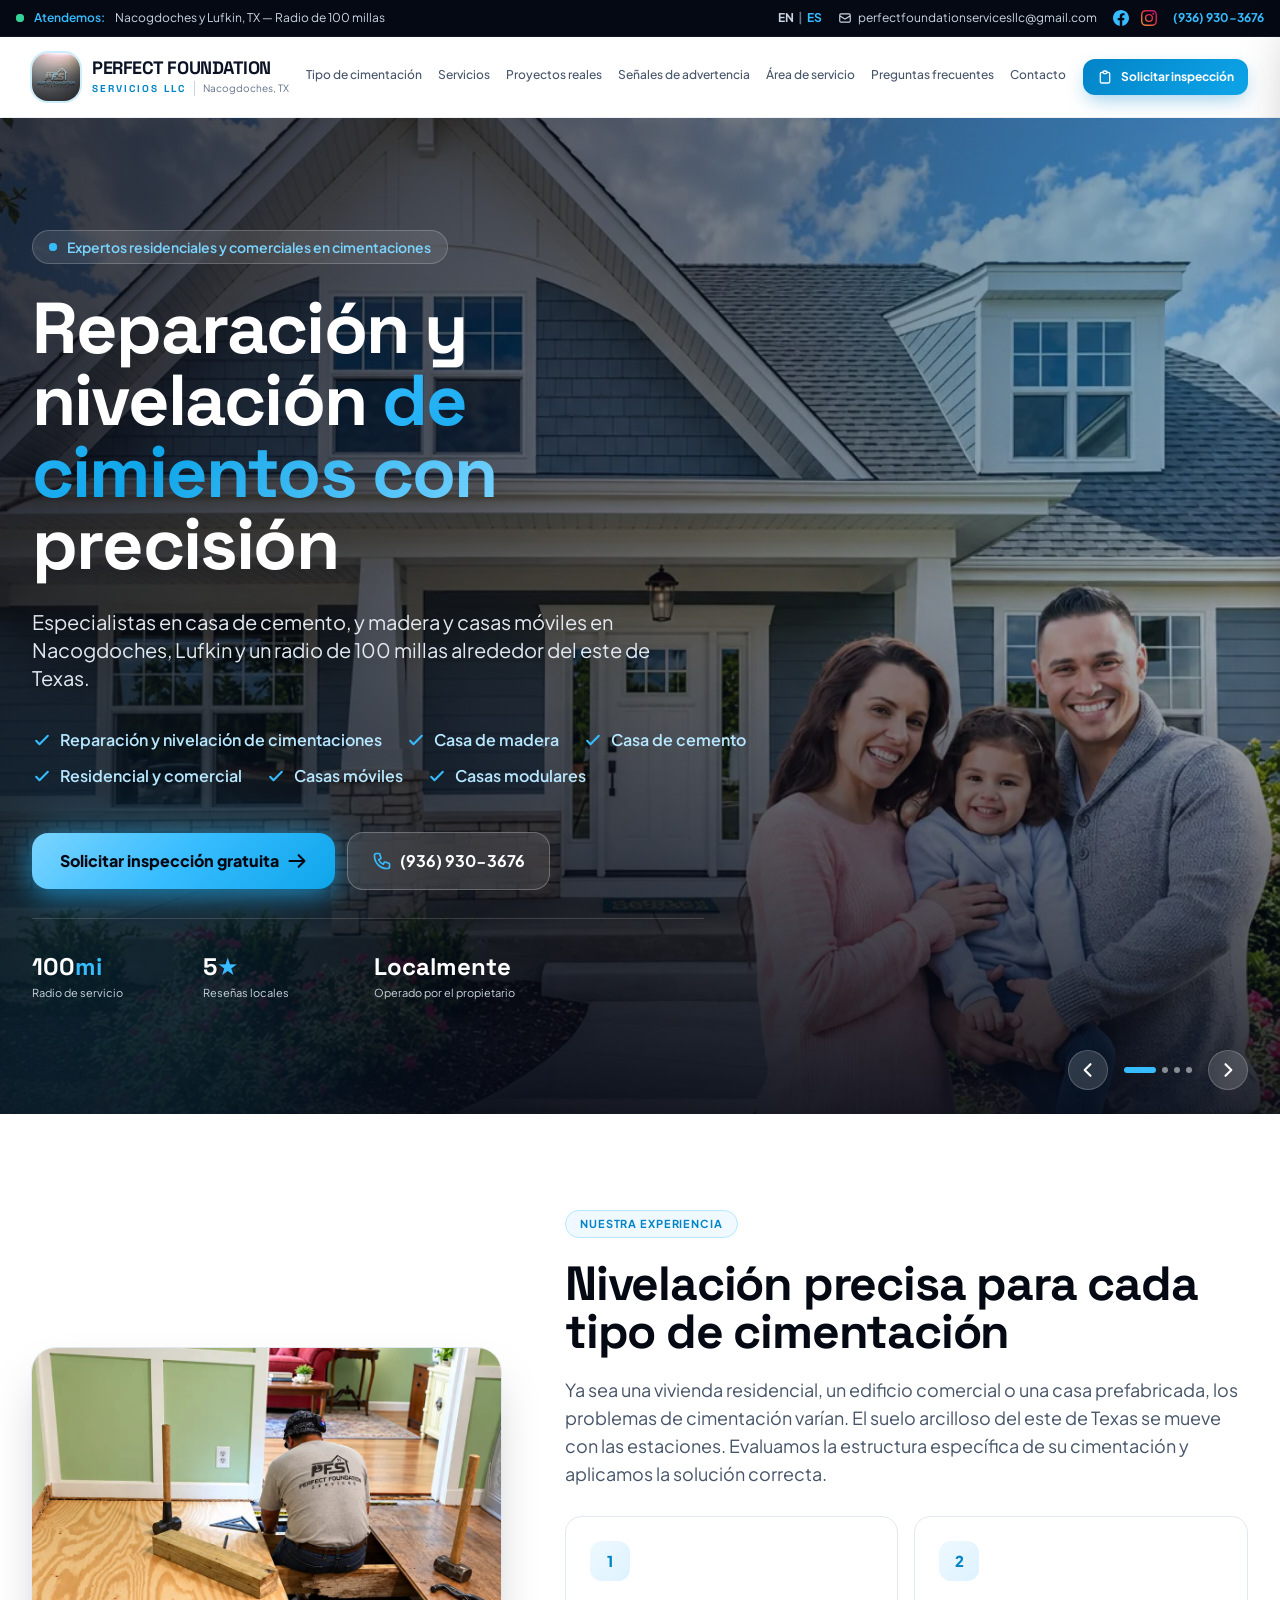
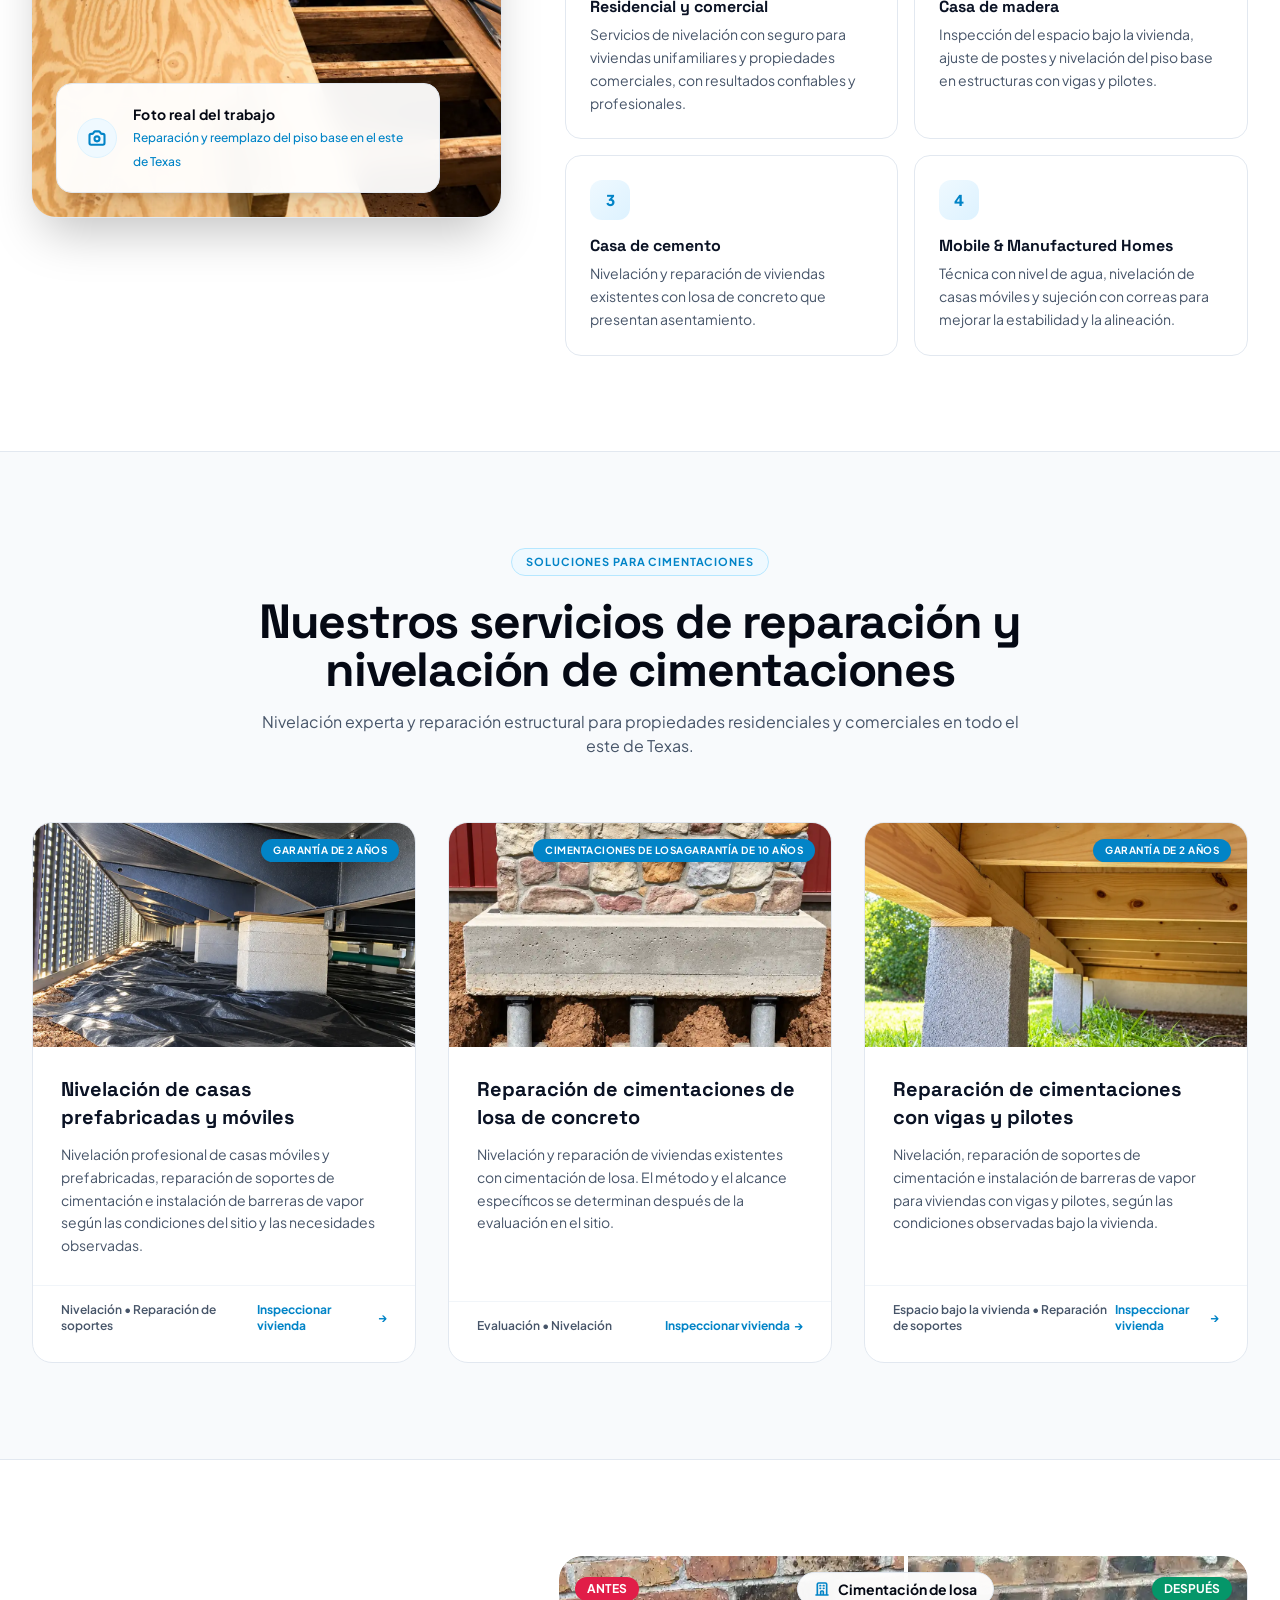
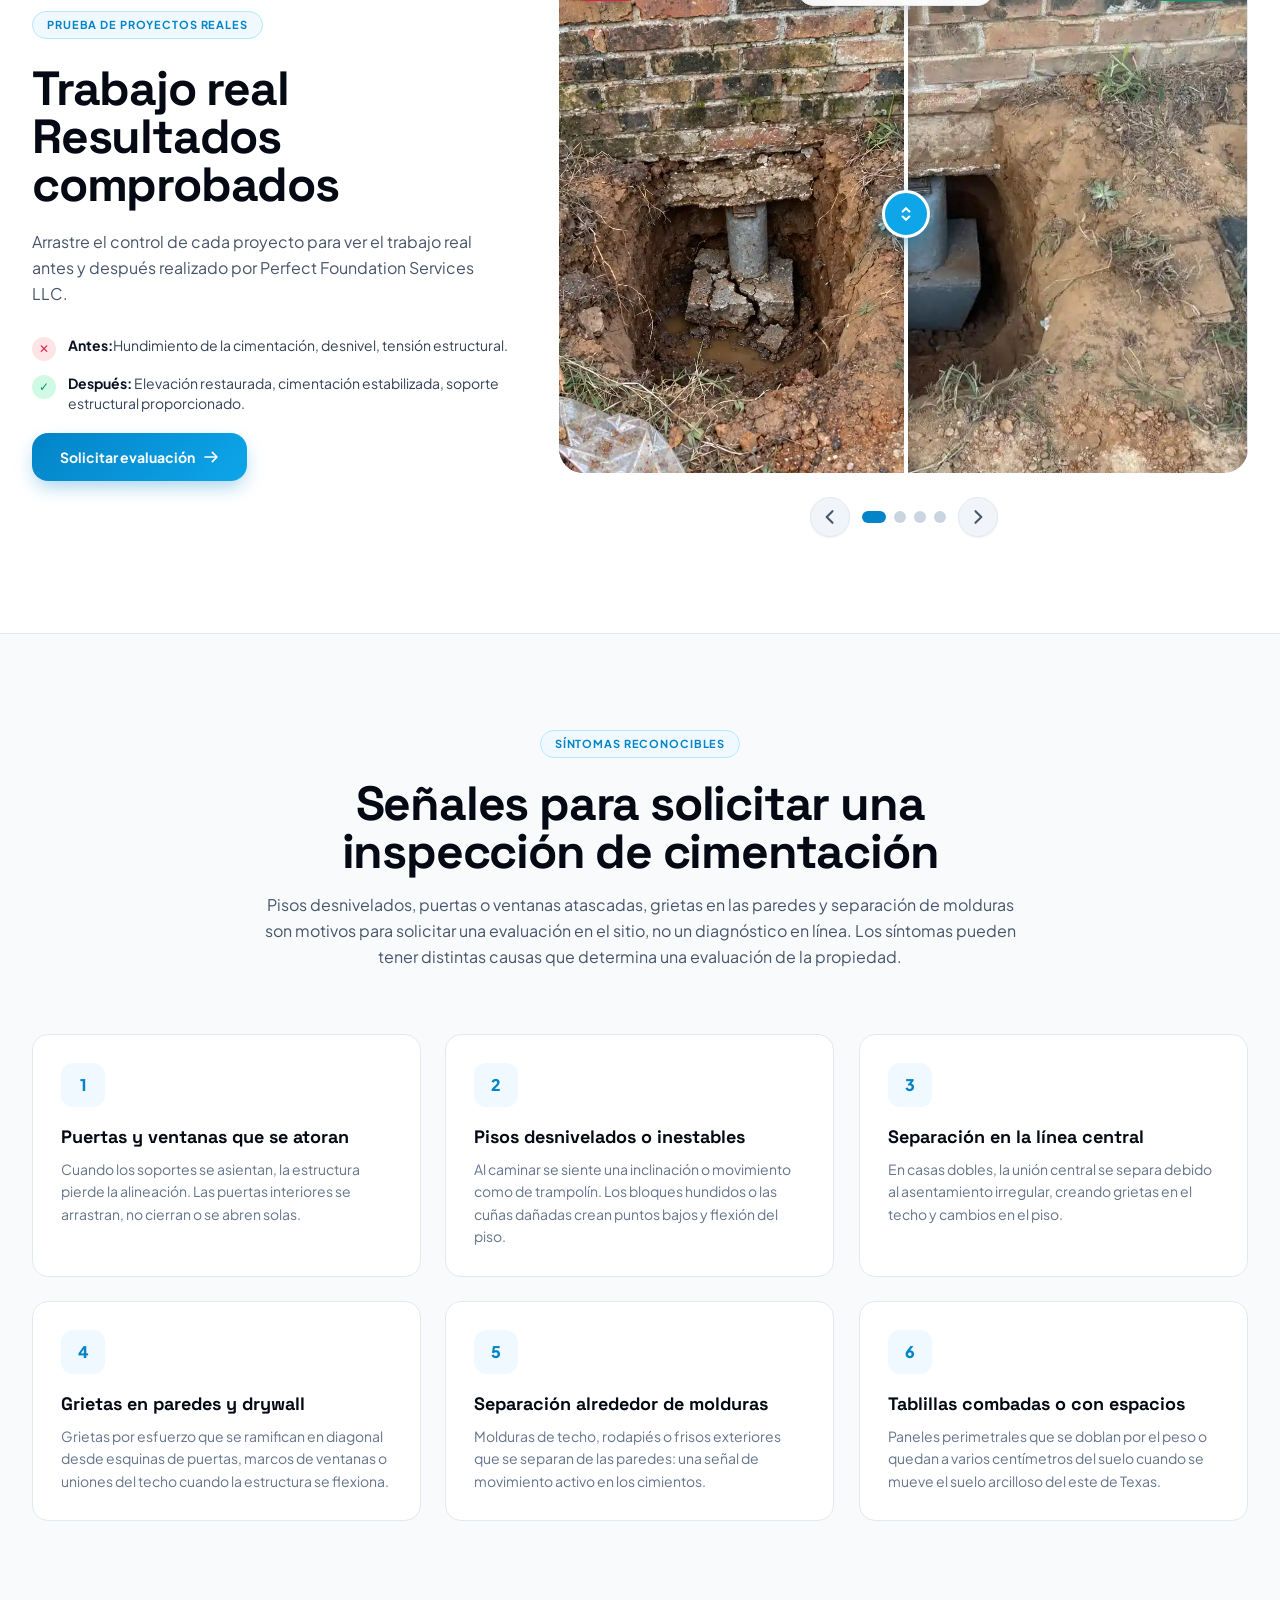
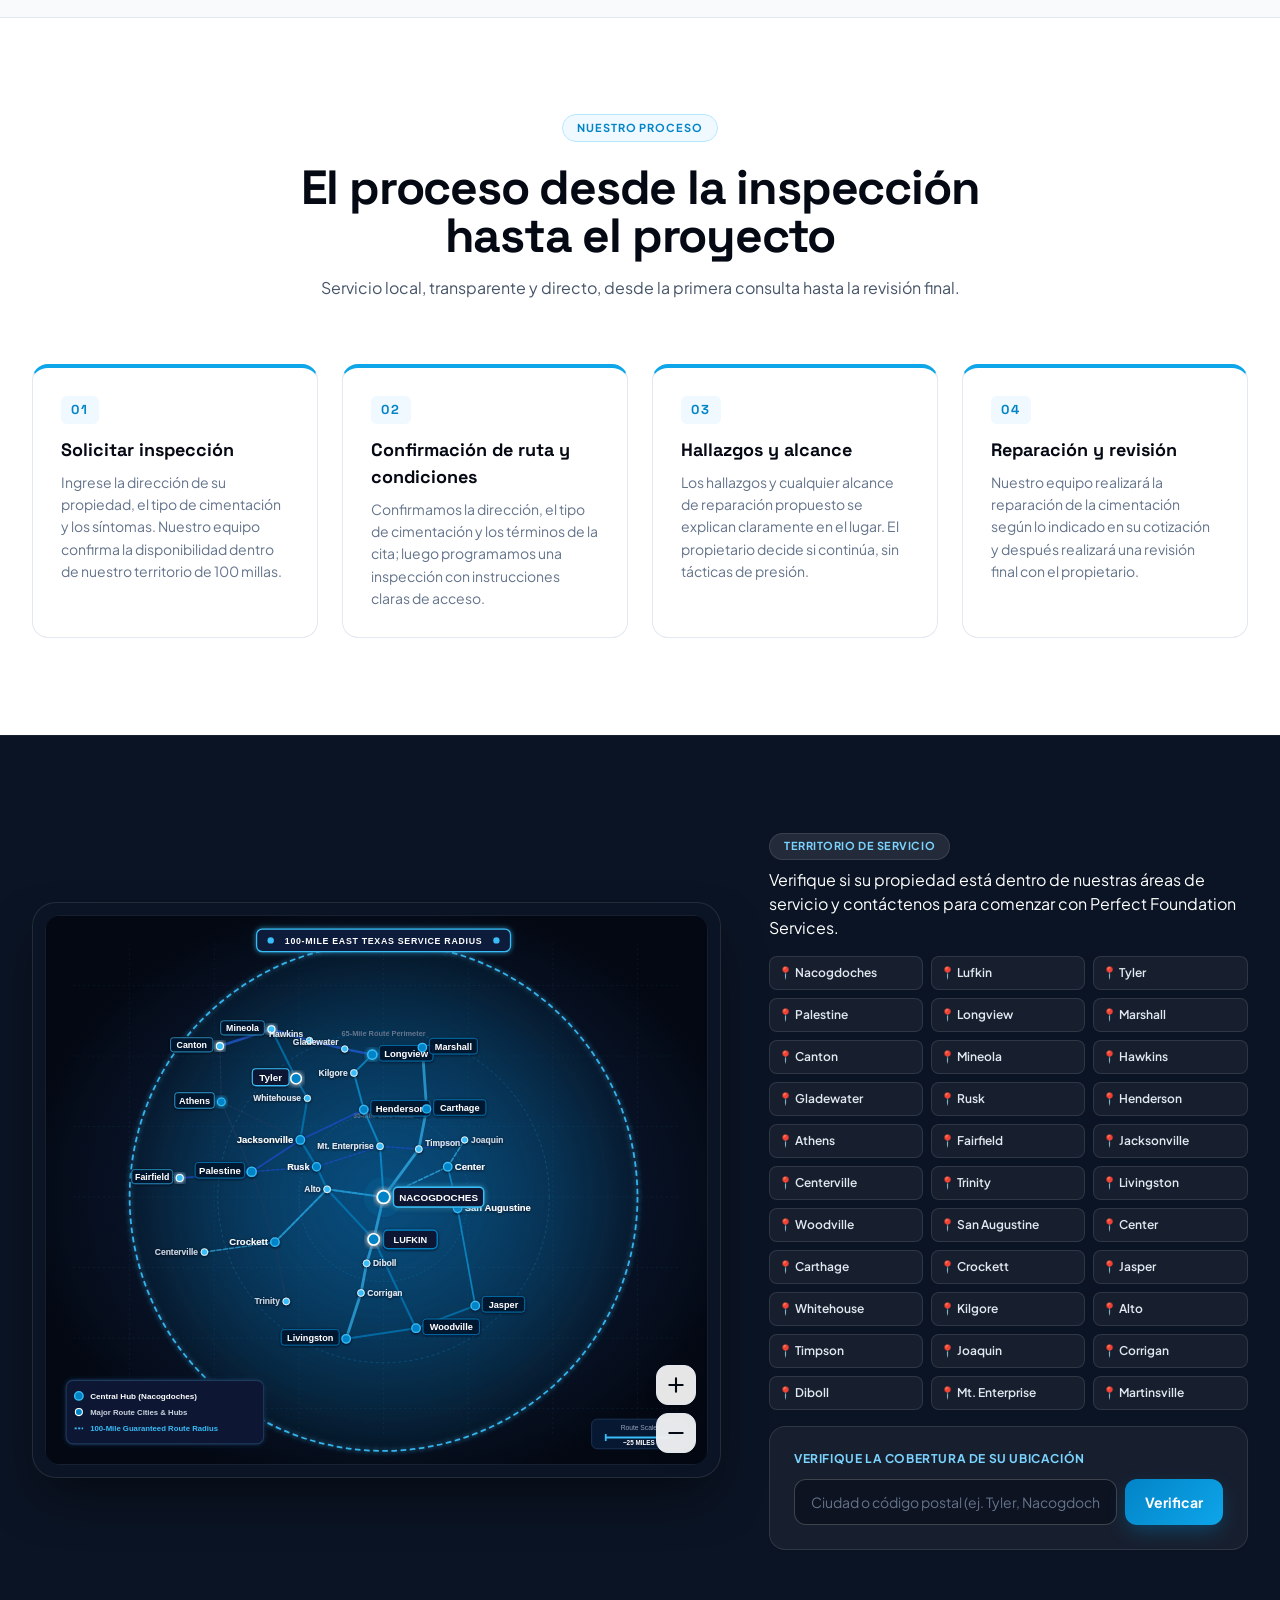
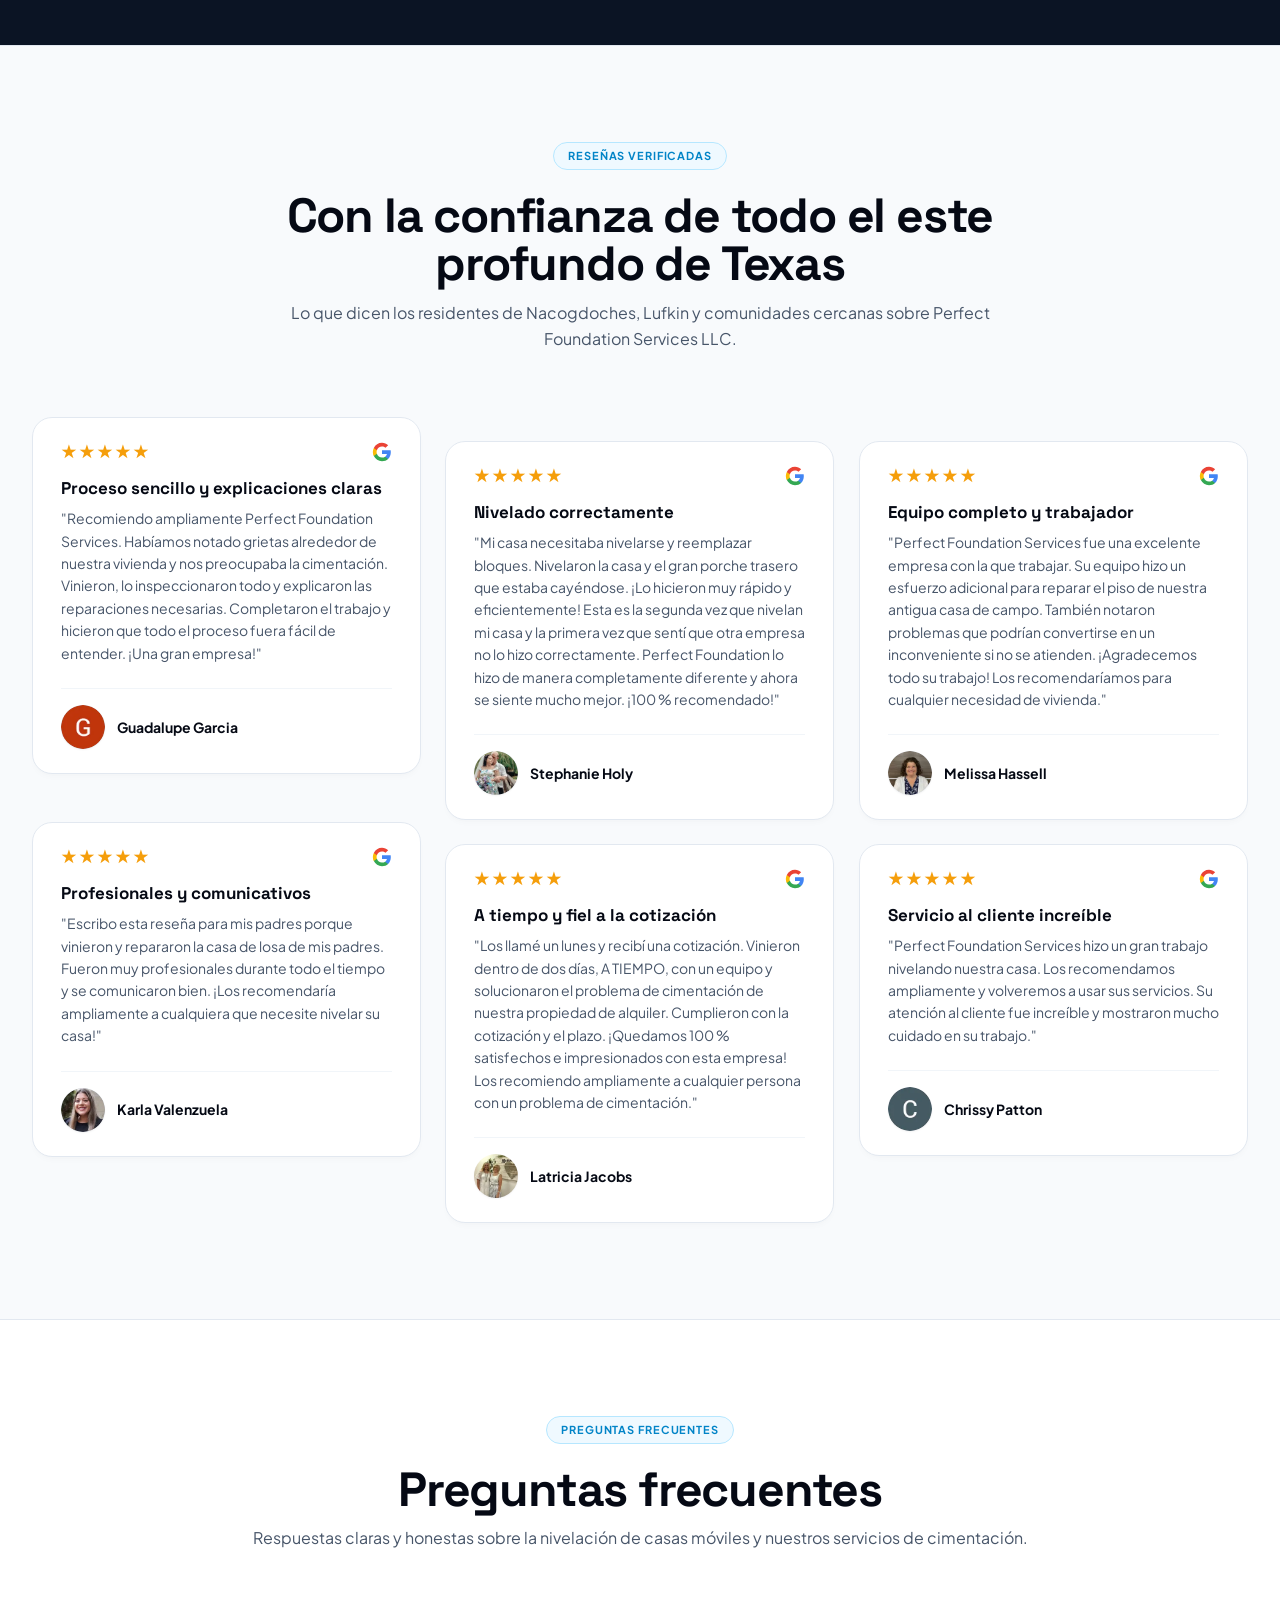
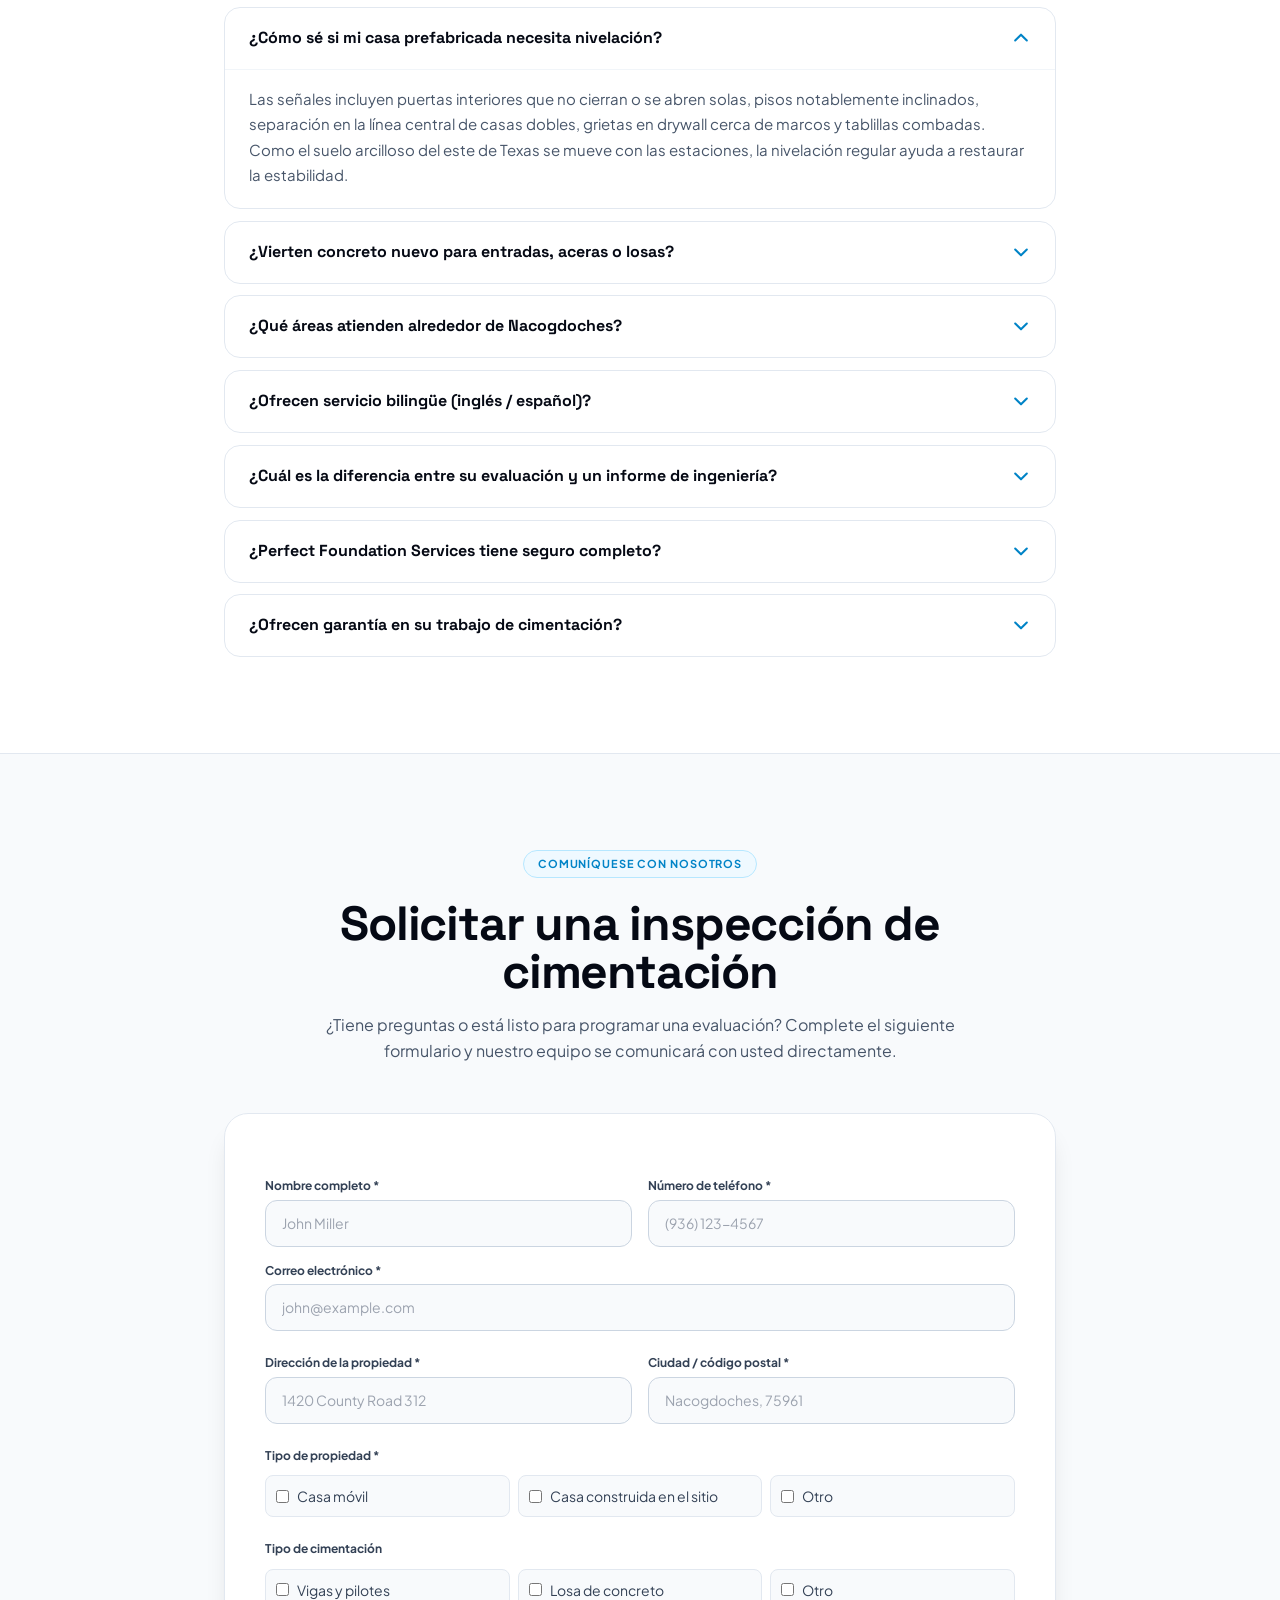
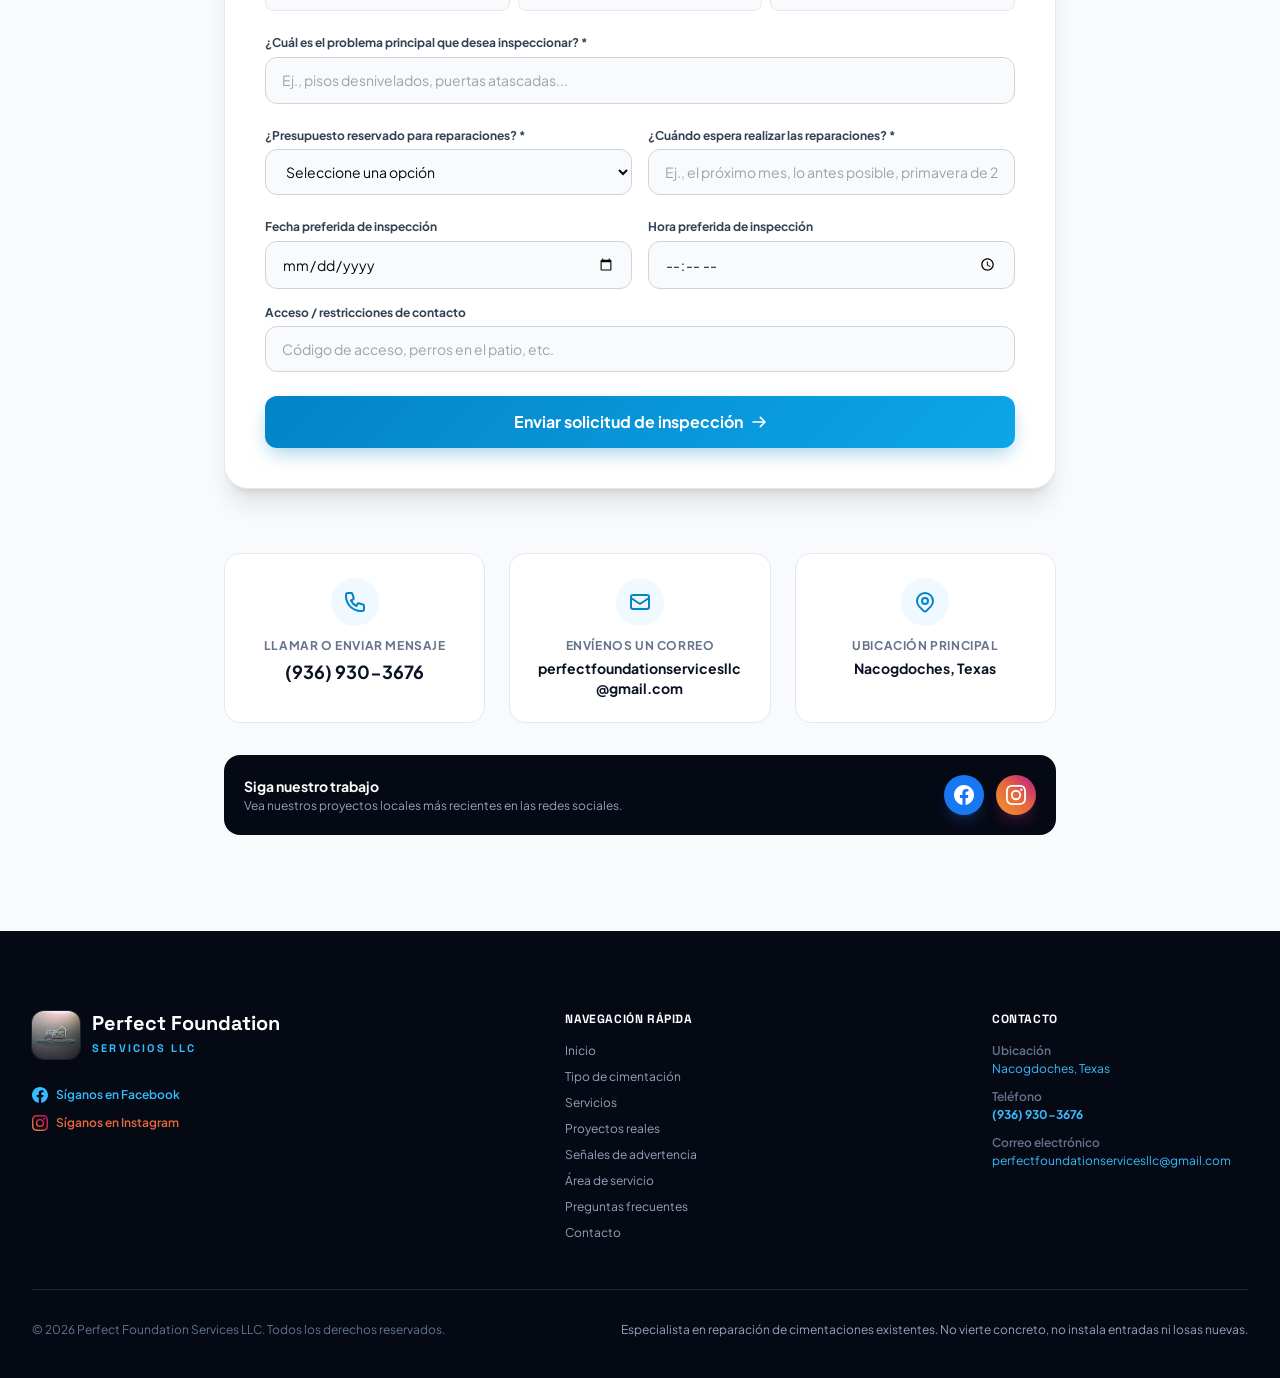
==== index-es.html @ 0b590a90 "project connected with github" ====
<!doctype html>

<html class="scroll-smooth" lang="es">
  <head>
    <meta charset="utf-8" />
    <meta content="width=device-width, initial-scale=1.0" name="viewport" />
    <title>
      Reparación y nivelación de cimentaciones | Vigas y pilotes, losas y casas
      móviles | Este de Texas
    </title>
    <meta
      content="Contratista de confianza para reparación de cimentaciones en Texas. Especialistas en propiedades residenciales y comerciales, vigas y pilotes, cimentaciones de losa y nivelación de casas móviles. Fundada por Brayan Ruiz en Nacogdoches, TX."
      name="description"
    />
    <meta
      content="reparación de cimentaciones Nacogdoches, nivelación de casas móviles Nacogdoches, nivelación de casas prefabricadas Lufkin, reparación de vigas y pilotes este de Texas"
      name="keywords"
    />
    <meta
      content="Brayan Ruiz - Perfect Foundation Services LLC"
      name="author"
    />
    <meta
      content="index, follow, max-image-preview:large, max-snippet:-1, max-video-preview:-1"
      name="robots"
    />
    <meta content="index, follow, max-image-preview:large" name="googlebot" />
    <meta content="index, follow, max-image-preview:large" name="bingbot" />
    <meta content="#0A1224" name="theme-color" />
    <meta content="telephone=yes" name="format-detection" />
    <meta content="es-US" http-equiv="content-language" />
    <link
      href="https://www.perfectfoundationservices.com/index-es.html"
      rel="canonical"
    />
    <link
      href="https://www.perfectfoundationservices.com/"
      hreflang="en"
      rel="alternate"
    />
    <link
      href="https://www.perfectfoundationservices.com/index-es.html"
      hreflang="es"
      rel="alternate"
    />
    <link
      href="https://www.perfectfoundationservices.com/"
      hreflang="x-default"
      rel="alternate"
    />
    <link
      href="https://www.perfectfoundationservices.com/sitemap.xml"
      rel="sitemap"
      type="application/xml"
    />
    <link
      href="https://www.perfectfoundationservices.com/llms-es.txt"
      rel="alternate"
      title="Información legible para LLM"
      type="text/plain"
    />
    <meta content="US-TX" name="geo.region" />
    <meta content="Nacogdoches, Texas" name="geo.placename" />
    <meta content="31.6035;-94.6555" name="geo.position" />
    <meta content="31.6035, -94.6555" name="ICBM" />
    <meta content="website" property="og:type" />
    <meta content="es_US" property="og:locale" />
    <meta content="Perfect Foundation Services LLC" property="og:site_name" />
    <meta
      content="https://www.perfectfoundationservices.com/index-es.html"
      property="og:url"
    />
    <meta
      content="Nivelación de casas móviles y prefabricadas | Perfect Foundation Services"
      property="og:title"
    />
    <meta
      content="Nivelación especializada de casas móviles, estabilización de soportes y alineación de estructuras en Nacogdoches, Lufkin y un radio de 100 millas alrededor del este de Texas."
      property="og:description"
    />
    <meta
      content="https://www.perfectfoundationservices.com/assets/images/pfs-logo.webp"
      property="og:image"
    />
    <meta
      content="Perfect Foundation Services LLC logo"
      property="og:image:alt"
    />
    <meta content="1024" property="og:image:width" />
    <meta content="1024" property="og:image:height" />
    <meta content="summary_large_image" name="twitter:card" />
    <meta
      content="Nivelación de casas móviles y prefabricadas | Perfect Foundation Services"
      name="twitter:title"
    />
    <meta
      content="Nivelación especializada de casas móviles, estabilización de soportes y alineación de estructuras en el este de Texas."
      name="twitter:description"
    />
    <meta
      content="https://www.perfectfoundationservices.com/assets/images/pfs-logo.webp"
      name="twitter:image"
    />
    <link href="assets/images/favicon.svg" rel="icon" type="image/svg+xml" />
    <link href="assets/images/pfs-logo.webp" rel="apple-touch-icon" />
    <script type="application/ld+json">
      {
        "@context": "https://schema.org",
        "@graph": [
          {
            "@type": ["LocalBusiness", "ProfessionalService"],
            "@id": "https://www.perfectfoundationservices.com/#business",
            "name": "Perfect Foundation Services LLC",
            "url": "https://www.perfectfoundationservices.com/",
            "logo": "https://www.perfectfoundationservices.com/assets/images/pfs-logo.webp",
            "image": "https://www.perfectfoundationservices.com/assets/images/pfs-logo.webp",
            "telephone": "+1-936-930-3676",
            "email": "perfectfoundationservicesllc@gmail.com",
            "description": "Contratista de reparación y nivelación de cimentaciones que atiende a Nacogdoches y comunidades cercanas del este de Texas.",
            "founder": {
              "@type": "Person",
              "name": "Brayan Ruiz"
            },
            "address": {
              "@type": "PostalAddress",
              "addressLocality": "Nacogdoches",
              "addressRegion": "TX",
              "addressCountry": "US"
            },
            "areaServed": [
              "Nacogdoches, TX",
              "Lufkin, TX",
              "Henderson, TX",
              "Center, TX",
              "San Augustine, TX",
              "Diboll, TX",
              "Alto, TX",
              "Rusk, TX",
              "Jacksonville, TX",
              "Crockett, TX"
            ],
            "serviceType": [
              "Manufactured home releveling",
              "Mobile home releveling",
              "Pier and beam repair",
              "Concrete slab foundation repair",
              "Subfloor repair",
              "Foundation stabilization"
            ],
            "sameAs": [
              "https://www.facebook.com/perfectfoundationservicesllc/",
              "https://www.instagram.com/perfect_foundation_svcs"
            ]
          },
          {
            "@type": "WebSite",
            "@id": "https://www.perfectfoundationservices.com/#website",
            "url": "https://www.perfectfoundationservices.com/",
            "name": "Perfect Foundation Services LLC",
            "inLanguage": "es-US",
            "publisher": {
              "@id": "https://www.perfectfoundationservices.com/#business"
            }
          },
          {
            "@type": "FAQPage",
            "@id": "https://www.perfectfoundationservices.com/#faq",
            "mainEntity": [
              {
                "@type": "Question",
                "name": "¿Cómo sé si mi casa prefabricada necesita nivelación?",
                "acceptedAnswer": {
                  "@type": "Answer",
                  "text": "Las señales incluyen puertas que no cierran o se abren solas, pisos notablemente inclinados, separación en la línea central de casas dobles, grietas en drywall cerca de marcos y tablillas combadas."
                }
              },
              {
                "@type": "Question",
                "name": "¿Vierten concreto nuevo para entradas, aceras o losas?",
                "acceptedAnswer": {
                  "@type": "Answer",
                  "text": "No. Perfect Foundation Services se especializa exclusivamente en la reparación y nivelación de cimentaciones existentes. No vierte concreto, no instala entradas ni losas nuevas."
                }
              },
              {
                "@type": "Question",
                "name": "¿Qué áreas atienden alrededor de Nacogdoches?",
                "acceptedAnswer": {
                  "@type": "Answer",
                  "text": "Nuestro territorio establecido cubre aproximadamente 100 millas alrededor de Nacogdoches, Texas, incluyendo Nacogdoches, Lufkin, Henderson, Center, San Augustine, Diboll, Alto, Rusk, Jacksonville, Crockett y propiedades rurales."
                }
              },
              {
                "@type": "Question",
                "name": "¿Ofrecen servicio bilingüe en inglés y español?",
                "acceptedAnswer": {
                  "@type": "Answer",
                  "text": "Sí. Perfect Foundation Services ofrece comunicación directa en inglés y español por teléfono y en el sitio."
                }
              },
              {
                "@type": "Question",
                "name": "¿Perfect Foundation Services tiene seguro completo?",
                "acceptedAnswer": {
                  "@type": "Answer",
                  "text": "Sí. Perfect Foundation Services LLC tiene seguro completo."
                }
              },
              {
                "@type": "Question",
                "name": "¿Ofrecen garantía en el trabajo de cimentación?",
                "acceptedAnswer": {
                  "@type": "Answer",
                  "text": "Sí. El trabajo con vigas y pilotes y la nivelación de casas móviles incluyen una garantía de 2 años. El trabajo en losas de concreto incluye una garantía de 10 años."
                }
              }
            ]
          }
        ]
      }
    </script>
    <link href="tailwind.min.css" rel="stylesheet" />
    <link href="https://fonts.googleapis.com" rel="preconnect" />
    <link crossorigin="" href="https://fonts.gstatic.com" rel="preconnect" />
    <link
      href="https://fonts.googleapis.com/css2?family=Plus+Jakarta+Sans:wght@300;400;500;600;700;800&amp;family=Space+Grotesk:wght@500;600;700;800&amp;display=swap"
      rel="stylesheet"
    />
    <link href="styles.css" rel="stylesheet" />
  </head>
  <body
    class="bg-white text-slate-800 antialiased selection:bg-brand-500 selection:text-white"
  >
    <!-- Top Bar -->
    <div
      class="bg-ink-950 text-slate-300 text-xs py-2.5 px-4 border-b border-white/5"
    >
      <div
        id="top-bar-inner"
        class="max-w-7xl mx-auto flex flex-wrap items-center justify-between gap-3"
      >
        <div class="flex items-center gap-2.5">
          <span class="relative flex w-2 h-2">
            <span
              class="absolute inline-flex w-full h-full rounded-full bg-emerald-400 opacity-75 animate-ping"
            ></span>
            <span
              class="relative inline-flex w-2 h-2 rounded-full bg-emerald-400"
            ></span>
          </span>
          <span class="font-semibold text-brand-400">Atendemos:</span>
          <span class="hidden sm:inline"
            >Nacogdoches y Lufkin, TX — Radio de 100 millas</span
          >
          <span class="sm:hidden">Nacogdoches y Lufkin</span>
        </div>
        <div class="flex items-center gap-4">
          <div
            aria-label="Selección de idioma"
            class="flex items-center gap-1 text-xs font-bold"
          >
            <a
              class="text-slate-300 hover:text-white transition-colors"
              href="index.html"
              lang="en"
              >EN</a
            >
            <span class="text-slate-500">|</span>
            <a
              aria-current="page"
              class="text-brand-400 hover:text-white transition-colors"
              href="index-es.html"
              lang="es"
              >ES</a
            >
          </div>
          <a
            class="hidden md:inline-flex items-center gap-1.5 text-slate-300 hover:text-white transition-colors"
            href="mailto:perfectfoundationservicesllc@gmail.com"
          >
            <svg
              class="w-3.5 h-3.5"
              fill="none"
              stroke="currentColor"
              viewbox="0 0 24 24"
            >
              <path
                d="M3 8l7.89 5.26a2 2 0 002.22 0L21 8M5 19h14a2 2 0 002-2V7a2 2 0 00-2-2H5a2 2 0 00-2 2v10a2 2 0 002 2z"
                stroke-linecap="round"
                stroke-linejoin="round"
                stroke-width="2"
              ></path>
            </svg>
            perfectfoundationservicesllc@gmail.com
          </a>
          <!-- Social Icons -->
          <div class="flex items-center gap-3">
            <!-- Facebook -->
            <a
              aria-label="Facebook"
              class="text-brand-400 hover:text-white transition-colors"
              href="https://www.facebook.com/perfectfoundationservicesllc/"
              rel="noopener noreferrer"
              target="_blank"
            >
              <svg
                class="w-4 h-4 fill-current duration-300"
                viewbox="0 0 24 24"
              >
                <path
                  d="M24 12.073c0-6.627-5.373-12-12-12s-12 5.373-12 12c0 5.99 4.388 10.954 10.125 11.854v-8.385H7.078v-3.47h3.047V9.43c0-3.007 1.792-4.669 4.533-4.669 1.312 0 2.686.235 2.686.235v2.953H15.83c-1.491 0-1.956.925-1.956 1.874v2.25h3.328l-.532 3.47h-2.796v8.385C19.612 23.027 24 18.062 24 12.073z"
                ></path>
              </svg>
            </a>
            <!-- Instagram (Gradient default, white on hover) -->
            <a
              aria-label="Instagram"
              class="transition-transform hover:scale-110"
              href="https://www.instagram.com/perfect_foundation_svcs"
              rel="noopener noreferrer"
              target="_blank"
            >
              <svg
                class="w-4 h-4 fill-[url(#instaGradient)] hover:fill-white transition-colors duration-300"
                viewbox="0 0 24 24"
              >
                <defs>
                  <lineargradient
                    id="instaGradient"
                    x1="0%"
                    x2="100%"
                    y1="100%"
                    y2="0%"
                  >
                    <stop offset="0%" stop-color="#f09433"></stop>
                    <stop offset="30%" stop-color="#e6683c"></stop>
                    <stop offset="60%" stop-color="#dc2743"></stop>
                    <stop offset="100%" stop-color="#bc1888"></stop>
                  </lineargradient>
                </defs>
                <path
                  d="M12 2.163c3.204 0 3.584.012 4.85.07 3.252.148 4.771 1.691 4.919 4.919.058 1.265.069 1.645.069 4.849 0 3.205-.012 3.584-.069 4.849-.149 3.225-1.664 4.771-4.919 4.919-1.266.058-1.644.07-4.85.07-3.204 0-3.584-.012-4.849-.07-3.26-.149-4.771-1.699-4.919-4.92-.058-1.265-.07-1.644-.07-4.849 0-3.204.013-3.583.07-4.849.149-3.227 1.664-4.771 4.919-4.919 1.266-.057 1.645-.069 4.849-.069zM12 0C8.741 0 8.333.014 7.053.072 2.695.272.273 2.69.073 7.052.014 8.333 0 8.741 0 12c0 3.259.014 3.668.072 4.948.2 4.358 2.618 6.78 6.98 6.98C8.333 23.986 8.741 24 12 24c3.259 0 3.668-.014 4.948-.072 4.354-.2 6.782-2.618 6.979-6.98.059-1.28.073-1.689.073-4.948 0-3.259-.014-3.667-.072-4.947-.196-4.354-2.617-6.78-6.979-6.98C15.668.014 15.259 0 12 0zm0 5.838a6.162 6.162 0 100 12.324 6.162 6.162 0 000-12.324zM12 16a4 4 0 110-8 4 4 0 010 8zm6.406-11.845a1.44 1.44 0 100 2.881 1.44 1.44 0 000-2.881z"
                ></path>
              </svg>
            </a>
          </div>
          <a
            class="font-bold text-brand-400 hover:text-white transition-colors"
            href="tel:9369303676"
            >(936) 930-3676</a
          >
        </div>
      </div>
    </div>
    <!-- Header -->
    <header
      class="sticky top-0 z-40 bg-white/90 backdrop-blur-xl border-b border-slate-200/60 transition-all duration-300"
      id="main-header"
    >
      <div class="max-w-7xl mx-auto px-4 sm:px-6 lg:px-8">
        <div class="flex items-center justify-between h-20">
          <a class="flex items-center gap-3 group" href="#hero">
            <div
              class="relative w-12 h-12 rounded-2xl overflow-hidden ring-2 ring-brand-500/20 group-hover:ring-brand-500/50 transition-all"
            >
              <img
                alt="Logotipo de Perfect Foundation Services"
                class="w-full h-full object-cover"
                height="48"
                src="assets/images/pfs-logo.webp"
                width="48"
              />
            </div>
            <div>
              <span
                class="font-display font-extrabold text-lg tracking-tight text-ink-900 block leading-none"
                >PERFECT FOUNDATION</span
              >
              <div class="flex items-center gap-2 mt-1">
                <span
                  class="text-[10px] font-display font-bold tracking-[0.2em] uppercase text-brand-600"
                  >Servicios LLC</span
                >
                <span
                  class="text-[10px] text-slate-500 border-l border-slate-300 pl-2"
                  >Nacogdoches, TX</span
                >
              </div>
            </div>
          </a>
          <nav
            class="hidden lg:flex items-center gap-7 font-medium text-sm text-slate-600"
          >
            <a
              class="nav-link hover:text-brand-600 transition-colors"
              href="#manufactured-homes"
              >Tipo de cimentación</a
            >
            <a
              class="nav-link hover:text-brand-600 transition-colors"
              href="#services"
              >Servicios</a
            >
            <a
              class="nav-link hover:text-brand-600 transition-colors"
              href="#projects"
              >Proyectos reales</a
            >
            <a
              class="nav-link hover:text-brand-600 transition-colors"
              href="#symptoms"
              >Señales de advertencia</a
            >
            <a
              class="nav-link hover:text-brand-600 transition-colors"
              href="#service-area"
              >Área de servicio</a
            >
            <a
              class="nav-link hover:text-brand-600 transition-colors"
              href="#faq"
              >Preguntas frecuentes</a
            >
            <!-- Contact added to nav -->
            <a
              class="nav-link hover:text-brand-600 transition-colors"
              href="#contact"
              >Contacto</a
            >
          </nav>
          <div class="hidden sm:flex items-center gap-2.5">
            <a
              class="btn-primary px-5 py-2.5 rounded-xl font-bold text-xs inline-flex items-center gap-2"
              href="#contact"
            >
              <svg
                class="w-4 h-4"
                fill="none"
                stroke="currentColor"
                viewbox="0 0 24 24"
              >
                <path
                  d="M9 5H7a2 2 0 00-2 2v12a2 2 0 002 2h10a2 2 0 002-2V7a2 2 0 00-2-2h-2M9 5a2 2 0 002 2h2a2 2 0 002-2M9 5a2 2 0 012-2h2a2 2 0 012 2"
                  stroke-linecap="round"
                  stroke-linejoin="round"
                  stroke-width="2"
                ></path></svg
              >Solicitar inspección</a
            >
          </div>
          <button
            aria-label="Abrir menú"
            class="lg:hidden p-2.5 rounded-xl bg-slate-100 text-slate-700 hover:bg-slate-200"
            id="mobile-menu-btn"
            type="button"
          >
            <svg
              class="w-6 h-6"
              fill="none"
              stroke="currentColor"
              viewbox="0 0 24 24"
            >
              <path
                d="M4 6h16M4 12h16M4 18h16"
                stroke-linecap="round"
                stroke-linejoin="round"
                stroke-width="2"
              ></path>
            </svg>
          </button>
        </div>
      </div>
    </header>
    <!-- Mobile Menu -->
    <div
      class="fixed inset-0 bg-ink-950/70 backdrop-blur-sm z-50 hidden"
      id="mobile-menu-overlay"
    ></div>
    <div
      class="fixed top-0 right-0 w-80 max-w-[85vw] h-full bg-white z-50 translate-x-full transition-transform duration-300 ease-in-out p-6 flex flex-col shadow-2xl"
      id="mobile-menu-drawer"
    >
      <div
        class="flex items-center justify-between pb-5 border-b border-slate-200"
      >
        <div class="flex items-center gap-2.5">
          <img
            alt="Logo"
            class="w-9 h-9 rounded-lg object-cover"
            src="assets/images/pfs-logo.webp"
          />
          <span class="font-display font-bold text-ink-900 text-base"
            >Perfect Foundation</span
          >
        </div>
        <button
          aria-label="Cerrar"
          class="p-2 text-slate-400 hover:text-slate-700"
          id="mobile-menu-close"
        >
          <svg
            class="w-6 h-6"
            fill="none"
            stroke="currentColor"
            viewbox="0 0 24 24"
          >
            <path
              d="M6 18L18 6M6 6l12 12"
              stroke-linecap="round"
              stroke-linejoin="round"
              stroke-width="2"
            ></path>
          </svg>
        </button>
      </div>
      <nav class="mt-6 flex flex-col gap-1 font-medium text-slate-700">
        <a
          class="mobile-nav-link px-3 py-3 rounded-lg hover:bg-brand-50 hover:text-brand-700 transition-colors"
          href="#manufactured-homes"
          >Tipo de cimentación</a
        >
        <a
          class="mobile-nav-link px-3 py-3 rounded-lg hover:bg-brand-50 hover:text-brand-700 transition-colors"
          href="#services"
          >Servicios</a
        >
        <a
          class="mobile-nav-link px-3 py-3 rounded-lg hover:bg-brand-50 hover:text-brand-700 transition-colors"
          href="#projects"
          >Proyectos reales</a
        >
        <a
          class="mobile-nav-link px-3 py-3 rounded-lg hover:bg-brand-50 hover:text-brand-700 transition-colors"
          href="#symptoms"
          >Señales de advertencia</a
        >
        <a
          class="mobile-nav-link px-3 py-3 rounded-lg hover:bg-brand-50 hover:text-brand-700 transition-colors"
          href="#service-area"
          >Área de servicio</a
        >
        <a
          class="mobile-nav-link px-3 py-3 rounded-lg hover:bg-brand-50 hover:text-brand-700 transition-colors"
          href="#faq"
          >Preguntas frecuentes</a
        >
        <a
          class="mobile-nav-link px-3 py-3 rounded-lg hover:bg-brand-50 hover:text-brand-700 transition-colors"
          href="#contact"
          >Contacto</a
        >
      </nav>
      <div class="mt-auto pt-6 border-t border-slate-200 space-y-3">
        <a
          class="mobile-nav-link btn-primary w-full py-3 rounded-xl text-center font-bold text-white block"
          href="#contact"
          >Solicitar inspección</a
        >
        <a
          class="block text-center text-sm font-bold text-ink-900"
          href="tel:9369303676"
          >(936) 930-3676</a
        >
        <a
          class="block text-center text-xs text-slate-500 hover:text-brand-600 break-all"
          href="mailto:perfectfoundationservicesllc@gmail.com"
          >perfectfoundationservicesllc@gmail.com</a
        >
      </div>
    </div>
    <main>
      <!-- HERO — Full-width background image with overlaid content -->
      <section
        class="relative min-h-[85vh] lg:min-h-[90vh] flex items-center overflow-hidden bg-ink-950"
        id="hero"
      >
        <!-- Background carousel (full width) -->
        <div class="absolute inset-0">
          <!-- Slide 1 (New) -->
          <div class="hero-slide active absolute inset-0">
            <img
              alt="Nivelación de cimentaciones"
              class="w-full h-full object-cover"
              src="assets/images/hero.webp"
            />
          </div>
          <!-- Slide 2 -->
          <div class="hero-slide absolute inset-0">
            <img
              alt="Nivelación de cimentaciones"
              class="w-full h-full object-cover"
              src="assets/images/Hero-1.webp"
            />
          </div>
          <!-- Slide 3 -->
          <div class="hero-slide absolute inset-0">
            <img
              alt="Restauración estructural debajo de la vivienda"
              class="w-full h-full object-cover"
              src="assets/images/Hero-2.webp"
            />
          </div>
          <!-- Slide 4 -->
          <div class="hero-slide absolute inset-0">
            <img
              alt="Línea central y realineación de soportes"
              class="w-full h-full object-cover"
              src="assets/images/Hero-3.webp"
            />
          </div>
          <!-- Dark overlay for legibility (Softened to let image show) -->
          <div
            class="absolute inset-0 bg-gradient-to-r from-ink-950/80 via-ink-950/55 to-ink-950/20"
          ></div>
          <div
            class="absolute inset-0 bg-gradient-to-t from-ink-950/85 via-transparent to-ink-950/10"
          ></div>
        </div>
        <!-- Ambient glow -->
        <div
          class="absolute -top-40 -right-40 w-[600px] h-[600px] bg-brand-500/20 rounded-full blur-[120px] pointer-events-none"
        ></div>
        <div
          class="absolute -bottom-40 -left-40 w-[500px] h-[500px] bg-cyan-400/10 rounded-full blur-[120px] pointer-events-none"
        ></div>
        <!-- Content -->
        <div
          class="relative max-w-7xl mx-auto px-4 sm:px-6 lg:px-8 w-full py-20 lg:py-28 text-white"
        >
          <div class="max-w-3xl space-y-7">
            <div
              class="inline-flex items-center gap-2.5 px-4 py-1.5 rounded-full bg-white/10 border border-white/20 backdrop-blur-md text-xs sm:text-sm font-semibold text-brand-300"
            >
              <span class="relative flex w-2 h-2">
                <span
                  class="absolute inline-flex w-full h-full rounded-full bg-brand-400 opacity-75 animate-ping"
                ></span>
                <span
                  class="relative inline-flex w-2 h-2 rounded-full bg-brand-400"
                ></span> </span
              >Expertos residenciales y comerciales en cimentaciones
            </div>
            <h1
              class="font-display text-4xl sm:text-5xl lg:text-6xl xl:text-7xl font-extrabold tracking-tight leading-[1.05] drop-shadow-2xl"
            >
              Reparación y nivelación<span class="gradient-text">
                de cimientos con</span
              >
              precisión

              <!-- Reparación y nivelación de cimientos con precisión -->
            </h1>
            <p
              class="text-slate-200 text-base sm:text-lg lg:text-xl leading-relaxed max-w-2xl drop-shadow-lg"
            >
              Especialistas en casa de cemento, y madera y casas móviles en
              Nacogdoches, Lufkin y un radio de 100 millas alrededor del este de
              Texas.
            </p>
            <!-- Services List -->
            <div
              class="flex flex-wrap items-center gap-x-6 gap-y-3 pt-2 text-sm sm:text-base font-semibold text-brand-200"
            >
              <span class="flex items-center gap-2"
                ><svg
                  class="w-5 h-5 text-brand-400"
                  fill="none"
                  stroke="currentColor"
                  viewbox="0 0 24 24"
                >
                  <path
                    d="M5 13l4 4L19 7"
                    stroke-linecap="round"
                    stroke-linejoin="round"
                    stroke-width="2.5"
                  ></path></svg
                >Reparación y nivelación de cimentaciones</span
              >
              <span class="flex items-center gap-2"
                ><svg
                  class="w-5 h-5 text-brand-400"
                  fill="none"
                  stroke="currentColor"
                  viewbox="0 0 24 24"
                >
                  <path
                    d="M5 13l4 4L19 7"
                    stroke-linecap="round"
                    stroke-linejoin="round"
                    stroke-width="2.5"
                  ></path></svg
                >Casa de madera</span
              >
              <span class="flex items-center gap-2"
                ><svg
                  class="w-5 h-5 text-brand-400"
                  fill="none"
                  stroke="currentColor"
                  viewbox="0 0 24 24"
                >
                  <path
                    d="M5 13l4 4L19 7"
                    stroke-linecap="round"
                    stroke-linejoin="round"
                    stroke-width="2.5"
                  ></path></svg
                >Casa de cemento</span
              >
              <span class="flex items-center gap-2"
                ><svg
                  class="w-5 h-5 text-brand-400"
                  fill="none"
                  stroke="currentColor"
                  viewbox="0 0 24 24"
                >
                  <path
                    d="M5 13l4 4L19 7"
                    stroke-linecap="round"
                    stroke-linejoin="round"
                    stroke-width="2.5"
                  ></path></svg
                >Residencial y comercial</span
              >
              <span class="flex items-center gap-2"
                ><svg
                  class="w-5 h-5 text-brand-400"
                  fill="none"
                  stroke="currentColor"
                  viewbox="0 0 24 24"
                >
                  <path
                    d="M5 13l4 4L19 7"
                    stroke-linecap="round"
                    stroke-linejoin="round"
                    stroke-width="2.5"
                  ></path></svg
                >Casas móviles</span
              >
              <span class="flex items-center gap-2"
                ><svg
                  class="w-5 h-5 text-brand-400"
                  fill="none"
                  stroke="currentColor"
                  viewbox="0 0 24 24"
                >
                  <path
                    d="M5 13l4 4L19 7"
                    stroke-linecap="round"
                    stroke-linejoin="round"
                    stroke-width="2.5"
                  ></path></svg
                >Casas modulares</span
              >
            </div>
            <div
              class="flex flex-col sm:flex-row items-stretch sm:items-center gap-3 pt-4"
            >
              <a
                class="btn-glow text-ink-950 font-extrabold text-base px-7 py-4 rounded-2xl inline-flex items-center justify-center gap-2"
                href="#contact"
                >Solicitar inspección gratuita<svg
                  class="w-5 h-5"
                  fill="none"
                  stroke="currentColor"
                  viewbox="0 0 24 24"
                >
                  <path
                    d="M14 5l7 7m0 0l-7 7m7-7H3"
                    stroke-linecap="round"
                    stroke-linejoin="round"
                    stroke-width="2.5"
                  ></path>
                </svg>
              </a>
              <a
                class="border border-white/25 bg-white/10 hover:bg-white/20 text-white font-bold text-base px-6 py-4 rounded-2xl inline-flex items-center justify-center gap-2 transition-colors backdrop-blur-md"
                href="tel:9369303676"
              >
                <svg
                  class="w-5 h-5 text-brand-400"
                  fill="none"
                  stroke="currentColor"
                  viewbox="0 0 24 24"
                >
                  <path
                    d="M3 5a2 2 0 012-2h3.28a1 1 0 01.948.684l1.498 4.493a1 1 0 01-.502 1.21l-2.257 1.13a11.042 11.042 0 005.516 5.516l1.13-2.257a1 1 0 011.21-.502l4.493 1.498a1 1 0 01.684.949V19a2 2 0 01-2 2h-1C9.716 21 3 14.284 3 6V5z"
                    stroke-linecap="round"
                    stroke-linejoin="round"
                    stroke-width="2"
                  ></path>
                </svg>
                (936) 930-3676
              </a>
            </div>
            <div
              class="grid grid-cols-2 sm:grid-cols-4 gap-3 pt-8 border-t border-white/15 max-w-2xl mx-auto sm:mx-0"
            >
              <div class="text-center sm:text-left">
                <div class="font-display font-extrabold text-2xl text-white">
                  100<span class="text-brand-400">mi</span>
                </div>
                <div class="text-[11px] text-slate-300 mt-0.5">
                  Radio de servicio
                </div>
              </div>
              <div class="text-center sm:text-left">
                <div class="font-display font-extrabold text-2xl text-white">
                  5<span class="text-brand-400">★</span>
                </div>
                <div class="text-[11px] text-slate-300 mt-0.5">
                  Reseñas locales
                </div>
              </div>
              <div class="text-center sm:text-left">
                <div class="font-display font-extrabold text-2xl text-white">
                  Localmente
                </div>
                <div class="text-[11px] text-slate-300 mt-0.5">
                  Operado por el propietario
                </div>
              </div>
            </div>
          </div>
          <!-- Carousel controls (bottom-right) -->
          <div
            class="absolute bottom-6 right-4 sm:right-6 lg:right-8 flex items-center gap-2 z-10"
          >
            <button
              aria-label="Diapositiva anterior"
              class="w-10 h-10 rounded-full bg-white/15 hover:bg-white/25 border border-white/20 backdrop-blur-md text-white flex items-center justify-center transition-all"
              id="hero-carousel-prev"
              type="button"
            >
              <svg
                class="w-5 h-5"
                fill="none"
                stroke="currentColor"
                viewbox="0 0 24 24"
              >
                <path
                  d="M15 19l-7-7 7-7"
                  stroke-linecap="round"
                  stroke-linejoin="round"
                  stroke-width="2.5"
                ></path>
              </svg>
            </button>
            <!-- Updated Dots (Now 4 dots for 4 images) -->
            <div class="flex items-center gap-1.5 px-2">
              <button
                aria-label="Slide 1"
                class="hero-carousel-dot w-8 h-1.5 rounded-full bg-brand-400 transition-all"
                data-slide="0"
                type="button"
              ></button>
              <button
                aria-label="Slide 2"
                class="hero-carousel-dot w-1.5 h-1.5 rounded-full bg-white/50 transition-all"
                data-slide="1"
                type="button"
              ></button>
              <button
                aria-label="Slide 3"
                class="hero-carousel-dot w-1.5 h-1.5 rounded-full bg-white/50 transition-all"
                data-slide="2"
                type="button"
              ></button>
              <button
                aria-label="Slide 4"
                class="hero-carousel-dot w-1.5 h-1.5 rounded-full bg-white/50 transition-all"
                data-slide="3"
                type="button"
              ></button>
            </div>
            <button
              aria-label="Diapositiva siguiente"
              class="w-10 h-10 rounded-full bg-white/15 hover:bg-white/25 border border-white/20 backdrop-blur-md text-white flex items-center justify-center transition-all"
              id="hero-carousel-next"
              type="button"
            >
              <svg
                class="w-5 h-5"
                fill="none"
                stroke="currentColor"
                viewbox="0 0 24 24"
              >
                <path
                  d="M9 5l7 7-7 7"
                  stroke-linecap="round"
                  stroke-linejoin="round"
                  stroke-width="2.5"
                ></path>
              </svg>
            </button>
          </div>
        </div>
      </section>
      <!-- MANUFACTURED HOMES -->
      <!-- CORE SPECIALTY -->
      <section class="py-24 bg-white" id="manufactured-homes">
        <div class="max-w-7xl mx-auto px-4 sm:px-6 lg:px-8">
          <div class="grid lg:grid-cols-12 gap-16 items-center">
            <!-- Slides in from Left -->
            <div class="lg:col-span-5 reveal reveal-left">
              <div
                class="relative rounded-3xl overflow-hidden shadow-2xl ring-1 ring-slate-200 group"
              >
                <img
                  alt="Reparación de cimentaciones por Perfect Foundation Services"
                  class="w-full h-auto object-cover transition-transform duration-700 group-hover:scale-105"
                  src="assets/images/Core-Specialty.webp"
                />
                <!-- Updated Overlay Box (Higher and further left) -->
                <div
                  class="absolute bottom-6 left-2 sm:left-6 right-4 sm:right-auto bg-white/95 backdrop-blur-md p-5 rounded-2xl border border-slate-200 shadow-xl flex items-center gap-4 max-w-sm"
                >
                  <!-- Icon Indicator -->
                  <div
                    class="w-10 h-10 rounded-full bg-brand-50 text-brand-600 flex items-center justify-center shrink-0 border border-brand-100"
                  >
                    <svg
                      class="w-5 h-5"
                      fill="none"
                      stroke="currentColor"
                      viewbox="0 0 24 24"
                    >
                      <path
                        d="M3 9a2 2 0 012-2h.93a2 2 0 001.664-.89l.812-1.22A2 2 0 0110.07 4h3.86a2 2 0 011.664.89l.812 1.22A2 2 0 0018.07 7H19a2 2 0 012 2v9a2 2 0 01-2 2H5a2 2 0 01-2-2V9z"
                        stroke-linecap="round"
                        stroke-linejoin="round"
                        stroke-width="2.5"
                      ></path>
                      <path
                        d="M15 13a3 3 0 11-6 0 3 3 0 016 0z"
                        stroke-linecap="round"
                        stroke-linejoin="round"
                        stroke-width="2.5"
                      ></path>
                    </svg>
                  </div>
                  <div>
                    <span
                      class="font-bold text-ink-950 block text-sm tracking-wide"
                      >Foto real del trabajo</span
                    >
                    <span
                      class="text-brand-600 text-xs font-medium leading-relaxed"
                      >Reparación y reemplazo del piso base en el este de
                      Texas</span
                    >
                  </div>
                </div>
              </div>
            </div>
            <!-- Slides in from Right -->
            <div class="lg:col-span-7 space-y-7 reveal reveal-right">
              <div class="text-center lg:text-left">
                <span class="badge">Nuestra experiencia</span>
                <h2
                  class="font-display text-3xl sm:text-4xl lg:text-5xl font-extrabold text-ink-950 tracking-tight mt-4"
                >
                  Nivelación precisa para cada tipo de cimentación
                </h2>
                <p
                  class="mt-5 text-slate-600 text-base sm:text-lg leading-relaxed"
                >
                  Ya sea una vivienda residencial, un edificio comercial o una
                  casa prefabricada, los problemas de cimentación varían. El
                  suelo arcilloso del este de Texas se mueve con las estaciones.
                  Evaluamos la estructura específica de su cimentación y
                  aplicamos la solución correcta.
                </p>
              </div>
              <div class="grid sm:grid-cols-2 gap-4">
                <div class="feature-card">
                  <div class="feature-icon">1</div>
                  <h3 class="font-display font-bold text-ink-900 text-base">
                    Residencial y comercial
                  </h3>
                  <p class="text-sm text-slate-600 leading-relaxed mt-1">
                    Servicios de nivelación con seguro para viviendas
                    unifamiliares y propiedades comerciales, con resultados
                    confiables y profesionales.
                  </p>
                </div>
                <div class="feature-card">
                  <div class="feature-icon">2</div>
                  <h3 class="font-display font-bold text-ink-900 text-base">
                    Casa de madera
                  </h3>
                  <p class="text-sm text-slate-600 leading-relaxed mt-1">
                    Inspección del espacio bajo la vivienda, ajuste de postes y
                    nivelación del piso base en estructuras con vigas y pilotes.
                  </p>
                </div>
                <div class="feature-card">
                  <div class="feature-icon">3</div>
                  <h3 class="font-display font-bold text-ink-900 text-base">
                    Casa de cemento
                  </h3>
                  <p class="text-sm text-slate-600 leading-relaxed mt-1">
                    Nivelación y reparación de viviendas existentes con losa de
                    concreto que presentan asentamiento.
                  </p>
                </div>
                <div class="feature-card">
                  <div class="feature-icon">4</div>
                  <h3 class="font-display font-bold text-ink-900 text-base">
                    Mobile &amp; Manufactured Homes
                  </h3>
                  <p class="text-sm text-slate-600 leading-relaxed mt-1">
                    Técnica con nivel de agua, nivelación de casas móviles y
                    sujeción con correas para mejorar la estabilidad y la
                    alineación.
                  </p>
                </div>
              </div>
            </div>
          </div>
        </div>
      </section>
      <!-- SERVICES -->
      <section
        class="py-24 bg-slate-50 border-t border-slate-200"
        id="services"
      >
        <div class="max-w-7xl mx-auto px-4 sm:px-6 lg:px-8">
          <div class="text-center max-w-3xl mx-auto mb-16 reveal">
            <span class="badge">Soluciones para cimentaciones</span>
            <h2
              class="font-display text-3xl sm:text-4xl lg:text-5xl font-extrabold text-ink-950 tracking-tight mt-4"
            >
              Nuestros servicios de reparación y nivelación de cimentaciones
            </h2>
            <p class="mt-4 text-slate-600 text-base">
              Nivelación experta y reparación estructural para propiedades
              residenciales y comerciales en todo el este de Texas.
            </p>
          </div>
          <div class="grid md:grid-cols-3 gap-8">
            <!-- Service 1: Releveling -->
            <div class="service-card reveal reveal-delay-1">
              <div class="relative h-56 overflow-hidden bg-slate-200">
                <img
                  alt="Nivelación de casas prefabricadas y móviles"
                  class="w-full h-full object-cover"
                  src="assets/images/mobile home lableling.webp"
                />
                <div
                  class="absolute top-4 right-4 bg-brand-600 text-white text-[10px] font-bold uppercase tracking-wider px-3 py-1 rounded-full shadow-lg"
                >
                  <!-- Mobile &amp; Manufactured -->Garantía de 2 años
                </div>
              </div>
              <div class="p-7 space-y-3 flex-1">
                <h3 class="font-display font-bold text-ink-900 text-xl">
                  Nivelación de casas prefabricadas y móviles
                </h3>
                <p class="text-sm text-slate-600 leading-relaxed">
                  Nivelación profesional de casas móviles y prefabricadas,
                  reparación de soportes de cimentación e instalación de
                  barreras de vapor según las condiciones del sitio y las
                  necesidades observadas.
                </p>
              </div>
              <div
                class="px-7 pb-7 pt-4 border-t border-slate-100 flex items-center justify-between mt-auto"
              >
                <span class="text-xs font-semibold text-slate-600"
                  >Nivelación • Reparación de soportes</span
                >
                <a
                  class="group/link text-xs font-bold text-brand-600 hover:text-brand-800 inline-flex items-center gap-1 transition-colors"
                  href="#contact"
                  >Inspeccionar vivienda<span
                    class="transition-transform duration-300 group-hover/link:translate-x-1"
                    >→</span
                  >
                </a>
              </div>
            </div>
            <!-- Service 2: Concrete Slab -->
            <div class="service-card reveal reveal-delay-2">
              <div class="relative h-56 overflow-hidden bg-slate-200">
                <img
                  alt="Reparación de cimentaciones de losa de concreto"
                  class="w-full h-full object-cover"
                  src="assets/images/Concrete Slab Foundation .webp"
                />
                <div
                  class="absolute top-4 right-4 bg-brand-600 text-white text-[10px] font-bold uppercase tracking-wider px-3 py-1 rounded-full shadow-lg"
                >
                  Cimentaciones de losaGarantía de 10 años
                </div>
              </div>
              <div class="p-7 space-y-3 flex-1">
                <h3 class="font-display font-bold text-ink-900 text-xl">
                  Reparación de cimentaciones de losa de concreto
                </h3>
                <p class="text-sm text-slate-600 leading-relaxed">
                  Nivelación y reparación de viviendas existentes con
                  cimentación de losa. El método y el alcance específicos se
                  determinan después de la evaluación en el sitio.
                </p>
              </div>
              <div
                class="px-7 pb-7 pt-4 border-t border-slate-100 flex items-center justify-between mt-auto"
              >
                <span class="text-xs font-semibold text-slate-600"
                  >Evaluación • Nivelación</span
                >
                <a
                  class="group/link text-xs font-bold text-brand-600 hover:text-brand-800 inline-flex items-center gap-1 transition-colors"
                  href="#contact"
                  >Inspeccionar vivienda<span
                    class="transition-transform duration-300 group-hover/link:translate-x-1"
                    >→</span
                  >
                </a>
              </div>
            </div>
            <!-- Service 3: Pier and Beam -->
            <div class="service-card reveal reveal-delay-3">
              <div class="relative h-56 overflow-hidden bg-slate-200">
                <img
                  alt="Reparación de cimentaciones con vigas y pilotes"
                  class="w-full h-full object-cover"
                  src="assets/images/Pear and Beam tranformation.webp"
                />
                <div
                  class="absolute top-4 right-4 bg-brand-600 text-white text-[10px] font-bold uppercase tracking-wider px-3 py-1 rounded-full shadow-lg"
                >
                  <!-- Pier &amp; Beam -->Garantía de 2 años
                </div>
              </div>
              <div class="p-7 space-y-3 flex-1">
                <h3 class="font-display font-bold text-ink-900 text-xl">
                  Reparación de cimentaciones con vigas y pilotes
                </h3>
                <p class="text-sm text-slate-600 leading-relaxed">
                  Nivelación, reparación de soportes de cimentación e
                  instalación de barreras de vapor para viviendas con vigas y
                  pilotes, según las condiciones observadas bajo la vivienda.
                </p>
              </div>
              <div
                class="px-7 pb-7 pt-4 border-t border-slate-100 flex items-center justify-between gap-2 mt-auto"
              >
                <span class="text-xs font-semibold text-slate-600"
                  >Espacio bajo la vivienda • Reparación de soportes</span
                >
                <a
                  class="group/link text-xs font-bold text-brand-600 hover:text-brand-800 inline-flex items-center gap-1 transition-colors"
                  href="#contact"
                  >Inspeccionar vivienda<span
                    class="transition-transform duration-300 group-hover/link:translate-x-1"
                    >→</span
                  >
                </a>
              </div>
            </div>
          </div>
        </div>
      </section>
      <!-- PROJECTS / BEFORE AFTER -->
      <section
        class="py-24 bg-white border-t border-slate-200 overflow-hidden"
        id="projects"
      >
        <div class="max-w-7xl mx-auto px-4 sm:px-6 lg:px-8">
          <div class="grid lg:grid-cols-12 gap-12 items-center">
            <!-- Left Text Content -->
            <div
              class="lg:col-span-5 space-y-5 reveal text-center lg:text-left z-10"
            >
              <span class="badge">Prueba de proyectos reales</span>
              <h2
                class="font-display text-3xl sm:text-4xl lg:text-5xl font-extrabold text-ink-950 tracking-tight"
              >
                Trabajo real<br />Resultados comprobados
              </h2>
              <p class="text-slate-600 text-base leading-relaxed">
                Arrastre el control de cada proyecto para ver el trabajo real
                antes y después realizado por Perfect Foundation Services LLC.
              </p>
              <ul class="space-y-3 pt-2 text-sm inline-block text-left">
                <li class="flex items-start gap-3">
                  <div
                    class="w-6 h-6 rounded-full bg-rose-100 text-rose-600 flex items-center justify-center text-xs font-bold shrink-0 mt-0.5"
                  >
                    ✕
                  </div>
                  <div class="text-slate-700">
                    <strong class="text-ink-900">Antes:</strong>Hundimiento de
                    la cimentación, desnivel, tensión estructural.
                  </div>
                </li>
                <li class="flex items-start gap-3">
                  <div
                    class="w-6 h-6 rounded-full bg-emerald-100 text-emerald-600 flex items-center justify-center text-xs font-bold shrink-0 mt-0.5"
                  >
                    ✓
                  </div>
                  <div class="text-slate-700">
                    <strong class="text-ink-900">Después:</strong> Elevación
                    restaurada, cimentación estabilizada, soporte estructural
                    proporcionado.
                  </div>
                </li>
              </ul>
              <a
                class="btn-primary px-7 py-3.5 rounded-2xl font-bold text-sm inline-flex items-center gap-2 mt-2 mx-auto lg:mx-0"
                href="#contact"
                >Solicitar evaluación<svg
                  class="w-4 h-4"
                  fill="none"
                  stroke="currentColor"
                  viewbox="0 0 24 24"
                >
                  <path
                    d="M14 5l7 7m0 0l-7 7m7-7H3"
                    stroke-linecap="round"
                    stroke-linejoin="round"
                    stroke-width="2.5"
                  ></path>
                </svg>
              </a>
            </div>
            <!-- Right Carousel -->
            <div class="lg:col-span-7 reveal w-full">
              <!-- Carousel Track -->
              <div class="overflow-hidden rounded-3xl">
                <div
                  class="flex transition-transform duration-500 ease-in-out"
                  id="projects-track"
                  style="transform: translateX(0%)"
                >
                  <!-- Project 1 -->
                  <div class="w-full shrink-0">
                    <div
                      class="comparison-container aspect-[4/3] rounded-3xl overflow-hidden shadow-2xl ring-1 ring-slate-200 relative group"
                    >
                      <img
                        alt="Reparación de losa después"
                        class="absolute inset-0 w-full h-full object-cover"
                        src="assets/images/after_slub_repair.webp"
                      />
                      <div
                        class="project-after-wrapper comparison-image-after w-1/2 absolute inset-y-0 left-0 overflow-hidden"
                      >
                        <img
                          alt="Reparación de losa antes"
                          class="absolute inset-0 w-full h-full object-cover"
                          src="assets/images/before_slub_repair.webp"
                        />
                      </div>
                      <div
                        class="project-slider-handle comparison-slider-handle left-1/2 absolute inset-y-0 w-1 bg-white cursor-ew-resize shadow-[0_0_15px_rgba(0,0,0,0.5)] z-20"
                      >
                        <div
                          class="comparison-slider-circle absolute top-1/2 left-1/2 -translate-x-1/2 -translate-y-1/2 w-12 h-12 bg-brand-500 border-3 border-white rounded-full flex items-center justify-center shadow-lg group-hover:scale-110 transition-transform"
                        >
                          <svg
                            class="w-5 h-5 text-white"
                            fill="none"
                            stroke="currentColor"
                            viewbox="0 0 24 24"
                          >
                            <path
                              d="M8 9l4-4 4 4m0 6l-4 4-4-4"
                              stroke-linecap="round"
                              stroke-linejoin="round"
                              stroke-width="2.5"
                            ></path>
                          </svg>
                        </div>
                      </div>
                      <!-- Top Tags: Before | Title | After -->
                      <div
                        class="absolute top-4 left-4 right-4 flex items-center justify-between pointer-events-none z-10"
                      >
                        <div
                          class="bg-rose-600 text-white text-xs font-bold px-3 py-1 rounded-full shadow-lg"
                        >
                          ANTES
                        </div>
                        <!-- Project Title Tag -->
                        <div
                          class="bg-white/95 backdrop-blur-md px-4 py-1.5 rounded-full border border-slate-200 shadow-xl flex items-center gap-2"
                        >
                          <svg
                            class="w-4 h-4 text-brand-600"
                            fill="none"
                            stroke="currentColor"
                            viewbox="0 0 24 24"
                          >
                            <path
                              d="M19 21V5a2 2 0 00-2-2H7a2 2 0 00-2 2v16m14 0h2m-2 0h-5m-9 0H3m2 0h5M9 7h1m-1 4h1m4-4h1m-1 4h1m-5 10v-5a1 1 0 011-1h2a1 1 0 011 1v5m-4 0h4"
                              stroke-linecap="round"
                              stroke-linejoin="round"
                              stroke-width="2.5"
                            ></path>
                          </svg>
                          <span
                            class="font-bold text-ink-950 text-xs sm:text-sm whitespace-nowrap"
                            >Cimentación de losa</span
                          >
                        </div>
                        <div
                          class="bg-emerald-600 text-white text-xs font-bold px-3 py-1 rounded-full shadow-lg"
                        >
                          DESPUÉS
                        </div>
                      </div>
                    </div>
                  </div>
                  <!-- Project 2 -->
                  <div class="w-full shrink-0">
                    <div
                      class="comparison-container aspect-[4/3] rounded-3xl overflow-hidden shadow-2xl ring-1 ring-slate-200 relative group"
                    >
                      <img
                        alt="Servicio de vigas y pilotes después"
                        class="absolute inset-0 w-full h-full object-cover"
                        src="assets/images/after-pear-beam.webp"
                      />
                      <div
                        class="project-after-wrapper comparison-image-after w-1/2 absolute inset-y-0 left-0 overflow-hidden"
                      >
                        <img
                          alt="Servicio de vigas y pilotes antes"
                          class="absolute inset-0 w-full h-full object-cover"
                          src="assets/images/before-pear-beam.webp"
                        />
                      </div>
                      <div
                        class="project-slider-handle comparison-slider-handle left-1/2 absolute inset-y-0 w-1 bg-white cursor-ew-resize shadow-[0_0_15px_rgba(0,0,0,0.5)] z-20"
                      >
                        <div
                          class="comparison-slider-circle absolute top-1/2 left-1/2 -translate-x-1/2 -translate-y-1/2 w-12 h-12 bg-brand-500 border-3 border-white rounded-full flex items-center justify-center shadow-lg group-hover:scale-110 transition-transform"
                        >
                          <svg
                            class="w-5 h-5 text-white"
                            fill="none"
                            stroke="currentColor"
                            viewbox="0 0 24 24"
                          >
                            <path
                              d="M8 9l4-4 4 4m0 6l-4 4-4-4"
                              stroke-linecap="round"
                              stroke-linejoin="round"
                              stroke-width="2.5"
                            ></path>
                          </svg>
                        </div>
                      </div>
                      <div
                        class="absolute top-4 left-4 right-4 flex items-center justify-between pointer-events-none z-10"
                      >
                        <div
                          class="bg-rose-600 text-white text-xs font-bold px-3 py-1 rounded-full shadow-lg"
                        >
                          ANTES
                        </div>
                        <div
                          class="bg-white/95 backdrop-blur-md px-4 py-1.5 rounded-full border border-slate-200 shadow-xl flex items-center gap-2"
                        >
                          <svg
                            class="w-4 h-4 text-brand-600"
                            fill="none"
                            stroke="currentColor"
                            viewbox="0 0 24 24"
                          >
                            <path
                              d="M19 21V5a2 2 0 00-2-2H7a2 2 0 00-2 2v16m14 0h2m-2 0h-5m-9 0H3m2 0h5M9 7h1m-1 4h1m4-4h1m-1 4h1m-5 10v-5a1 1 0 011-1h2a1 1 0 011 1v5m-4 0h4"
                              stroke-linecap="round"
                              stroke-linejoin="round"
                              stroke-width="2.5"
                            ></path>
                          </svg>
                          <span
                            class="font-bold text-ink-950 text-xs sm:text-sm whitespace-nowrap"
                            >Vigas y pilotes</span
                          >
                        </div>
                        <div
                          class="bg-emerald-600 text-white text-xs font-bold px-3 py-1 rounded-full shadow-lg"
                        >
                          DESPUÉS
                        </div>
                      </div>
                    </div>
                  </div>
                  <!-- Project 3 -->
                  <div class="w-full shrink-0">
                    <div
                      class="comparison-container aspect-[4/3] rounded-3xl overflow-hidden shadow-2xl ring-1 ring-slate-200 relative group"
                    >
                      <img
                        alt="Before Brick Wall Repair"
                        class="absolute inset-0 w-full h-full object-cover"
                        src="assets/images/After_repair_slab.webp"
                      />
                      <div
                        class="project-after-wrapper comparison-image-after w-1/2 absolute inset-y-0 left-0 overflow-hidden"
                      >
                        <img
                          alt="After Brick Wall Repair"
                          class="absolute inset-0 w-full h-full object-cover"
                          src="assets/images/before_repair_slab.webp"
                        />
                      </div>
                      <div
                        class="project-slider-handle comparison-slider-handle left-1/2 absolute inset-y-0 w-1 bg-white cursor-ew-resize shadow-[0_0_15px_rgba(0,0,0,0.5)] z-20"
                      >
                        <div
                          class="comparison-slider-circle absolute top-1/2 left-1/2 -translate-x-1/2 -translate-y-1/2 w-12 h-12 bg-brand-500 border-3 border-white rounded-full flex items-center justify-center shadow-lg group-hover:scale-110 transition-transform"
                        >
                          <svg
                            class="w-5 h-5 text-white"
                            fill="none"
                            stroke="currentColor"
                            viewbox="0 0 24 24"
                          >
                            <path
                              d="M8 9l4-4 4 4m0 6l-4 4-4-4"
                              stroke-linecap="round"
                              stroke-linejoin="round"
                              stroke-width="2.5"
                            ></path>
                          </svg>
                        </div>
                      </div>
                      <div
                        class="absolute top-4 left-4 right-4 flex items-center justify-between pointer-events-none z-10"
                      >
                        <div
                          class="bg-rose-600 text-white text-xs font-bold px-3 py-1 rounded-full shadow-lg"
                        >
                          ANTES
                        </div>
                        <div
                          class="bg-white/95 backdrop-blur-md px-4 py-1.5 rounded-full border border-slate-200 shadow-xl flex items-center gap-2"
                        >
                          <svg
                            class="w-4 h-4 text-brand-600"
                            fill="none"
                            stroke="currentColor"
                            viewbox="0 0 24 24"
                          >
                            <path
                              d="M19 21V5a2 2 0 00-2-2H7a2 2 0 00-2 2v16m14 0h2m-2 0h-5m-9 0H3m2 0h5M9 7h1m-1 4h1m4-4h1m-1 4h1m-5 10v-5a1 1 0 011-1h2a1 1 0 011 1v5m-4 0h4"
                              stroke-linecap="round"
                              stroke-linejoin="round"
                              stroke-width="2.5"
                            ></path>
                          </svg>
                          <span
                            class="font-bold text-ink-950 text-xs sm:text-sm whitespace-nowrap"
                            >Reparación de muro de ladrillo</span
                          >
                        </div>
                        <div
                          class="bg-emerald-600 text-white text-xs font-bold px-3 py-1 rounded-full shadow-lg"
                        >
                          DESPUÉS
                        </div>
                      </div>
                    </div>
                  </div>
                  <!-- Project 4 -->
                  <div class="w-full shrink-0">
                    <div
                      class="comparison-container aspect-[4/3] rounded-3xl overflow-hidden shadow-2xl ring-1 ring-slate-200 relative group"
                    >
                      <img
                        alt="Before Sub Floor Repair"
                        class="absolute inset-0 w-full h-full object-cover"
                        src="assets/images/Sub-Floor-After.webp"
                      />
                      <div
                        class="project-after-wrapper comparison-image-after w-1/2 absolute inset-y-0 left-0 overflow-hidden"
                      >
                        <img
                          alt="After Sub Floor Repair"
                          class="absolute inset-0 w-full h-full object-cover"
                          src="assets/images/Sub-Floor-Before.webp"
                        />
                      </div>
                      <div
                        class="project-slider-handle comparison-slider-handle left-1/2 absolute inset-y-0 w-1 bg-white cursor-ew-resize shadow-[0_0_15px_rgba(0,0,0,0.5)] z-20"
                      >
                        <div
                          class="comparison-slider-circle absolute top-1/2 left-1/2 -translate-x-1/2 -translate-y-1/2 w-12 h-12 bg-brand-500 border-3 border-white rounded-full flex items-center justify-center shadow-lg group-hover:scale-110 transition-transform"
                        >
                          <svg
                            class="w-5 h-5 text-white"
                            fill="none"
                            stroke="currentColor"
                            viewbox="0 0 24 24"
                          >
                            <path
                              d="M8 9l4-4 4 4m0 6l-4 4-4-4"
                              stroke-linecap="round"
                              stroke-linejoin="round"
                              stroke-width="2.5"
                            ></path>
                          </svg>
                        </div>
                      </div>
                      <div
                        class="absolute top-4 left-4 right-4 flex items-center justify-between pointer-events-none z-10"
                      >
                        <div
                          class="bg-rose-600 text-white text-xs font-bold px-3 py-1 rounded-full shadow-lg"
                        >
                          ANTES
                        </div>
                        <div
                          class="bg-white/95 backdrop-blur-md px-4 py-1.5 rounded-full border border-slate-200 shadow-xl flex items-center gap-2"
                        >
                          <svg
                            class="w-4 h-4 text-brand-600"
                            fill="none"
                            stroke="currentColor"
                            viewbox="0 0 24 24"
                          >
                            <path
                              d="M19 21V5a2 2 0 00-2-2H7a2 2 0 00-2 2v16m14 0h2m-2 0h-5m-9 0H3m2 0h5M9 7h1m-1 4h1m4-4h1m-1 4h1m-5 10v-5a1 1 0 011-1h2a1 1 0 011 1v5m-4 0h4"
                              stroke-linecap="round"
                              stroke-linejoin="round"
                              stroke-width="2.5"
                            ></path>
                          </svg>
                          <span
                            class="font-bold text-ink-950 text-xs sm:text-sm whitespace-nowrap"
                            >Reparación del piso base</span
                          >
                        </div>
                        <div
                          class="bg-emerald-600 text-white text-xs font-bold px-3 py-1 rounded-full shadow-lg"
                        >
                          DESPUÉS
                        </div>
                      </div>
                    </div>
                  </div>
                </div>
              </div>
              <!-- Carousel Controls (Below Image) -->
              <div class="flex items-center justify-center gap-3 mt-6">
                <button
                  aria-label="Proyecto anterior"
                  class="w-10 h-10 rounded-full bg-slate-100 hover:bg-brand-50 text-slate-600 hover:text-brand-600 border border-slate-200 flex items-center justify-center transition-all shadow-sm"
                  id="proj-prev"
                >
                  <svg
                    class="w-5 h-5"
                    fill="none"
                    stroke="currentColor"
                    viewbox="0 0 24 24"
                  >
                    <path
                      d="M15 19l-7-7 7-7"
                      stroke-linecap="round"
                      stroke-linejoin="round"
                      stroke-width="2.5"
                    ></path>
                  </svg>
                </button>
                <div class="flex gap-2" id="proj-dots"></div>
                <button
                  aria-label="Siguiente proyecto"
                  class="w-10 h-10 rounded-full bg-slate-100 hover:bg-brand-50 text-slate-600 hover:text-brand-600 border border-slate-200 flex items-center justify-center transition-all shadow-sm"
                  id="proj-next"
                >
                  <svg
                    class="w-5 h-5"
                    fill="none"
                    stroke="currentColor"
                    viewbox="0 0 24 24"
                  >
                    <path
                      d="M9 5l7 7-7 7"
                      stroke-linecap="round"
                      stroke-linejoin="round"
                      stroke-width="2.5"
                    ></path>
                  </svg>
                </button>
              </div>
            </div>
          </div>
        </div>
      </section>
      <!-- SYMPTOMS -->
      <section
        class="py-24 bg-slate-50 border-t border-slate-200"
        id="symptoms"
      >
        <div class="max-w-7xl mx-auto px-4 sm:px-6 lg:px-8">
          <div class="text-center max-w-3xl mx-auto mb-16 reveal">
            <span class="badge">Síntomas reconocibles</span>
            <h2
              class="font-display text-3xl sm:text-4xl lg:text-5xl font-extrabold text-ink-950 tracking-tight mt-4"
            >
              Señales para solicitar una inspección de cimentación
            </h2>
            <p class="mt-4 text-slate-600 text-base leading-relaxed">
              Pisos desnivelados, puertas o ventanas atascadas, grietas en las
              paredes y separación de molduras son motivos para solicitar una
              evaluación en el sitio, no un diagnóstico en línea. Los síntomas
              pueden tener distintas causas que determina una evaluación de la
              propiedad.
            </p>
          </div>
          <div class="grid md:grid-cols-2 lg:grid-cols-3 gap-6">
            <!-- Staggered Reveal Delays -->
            <div class="symptom-card reveal reveal-delay-1">
              <div class="symptom-num">1</div>
              <h3>Puertas y ventanas que se atoran</h3>
              <p>
                Cuando los soportes se asientan, la estructura pierde la
                alineación. Las puertas interiores se arrastran, no cierran o se
                abren solas.
              </p>
            </div>
            <div class="symptom-card reveal reveal-delay-2">
              <div class="symptom-num">2</div>
              <h3>Pisos desnivelados o inestables</h3>
              <p>
                Al caminar se siente una inclinación o movimiento como de
                trampolín. Los bloques hundidos o las cuñas dañadas crean puntos
                bajos y flexión del piso.
              </p>
            </div>
            <div class="symptom-card reveal reveal-delay-3">
              <div class="symptom-num">3</div>
              <h3>Separación en la línea central</h3>
              <p>
                En casas dobles, la unión central se separa debido al
                asentamiento irregular, creando grietas en el techo y cambios en
                el piso.
              </p>
            </div>
            <div class="symptom-card reveal reveal-delay-1">
              <div class="symptom-num">4</div>
              <h3>Grietas en paredes y drywall</h3>
              <p>
                Grietas por esfuerzo que se ramifican en diagonal desde esquinas
                de puertas, marcos de ventanas o uniones del techo cuando la
                estructura se flexiona.
              </p>
            </div>
            <div class="symptom-card reveal reveal-delay-2">
              <div class="symptom-num">5</div>
              <h3>Separación alrededor de molduras</h3>
              <p>
                Molduras de techo, rodapiés o frisos exteriores que se separan
                de las paredes: una señal de movimiento activo en los cimientos.
              </p>
            </div>
            <div class="symptom-card reveal reveal-delay-3">
              <div class="symptom-num">6</div>
              <h3>Tablillas combadas o con espacios</h3>
              <p>
                Paneles perimetrales que se doblan por el peso o quedan a varios
                centímetros del suelo cuando se mueve el suelo arcilloso del
                este de Texas.
              </p>
            </div>
          </div>
        </div>
      </section>
      <!-- PROCESS -->
      <section
        class="py-24 bg-white border-t border-slate-200"
        id="how-it-works"
      >
        <div class="max-w-7xl mx-auto px-4 sm:px-6 lg:px-8">
          <div class="text-center max-w-3xl mx-auto mb-16 reveal">
            <span class="badge">Nuestro proceso</span>
            <h2
              class="font-display text-3xl sm:text-4xl lg:text-5xl font-extrabold text-ink-950 tracking-tight mt-4"
            >
              El proceso desde la inspección hasta el proyecto
            </h2>
            <p class="mt-4 text-slate-600 text-base">
              Servicio local, transparente y directo, desde la primera consulta
              hasta la revisión final.
            </p>
          </div>
          <div class="grid md:grid-cols-2 lg:grid-cols-4 gap-6">
            <!-- Staggered Reveal Delays -->
            <div class="process-card reveal reveal-delay-1">
              <span class="process-step">01</span>
              <h3>Solicitar inspección</h3>
              <p>
                Ingrese la dirección de su propiedad, el tipo de cimentación y
                los síntomas. Nuestro equipo confirma la disponibilidad dentro
                de nuestro territorio de 100 millas.
              </p>
            </div>
            <div class="process-card reveal reveal-delay-2">
              <span class="process-step">02</span>
              <h3>Confirmación de ruta y condiciones</h3>
              <p>
                Confirmamos la dirección, el tipo de cimentación y los términos
                de la cita; luego programamos una inspección con instrucciones
                claras de acceso.
              </p>
            </div>
            <div class="process-card reveal reveal-delay-3">
              <span class="process-step">03</span>
              <h3>Hallazgos y alcance</h3>
              <p>
                Los hallazgos y cualquier alcance de reparación propuesto se
                explican claramente en el lugar. El propietario decide si
                continúa, sin tácticas de presión.
              </p>
            </div>
            <div class="process-card reveal reveal-delay-3">
              <!-- Delay 3 for last item -->
              <span class="process-step">04</span>
              <h3>Reparación y revisión</h3>
              <p>
                Nuestro equipo realizará la reparación de la cimentación según
                lo indicado en su cotización y después realizará una revisión
                final con el propietario.
              </p>
            </div>
          </div>
        </div>
      </section>
      <!-- SERVICE AREA -->
      <section
        class="py-24 bg-mapDark border-t border-white/5"
        id="service-area"
      >
        <div class="max-w-7xl mx-auto px-4 sm:px-6 lg:px-8">
          <div class="grid lg:grid-cols-12 gap-12 items-center">
            <!-- Map Image with Zoom Controls -->
            <!-- Map Image with Zoom & Pan Controls -->
            <div class="lg:col-span-7 reveal">
              <!-- Changed overflow-hidden to just relative, added cursor grab -->
              <div
                class="relative rounded-3xl shadow-2xl shadow-black/50 border border-white/10 bg-mapDark p-2 sm:p-3 z-10 overflow-hidden cursor-grab active:cursor-grabbing"
                id="map-container"
              >
                <!-- Zoomable & Draggable Image -->
                <img
                  alt="100-Mile Territorio de servicio Map"
                  class="w-full h-auto rounded-2xl transition-transform duration-300 ease-in-out origin-center pointer-events-none"
                  id="map-image"
                  src="assets/images/service-area-map.svg"
                />
                <!-- Zoom Controls -->
                <div class="absolute bottom-6 right-6 flex flex-col gap-2 z-20">
                  <button
                    aria-label="Zoom In"
                    class="w-10 h-10 rounded-xl bg-white/90 hover:bg-white text-ink-950 shadow-lg flex items-center justify-center transition-colors backdrop-blur-md border border-slate-200"
                    id="zoom-in-btn"
                    type="button"
                  >
                    <svg
                      class="w-5 h-5"
                      fill="none"
                      stroke="currentColor"
                      viewbox="0 0 24 24"
                    >
                      <path
                        d="M12 4v16m8-8H4"
                        stroke-linecap="round"
                        stroke-linejoin="round"
                        stroke-width="2.5"
                      ></path>
                    </svg>
                  </button>
                  <button
                    aria-label="Zoom Out"
                    class="w-10 h-10 rounded-xl bg-white/90 hover:bg-white text-ink-950 shadow-lg flex items-center justify-center transition-colors backdrop-blur-md border border-slate-200"
                    id="zoom-out-btn"
                    type="button"
                  >
                    <svg
                      class="w-5 h-5"
                      fill="none"
                      stroke="currentColor"
                      viewbox="0 0 24 24"
                    >
                      <path
                        d="M20 12H4"
                        stroke-linecap="round"
                        stroke-linejoin="round"
                        stroke-width="2.5"
                      ></path>
                    </svg>
                  </button>
                </div>
              </div>
            </div>
            <!-- Content & Cities (Made Smaller: 5 cols instead of 6) -->
            <div class="lg:col-span-5 space-y-4 reveal">
              <!-- Text Header -->
              <div class="text-center space-y-2 lg:text-left">
                <span
                  class="inline-block px-3.5 py-1 text-[11px] font-bold tracking-wider uppercase bg-white/10 text-brand-300 border border-white/10 rounded-full"
                >
                  Territorio de servicio
                </span>
                <p class="text-white">
                  Verifique si su propiedad está dentro de nuestras áreas de
                  servicio y contáctenos para comenzar con Perfect Foundation
                  Services.
                </p>
              </div>
              <!-- Exact Cities Grid -->
              <div
                class="grid grid-cols-2 sm:grid-cols-3 gap-2 text-[11px] sm:text-xs"
              >
                <div
                  class="bg-white/5 border border-white/10 rounded-lg p-2 font-semibold text-slate-200 text-center lg:text-left"
                >
                  📍 Nacogdoches
                </div>
                <div
                  class="bg-white/5 border border-white/10 rounded-lg p-2 font-semibold text-slate-200 text-center lg:text-left"
                >
                  📍 Lufkin
                </div>
                <div
                  class="bg-white/5 border border-white/10 rounded-lg p-2 font-semibold text-slate-200 text-center lg:text-left"
                >
                  📍 Tyler
                </div>
                <div
                  class="bg-white/5 border border-white/10 rounded-lg p-2 font-semibold text-slate-200 text-center lg:text-left"
                >
                  📍 Palestine
                </div>
                <div
                  class="bg-white/5 border border-white/10 rounded-lg p-2 font-semibold text-slate-200 text-center lg:text-left"
                >
                  📍 Longview
                </div>
                <div
                  class="bg-white/5 border border-white/10 rounded-lg p-2 font-semibold text-slate-200 text-center lg:text-left"
                >
                  📍 Marshall
                </div>
                <div
                  class="bg-white/5 border border-white/10 rounded-lg p-2 font-semibold text-slate-200 text-center lg:text-left"
                >
                  📍 Canton
                </div>
                <div
                  class="bg-white/5 border border-white/10 rounded-lg p-2 font-semibold text-slate-200 text-center lg:text-left"
                >
                  📍 Mineola
                </div>
                <div
                  class="bg-white/5 border border-white/10 rounded-lg p-2 font-semibold text-slate-200 text-center lg:text-left"
                >
                  📍 Hawkins
                </div>
                <div
                  class="bg-white/5 border border-white/10 rounded-lg p-2 font-semibold text-slate-200 text-center lg:text-left"
                >
                  📍 Gladewater
                </div>
                <div
                  class="bg-white/5 border border-white/10 rounded-lg p-2 font-semibold text-slate-200 text-center lg:text-left"
                >
                  📍 Rusk
                </div>
                <div
                  class="bg-white/5 border border-white/10 rounded-lg p-2 font-semibold text-slate-200 text-center lg:text-left"
                >
                  📍 Henderson
                </div>
                <div
                  class="bg-white/5 border border-white/10 rounded-lg p-2 font-semibold text-slate-200 text-center lg:text-left"
                >
                  📍 Athens
                </div>
                <div
                  class="bg-white/5 border border-white/10 rounded-lg p-2 font-semibold text-slate-200 text-center lg:text-left"
                >
                  📍 Fairfield
                </div>
                <div
                  class="bg-white/5 border border-white/10 rounded-lg p-2 font-semibold text-slate-200 text-center lg:text-left"
                >
                  📍 Jacksonville
                </div>
                <div
                  class="bg-white/5 border border-white/10 rounded-lg p-2 font-semibold text-slate-200 text-center lg:text-left"
                >
                  📍 Centerville
                </div>
                <div
                  class="bg-white/5 border border-white/10 rounded-lg p-2 font-semibold text-slate-200 text-center lg:text-left"
                >
                  📍 Trinity
                </div>
                <div
                  class="bg-white/5 border border-white/10 rounded-lg p-2 font-semibold text-slate-200 text-center lg:text-left"
                >
                  📍 Livingston
                </div>
                <div
                  class="bg-white/5 border border-white/10 rounded-lg p-2 font-semibold text-slate-200 text-center lg:text-left"
                >
                  📍 Woodville
                </div>
                <div
                  class="bg-white/5 border border-white/10 rounded-lg p-2 font-semibold text-slate-200 text-center lg:text-left"
                >
                  📍 San Augustine
                </div>
                <div
                  class="bg-white/5 border border-white/10 rounded-lg p-2 font-semibold text-slate-200 text-center lg:text-left"
                >
                  📍 Center
                </div>
                <div
                  class="bg-white/5 border border-white/10 rounded-lg p-2 font-semibold text-slate-200 text-center lg:text-left"
                >
                  📍 Carthage
                </div>
                <div
                  class="bg-white/5 border border-white/10 rounded-lg p-2 font-semibold text-slate-200 text-center lg:text-left"
                >
                  📍 Crockett
                </div>
                <div
                  class="bg-white/5 border border-white/10 rounded-lg p-2 font-semibold text-slate-200 text-center lg:text-left"
                >
                  📍 Jasper
                </div>
                <div
                  class="bg-white/5 border border-white/10 rounded-lg p-2 font-semibold text-slate-200 text-center lg:text-left"
                >
                  📍 Whitehouse
                </div>
                <div
                  class="bg-white/5 border border-white/10 rounded-lg p-2 font-semibold text-slate-200 text-center lg:text-left"
                >
                  📍 Kilgore
                </div>
                <div
                  class="bg-white/5 border border-white/10 rounded-lg p-2 font-semibold text-slate-200 text-center lg:text-left"
                >
                  📍 Alto
                </div>
                <div
                  class="bg-white/5 border border-white/10 rounded-lg p-2 font-semibold text-slate-200 text-center lg:text-left"
                >
                  📍 Timpson
                </div>
                <div
                  class="bg-white/5 border border-white/10 rounded-lg p-2 font-semibold text-slate-200 text-center lg:text-left"
                >
                  📍 Joaquin
                </div>
                <div
                  class="bg-white/5 border border-white/10 rounded-lg p-2 font-semibold text-slate-200 text-center lg:text-left"
                >
                  📍 Corrigan
                </div>
                <div
                  class="bg-white/5 border border-white/10 rounded-lg p-2 font-semibold text-slate-200 text-center lg:text-left"
                >
                  📍 Diboll
                </div>
                <div
                  class="bg-white/5 border border-white/10 rounded-lg p-2 font-semibold text-slate-200 text-center lg:text-left"
                >
                  📍 Mt. Enterprise
                </div>
                <div
                  class="bg-white/5 border border-white/10 rounded-lg p-2 font-semibold text-slate-200 text-center lg:text-left"
                >
                  📍 Martinsville
                </div>
              </div>
              <!-- Search Box -->
              <div
                class="p-6 rounded-2xl bg-white/5 border border-white/10 shadow-sm space-y-3 backdrop-blur-sm mt-6"
              >
                <label
                  class="block text-xs font-bold uppercase tracking-wider text-brand-300 text-center lg:text-left"
                  for="service-search-input"
                  >Verifique la cobertura de su ubicación</label
                >
                <div class="flex flex-col sm:flex-row gap-2">
                  <input
                    class="flex-1 bg-ink-950/50 border border-white/20 rounded-xl px-4 py-3 text-sm text-white placeholder-slate-500 focus:outline-none focus:ring-2 focus:ring-brand-500 focus:border-transparent transition-all text-center sm:text-left"
                    id="service-search-input"
                    placeholder="Ciudad o código postal (ej. Tyler, Nacogdoches)"
                    type="text"
                  />
                  <button
                    class="btn-primary px-5 py-3 rounded-xl font-bold text-xs sm:text-sm shrink-0"
                    id="service-check-btn"
                    type="button"
                  >
                    Verificar
                  </button>
                </div>
                <div class="hidden" id="service-search-result"></div>
              </div>
            </div>
          </div>
        </div>
      </section>
      <!-- REVIEWS -->
      <section class="py-24 bg-slate-50 border-t border-slate-200" id="reviews">
        <div class="max-w-7xl mx-auto px-4 sm:px-6 lg:px-8">
          <!-- Header -->
          <div class="text-center max-w-3xl mx-auto mb-16 reveal">
            <span class="badge">Reseñas verificadas</span>
            <h2
              class="font-display text-3xl sm:text-4xl lg:text-5xl font-extrabold text-ink-950 tracking-tight mt-4"
            >
              Con la confianza de todo el este profundo de Texas
            </h2>
            <p class="mt-3 text-slate-600 text-base leading-relaxed">
              Lo que dicen los residentes de Nacogdoches, Lufkin y comunidades
              cercanas sobre Perfect Foundation Services LLC.
            </p>
          </div>
          <!-- Masonry Grid Layout -->
          <div class="columns-1 md:columns-2 lg:columns-3 gap-6 space-y-6">
            <!-- Review 1 -->
            <div class="review-card break-inside-avoid reveal reveal-delay-1">
              <div class="flex justify-between items-start mb-4">
                <div class="stars">★★★★★</div>
                <svg class="w-5 h-5" viewbox="0 0 24 24">
                  <path
                    d="M22.56 12.25c0-.78-.07-1.53-.2-2.25H12v4.26h5.92c-.26 1.37-1.04 2.53-2.21 3.31v2.77h3.57c2.08-1.92 3.28-4.74 3.28-8.09z"
                    fill="#4285F4"
                  ></path>
                  <path
                    d="M12 23c2.97 0 5.46-.98 7.28-2.66l-3.57-2.77c-.98.66-2.23 1.06-3.71 1.06-2.86 0-5.29-1.93-6.16-4.53H2.18v2.84C3.99 20.53 7.7 23 12 23z"
                    fill="#34A853"
                  ></path>
                  <path
                    d="M5.84 14.09c-.22-.66-.35-1.36-.35-2.09s.13-1.43.35-2.09V7.07H2.18C1.43 8.55 1 10.22 1 12s.43 3.45 1.18 4.93l2.85-2.22.81-.62z"
                    fill="#FBBC05"
                  ></path>
                  <path
                    d="M12 5.38c1.62 0 3.06.56 4.21 1.64l3.15-3.15C17.45 2.09 14.97 1 12 1 7.7 1 3.99 3.47 2.18 7.07l3.66 2.84c.87-2.6 3.3-4.53 6.16-4.53z"
                    fill="#EA4335"
                  ></path>
                </svg>
              </div>
              <h4
                class="font-display font-bold text-ink-950 text-[17px] mb-2 leading-tight"
              >
                Proceso sencillo y explicaciones claras
              </h4>
              <p class="review-text">
                "Recomiendo ampliamente Perfect Foundation Services. Habíamos
                notado grietas alrededor de nuestra vivienda y nos preocupaba la
                cimentación. Vinieron, lo inspeccionaron todo y explicaron las
                reparaciones necesarias. Completaron el trabajo y hicieron que
                todo el proceso fuera fácil de entender. ¡Una gran empresa!"
              </p>
              <div class="review-footer">
                <img
                  alt="Guadalupe Garcia"
                  class="w-11 h-11 rounded-full object-cover shadow-sm bg-slate-200"
                  loading="lazy"
                  src="assets/images/reviews/Guadalupe Garcia.webp"
                />
                <div>
                  <div class="review-name">Guadalupe Garcia</div>
                  <!-- <div class="review-meta">2026-11-09</div> -->
                </div>
              </div>
            </div>
            <!-- Review 2 -->
            <div class="review-card break-inside-avoid reveal reveal-delay-3">
              <div class="flex justify-between items-start mb-4">
                <div class="stars">★★★★★</div>
                <svg class="w-5 h-5" viewbox="0 0 24 24">
                  <path
                    d="M22.56 12.25c0-.78-.07-1.53-.2-2.25H12v4.26h5.92c-.26 1.37-1.04 2.53-2.21 3.31v2.77h3.57c2.08-1.92 3.28-4.74 3.28-8.09z"
                    fill="#4285F4"
                  ></path>
                  <path
                    d="M12 23c2.97 0 5.46-.98 7.28-2.66l-3.57-2.77c-.98.66-2.23 1.06-3.71 1.06-2.86 0-5.29-1.93-6.16-4.53H2.18v2.84C3.99 20.53 7.7 23 12 23z"
                    fill="#34A853"
                  ></path>
                  <path
                    d="M5.84 14.09c-.22-.66-.35-1.36-.35-2.09s.13-1.43.35-2.09V7.07H2.18C1.43 8.55 1 10.22 1 12s.43 3.45 1.18 4.93l2.85-2.22.81-.62z"
                    fill="#FBBC05"
                  ></path>
                  <path
                    d="M12 5.38c1.62 0 3.06.56 4.21 1.64l3.15-3.15C17.45 2.09 14.97 1 12 1 7.7 1 3.99 3.47 2.18 7.07l3.66 2.84c.87-2.6 3.3-4.53 6.16-4.53z"
                    fill="#EA4335"
                  ></path>
                </svg>
              </div>
              <h4
                class="font-display font-bold text-ink-950 text-[17px] mb-2 leading-tight"
              >
                Profesionales y comunicativos
              </h4>
              <p class="review-text">
                "Escribo esta reseña para mis padres porque vinieron y repararon
                la casa de losa de mis padres. Fueron muy profesionales durante
                todo el tiempo y se comunicaron bien. ¡Los recomendaría
                ampliamente a cualquiera que necesite nivelar su casa!"
              </p>
              <div class="review-footer">
                <img
                  alt="Karla Valenzuela"
                  class="w-11 h-11 rounded-full object-cover shadow-sm bg-slate-200"
                  loading="lazy"
                  src="assets/images/reviews/Karla Valenzuela.webp"
                />
                <div>
                  <div class="review-name">Karla Valenzuela</div>
                  <!-- <div class="review-meta">2025-07-10</div> -->
                </div>
              </div>
            </div>
            <!-- Review 3 -->
            <div class="review-card break-inside-avoid reveal reveal-delay-2">
              <div class="flex justify-between items-start mb-4">
                <div class="stars">★★★★★</div>
                <svg class="w-5 h-5" viewbox="0 0 24 24">
                  <path
                    d="M22.56 12.25c0-.78-.07-1.53-.2-2.25H12v4.26h5.92c-.26 1.37-1.04 2.53-2.21 3.31v2.77h3.57c2.08-1.92 3.28-4.74 3.28-8.09z"
                    fill="#4285F4"
                  ></path>
                  <path
                    d="M12 23c2.97 0 5.46-.98 7.28-2.66l-3.57-2.77c-.98.66-2.23 1.06-3.71 1.06-2.86 0-5.29-1.93-6.16-4.53H2.18v2.84C3.99 20.53 7.7 23 12 23z"
                    fill="#34A853"
                  ></path>
                  <path
                    d="M5.84 14.09c-.22-.66-.35-1.36-.35-2.09s.13-1.43.35-2.09V7.07H2.18C1.43 8.55 1 10.22 1 12s.43 3.45 1.18 4.93l2.85-2.22.81-.62z"
                    fill="#FBBC05"
                  ></path>
                  <path
                    d="M12 5.38c1.62 0 3.06.56 4.21 1.64l3.15-3.15C17.45 2.09 14.97 1 12 1 7.7 1 3.99 3.47 2.18 7.07l3.66 2.84c.87-2.6 3.3-4.53 6.16-4.53z"
                    fill="#EA4335"
                  ></path>
                </svg>
              </div>
              <h4
                class="font-display font-bold text-ink-950 text-[17px] mb-2 leading-tight"
              >
                Nivelado correctamente
              </h4>
              <p class="review-text">
                "Mi casa necesitaba nivelarse y reemplazar bloques. Nivelaron la
                casa y el gran porche trasero que estaba cayéndose. ¡Lo hicieron
                muy rápido y eficientemente! Esta es la segunda vez que nivelan
                mi casa y la primera vez que sentí que otra empresa no lo hizo
                correctamente. Perfect Foundation lo hizo de manera
                completamente diferente y ahora se siente mucho mejor. ¡100 %
                recomendado!"
              </p>
              <div class="review-footer">
                <img
                  alt="Stephanie Holy"
                  class="w-11 h-11 rounded-full object-cover shadow-sm bg-slate-200"
                  loading="lazy"
                  src="assets/images/reviews/Stephanie Holy.webp"
                />
                <div>
                  <div class="review-name">Stephanie Holy</div>
                  <!-- <div class="review-meta">2025-10-18</div> -->
                </div>
              </div>
            </div>
            <!-- Review 4 -->
            <div class="review-card break-inside-avoid reveal reveal-delay-1">
              <div class="flex justify-between items-start mb-4">
                <div class="stars">★★★★★</div>
                <svg class="w-5 h-5" viewbox="0 0 24 24">
                  <path
                    d="M22.56 12.25c0-.78-.07-1.53-.2-2.25H12v4.26h5.92c-.26 1.37-1.04 2.53-2.21 3.31v2.77h3.57c2.08-1.92 3.28-4.74 3.28-8.09z"
                    fill="#4285F4"
                  ></path>
                  <path
                    d="M12 23c2.97 0 5.46-.98 7.28-2.66l-3.57-2.77c-.98.66-2.23 1.06-3.71 1.06-2.86 0-5.29-1.93-6.16-4.53H2.18v2.84C3.99 20.53 7.7 23 12 23z"
                    fill="#34A853"
                  ></path>
                  <path
                    d="M5.84 14.09c-.22-.66-.35-1.36-.35-2.09s.13-1.43.35-2.09V7.07H2.18C1.43 8.55 1 10.22 1 12s.43 3.45 1.18 4.93l2.85-2.22.81-.62z"
                    fill="#FBBC05"
                  ></path>
                  <path
                    d="M12 5.38c1.62 0 3.06.56 4.21 1.64l3.15-3.15C17.45 2.09 14.97 1 12 1 7.7 1 3.99 3.47 2.18 7.07l3.66 2.84c.87-2.6 3.3-4.53 6.16-4.53z"
                    fill="#EA4335"
                  ></path>
                </svg>
              </div>
              <h4
                class="font-display font-bold text-ink-950 text-[17px] mb-2 leading-tight"
              >
                A tiempo y fiel a la cotización
              </h4>
              <p class="review-text">
                "Los llamé un lunes y recibí una cotización. Vinieron dentro de
                dos días, A TIEMPO, con un equipo y solucionaron el problema de
                cimentación de nuestra propiedad de alquiler. Cumplieron con la
                cotización y el plazo. ¡Quedamos 100 % satisfechos e
                impresionados con esta empresa! Los recomiendo ampliamente a
                cualquier persona con un problema de cimentación."
              </p>
              <div class="review-footer">
                <img
                  alt="Latricia Jacobs"
                  class="w-11 h-11 rounded-full object-cover shadow-sm bg-slate-200"
                  loading="lazy"
                  src="assets/images/reviews/latricia jacobs.webp"
                />
                <div>
                  <div class="review-name">Latricia Jacobs</div>
                  <!-- <div class="review-meta">2024-11-02</div> -->
                </div>
              </div>
            </div>
            <!-- Review 5 -->
            <div class="review-card break-inside-avoid reveal reveal-delay-2">
              <div class="flex justify-between items-start mb-4">
                <div class="stars">★★★★★</div>
                <svg class="w-5 h-5" viewbox="0 0 24 24">
                  <path
                    d="M22.56 12.25c0-.78-.07-1.53-.2-2.25H12v4.26h5.92c-.26 1.37-1.04 2.53-2.21 3.31v2.77h3.57c2.08-1.92 3.28-4.74 3.28-8.09z"
                    fill="#4285F4"
                  ></path>
                  <path
                    d="M12 23c2.97 0 5.46-.98 7.28-2.66l-3.57-2.77c-.98.66-2.23 1.06-3.71 1.06-2.86 0-5.29-1.93-6.16-4.53H2.18v2.84C3.99 20.53 7.7 23 12 23z"
                    fill="#34A853"
                  ></path>
                  <path
                    d="M5.84 14.09c-.22-.66-.35-1.36-.35-2.09s.13-1.43.35-2.09V7.07H2.18C1.43 8.55 1 10.22 1 12s.43 3.45 1.18 4.93l2.85-2.22.81-.62z"
                    fill="#FBBC05"
                  ></path>
                  <path
                    d="M12 5.38c1.62 0 3.06.56 4.21 1.64l3.15-3.15C17.45 2.09 14.97 1 12 1 7.7 1 3.99 3.47 2.18 7.07l3.66 2.84c.87-2.6 3.3-4.53 6.16-4.53z"
                    fill="#EA4335"
                  ></path>
                </svg>
              </div>
              <h4
                class="font-display font-bold text-ink-950 text-[17px] mb-2 leading-tight"
              >
                Equipo completo y trabajador
              </h4>
              <p class="review-text">
                "Perfect Foundation Services fue una excelente empresa con la
                que trabajar. Su equipo hizo un esfuerzo adicional para reparar
                el piso de nuestra antigua casa de campo. También notaron
                problemas que podrían convertirse en un inconveniente si no se
                atienden. ¡Agradecemos todo su trabajo! Los recomendaríamos para
                cualquier necesidad de vivienda."
              </p>
              <div class="review-footer">
                <img
                  alt="Melissa Hassell"
                  class="w-11 h-11 rounded-full object-cover shadow-sm bg-slate-200"
                  loading="lazy"
                  src="assets/images/reviews/Melissa Hassell.webp"
                />
                <div>
                  <div class="review-name">Melissa Hassell</div>
                  <!-- <div class="review-meta">2024-08-22</div> -->
                </div>
              </div>
            </div>
            <!-- Review 6 -->
            <div class="review-card break-inside-avoid reveal reveal-delay-2">
              <div class="flex justify-between items-start mb-4">
                <div class="stars">★★★★★</div>
                <svg class="w-5 h-5" viewbox="0 0 24 24">
                  <path
                    d="M22.56 12.25c0-.78-.07-1.53-.2-2.25H12v4.26h5.92c-.26 1.37-1.04 2.53-2.21 3.31v2.77h3.57c2.08-1.92 3.28-4.74 3.28-8.09z"
                    fill="#4285F4"
                  ></path>
                  <path
                    d="M12 23c2.97 0 5.46-.98 7.28-2.66l-3.57-2.77c-.98.66-2.23 1.06-3.71 1.06-2.86 0-5.29-1.93-6.16-4.53H2.18v2.84C3.99 20.53 7.7 23 12 23z"
                    fill="#34A853"
                  ></path>
                  <path
                    d="M5.84 14.09c-.22-.66-.35-1.36-.35-2.09s.13-1.43.35-2.09V7.07H2.18C1.43 8.55 1 10.22 1 12s.43 3.45 1.18 4.93l2.85-2.22.81-.62z"
                    fill="#FBBC05"
                  ></path>
                  <path
                    d="M12 5.38c1.62 0 3.06.56 4.21 1.64l3.15-3.15C17.45 2.09 14.97 1 12 1 7.7 1 3.99 3.47 2.18 7.07l3.66 2.84c.87-2.6 3.3-4.53 6.16-4.53z"
                    fill="#EA4335"
                  ></path>
                </svg>
              </div>
              <h4
                class="font-display font-bold text-ink-950 text-[17px] mb-2 leading-tight"
              >
                Servicio al cliente increíble
              </h4>
              <p class="review-text">
                "Perfect Foundation Services hizo un gran trabajo nivelando
                nuestra casa. Los recomendamos ampliamente y volveremos a usar
                sus servicios. Su atención al cliente fue increíble y mostraron
                mucho cuidado en su trabajo."
              </p>
              <div class="review-footer">
                <img
                  alt="Chrissy Patton"
                  class="w-11 h-11 rounded-full object-cover shadow-sm bg-slate-200"
                  loading="lazy"
                  src="assets/images/reviews/Chrissy Patton.webp"
                />
                <div>
                  <div class="review-name">Chrissy Patton</div>
                  <!-- <div class="review-meta">2025-11-22</div> -->
                </div>
              </div>
            </div>
          </div>
        </div>
      </section>
      <section class="py-24 bg-white border-t border-slate-200" id="faq">
        <div class="max-w-4xl mx-auto px-4 sm:px-6 lg:px-8">
          <div class="text-center mb-14 reveal">
            <span class="badge">Preguntas frecuentes</span>
            <h2
              class="font-display text-3xl sm:text-4xl lg:text-5xl font-extrabold text-ink-950 tracking-tight mt-4"
            >
              Preguntas frecuentes
            </h2>
            <p class="mt-3 text-slate-600 text-base">
              Respuestas claras y honestas sobre la nivelación de casas móviles
              y nuestros servicios de cimentación.
            </p>
          </div>
          <div class="space-y-3">
            <div class="faq-item reveal">
              <button
                aria-expanded="true"
                class="faq-toggle-btn"
                data-target="faq-1"
                type="button"
              >
                <span
                  >¿Cómo sé si mi casa prefabricada necesita nivelación?</span
                >
                <svg
                  class="faq-icon rotate-180"
                  fill="none"
                  stroke="currentColor"
                  viewbox="0 0 24 24"
                >
                  <path
                    d="M19 9l-7 7-7-7"
                    stroke-linecap="round"
                    stroke-linejoin="round"
                    stroke-width="2.5"
                  ></path>
                </svg>
              </button>
              <div class="faq-content" id="faq-1">
                Las señales incluyen puertas interiores que no cierran o se
                abren solas, pisos notablemente inclinados, separación en la
                línea central de casas dobles, grietas en drywall cerca de
                marcos y tablillas combadas. Como el suelo arcilloso del este de
                Texas se mueve con las estaciones, la nivelación regular ayuda a
                restaurar la estabilidad.
              </div>
            </div>
            <div class="faq-item reveal">
              <button
                aria-expanded="false"
                class="faq-toggle-btn"
                data-target="faq-2"
                type="button"
              >
                <span
                  >¿Vierten concreto nuevo para entradas, aceras o losas?</span
                >
                <svg
                  class="faq-icon"
                  fill="none"
                  stroke="currentColor"
                  viewbox="0 0 24 24"
                >
                  <path
                    d="M19 9l-7 7-7-7"
                    stroke-linecap="round"
                    stroke-linejoin="round"
                    stroke-width="2.5"
                  ></path>
                </svg>
              </button>
              <div class="faq-content hidden" id="faq-2">
                No. Perfect Foundation Services se especializa exclusivamente en
                la reparación y nivelación de cimentaciones existentes. La
                empresa no vierte concreto, no instala entradas ni losas nuevas.
                Nos enfocamos únicamente en nivelar y estabilizar cimentaciones
                existentes.
              </div>
            </div>
            <div class="faq-item reveal">
              <button
                aria-expanded="false"
                class="faq-toggle-btn"
                data-target="faq-3"
                type="button"
              >
                <span>¿Qué áreas atienden alrededor de Nacogdoches?</span>
                <svg
                  class="faq-icon"
                  fill="none"
                  stroke="currentColor"
                  viewbox="0 0 24 24"
                >
                  <path
                    d="M19 9l-7 7-7-7"
                    stroke-linecap="round"
                    stroke-linejoin="round"
                    stroke-width="2.5"
                  ></path>
                </svg>
              </button>
              <div class="faq-content hidden" id="faq-3">
                Nuestro territorio establecido cubre aproximadamente 100 millas
                alrededor de Nacogdoches, Texas. Atendemos regularmente
                Nacogdoches, Lufkin, Henderson, Center, San Augustine, Diboll,
                Alto, Rusk, Jacksonville, Crockett y propiedades rurales. La
                dirección y la ruta se confirman antes de reservar.
              </div>
            </div>
            <div class="faq-item reveal">
              <button
                aria-expanded="false"
                class="faq-toggle-btn"
                data-target="faq-4"
                type="button"
              >
                <span>¿Ofrecen servicio bilingüe (inglés / español)?</span>
                <svg
                  class="faq-icon"
                  fill="none"
                  stroke="currentColor"
                  viewbox="0 0 24 24"
                >
                  <path
                    d="M19 9l-7 7-7-7"
                    stroke-linecap="round"
                    stroke-linejoin="round"
                    stroke-width="2.5"
                  ></path>
                </svg>
              </button>
              <div class="faq-content hidden" id="faq-4">
                Sí, ofrecemos comunicación directa en inglés y español por
                teléfono y en su propiedad.
              </div>
            </div>
            <div class="faq-item reveal">
              <button
                aria-expanded="false"
                class="faq-toggle-btn"
                data-target="faq-5"
                type="button"
              >
                <span
                  >¿Cuál es la diferencia entre su evaluación y un informe de
                  ingeniería?</span
                >
                <svg
                  class="faq-icon"
                  fill="none"
                  stroke="currentColor"
                  viewbox="0 0 24 24"
                >
                  <path
                    d="M19 9l-7 7-7-7"
                    stroke-linecap="round"
                    stroke-linejoin="round"
                    stroke-width="2.5"
                  ></path>
                </svg>
              </button>
              <div class="faq-content hidden" id="faq-5">
                Nuestra evaluación es una inspección de contratista en el sitio
                enfocada en condiciones estructurales prácticas: medimos
                diferencias de elevación, integridad de los soportes y
                necesidades de cuñas para proporcionar un plan de reparación
                viable. Se distingue de un informe de ingeniería sellado e
                independiente o una certificación de prestamista.
              </div>
            </div>
            <div class="faq-item reveal">
              <button
                aria-expanded="false"
                class="faq-toggle-btn"
                data-target="faq-6"
                type="button"
              >
                <span>¿Perfect Foundation Services tiene seguro completo?</span>
                <svg
                  class="faq-icon"
                  fill="none"
                  stroke="currentColor"
                  viewbox="0 0 24 24"
                >
                  <path
                    d="M19 9l-7 7-7-7"
                    stroke-linecap="round"
                    stroke-linejoin="round"
                    stroke-width="2.5"
                  ></path>
                </svg>
              </button>
              <div class="faq-content hidden" id="faq-6">
                Sí, Perfect Foundation Services LLC tiene seguro completo,
                ofreciendo tranquilidad y protección para su propiedad durante
                cada proyecto.
              </div>
            </div>
            <div class="faq-item reveal">
              <button
                aria-expanded="false"
                class="faq-toggle-btn"
                data-target="faq-7"
                type="button"
              >
                <span>¿Ofrecen garantía en su trabajo de cimentación?</span>
                <svg
                  class="faq-icon"
                  fill="none"
                  stroke="currentColor"
                  viewbox="0 0 24 24"
                >
                  <path
                    d="M19 9l-7 7-7-7"
                    stroke-linecap="round"
                    stroke-linejoin="round"
                    stroke-width="2.5"
                  ></path>
                </svg>
              </button>
              <div class="faq-content hidden" id="faq-7">
                <p class="mb-3">
                  Sí, respaldamos nuestro trabajo. La garantía depende del tipo
                  específico de cimentación:
                </p>
                <ul class="space-y-2">
                  <li class="flex items-center gap-2">
                    <span class="text-brand-500 font-bold">✓</span>
                    <span
                      ><strong>Vigas y pilotes:</strong> Garantía de 2
                      años</span
                    >
                  </li>
                  <li class="flex items-center gap-2">
                    <span class="text-brand-500 font-bold">✓</span>
                    <span
                      ><strong>Renivelación de casas móviles:</strong> Garantía
                      de 2 años</span
                    >
                  </li>
                  <li class="flex items-center gap-2">
                    <span class="text-brand-500 font-bold">✓</span>
                    <span
                      ><strong>Losa de concreto:</strong> Garantía de 10
                      años</span
                    >
                  </li>
                </ul>
              </div>
            </div>
          </div>
        </div>
      </section>
      <!-- CONTACT (Centered Form, Contact Info Below) -->
      <section class="py-24 bg-slate-50 border-t border-slate-200" id="contact">
        <div class="max-w-4xl mx-auto px-4 sm:px-6 lg:px-8">
          <!-- Header -->
          <div class="text-center mb-12 reveal">
            <span class="badge">Comuníquese con nosotros</span>
            <h2
              class="font-display text-3xl sm:text-4xl lg:text-5xl font-extrabold text-ink-950 tracking-tight mt-4"
            >
              Solicitar una inspección de cimentación
            </h2>
            <p
              class="mt-4 text-slate-600 text-base leading-relaxed max-w-2xl mx-auto"
            >
              ¿Tiene preguntas o está listo para programar una evaluación?
              Complete el siguiente formulario y nuestro equipo se comunicará
              con usted directamente.
            </p>
          </div>
          <!-- THE FORM (Centered & Wide) -->
          <div
            class="bg-white rounded-3xl p-6 sm:p-10 border border-slate-200 shadow-xl reveal"
          >
            <form
              id="minimal-inspection-form"
              class="space-y-6 text-left"
              action="https://formsubmit.co/ajax/perfectfoundationservicesllc@gmail.com"
              method="POST"
              novalidate
            >
              <!-- FormSubmit configuration -->
              <input
                type="hidden"
                name="_subject"
                value="Nueva solicitud de inspección"
              />
              <input type="hidden" name="_template" value="table" />
              <input type="hidden" name="_captcha" value="false" />
              <input
                type="hidden"
                name="_url"
                value="https://www.perfectfoundationservices.com/"
              />
              <input
                type="text"
                name="_honey"
                style="display: none"
                tabindex="-1"
                autocomplete="off"
                aria-hidden="true"
              />
              <!-- 1. Contact Info -->
              <div class="space-y-4">
                <div class="grid sm:grid-cols-2 gap-4">
                  <div>
                    <label class="form-label" for="form-name"
                      >Nombre completo *</label
                    >
                    <input
                      class="form-input"
                      id="form-name"
                      \n
                      name="name"
                      \n
                      autocomplete="name"
                      placeholder="John Miller"
                      required=""
                      type="text"
                    />
                  </div>
                  <div>
                    <label class="form-label" for="form-phone"
                      >Número de teléfono *</label
                    >
                    <input
                      class="form-input"
                      id="form-phone"
                      \n
                      name="phone"
                      \n
                      autocomplete="tel"
                      placeholder="(936) 123-4567"
                      required=""
                      type="tel"
                    />
                  </div>
                </div>
                <div>
                  <label class="form-label" for="form-email"
                    >Correo electrónico *</label
                  >
                  <input
                    class="form-input"
                    id="form-email"
                    \n
                    name="email"
                    \n
                    autocomplete="email"
                    placeholder="john@example.com"
                    required=""
                    type="email"
                  />
                </div>
              </div>
              <!-- 2. Ubicación de la propiedad -->
              <div class="space-y-4">
                <div class="grid sm:grid-cols-2 gap-4">
                  <div>
                    <label class="form-label" for="form-address"
                      >Dirección de la propiedad *</label
                    >
                    <input
                      class="form-input"
                      id="form-address"
                      \n
                      name="propertyAddress"
                      \n
                      autocomplete="street-address"
                      placeholder="1420 County Road 312"
                      required=""
                      type="text"
                    />
                  </div>
                  <div>
                    <label class="form-label" for="form-city-zip"
                      >Ciudad / código postal *</label
                    >
                    <input
                      class="form-input"
                      id="form-city-zip"
                      \n
                      name="cityZip"
                      \n
                      autocomplete="address-level2"
                      placeholder="Nacogdoches, 75961"
                      required=""
                      type="text"
                    />
                  </div>
                </div>
              </div>
              <!-- 3. Property Type -->
              <div class="space-y-3">
                <label class="form-label">Tipo de propiedad *</label>
                <div class="grid grid-cols-2 sm:grid-cols-3 gap-2">
                  <label
                    class="flex items-center gap-2 text-sm text-slate-700 p-2.5 rounded-lg bg-slate-50 border border-slate-200 cursor-pointer hover:border-brand-300"
                  >
                    <input
                      class="rounded text-brand-600 focus:ring-brand-500"
                      id="prop-mobile"
                      \n
                      name="propertyType"
                      \n
                      value="Casa móvil"
                      type="checkbox"
                    />
                    <span>Casa móvil</span>
                  </label>
                  <label
                    class="flex items-center gap-2 text-sm text-slate-700 p-2.5 rounded-lg bg-slate-50 border border-slate-200 cursor-pointer hover:border-brand-300"
                  >
                    <input
                      class="rounded text-brand-600 focus:ring-brand-500"
                      id="prop-site-built"
                      \n
                      name="propertyType"
                      \n
                      value="Casa construida en el sitio"
                      type="checkbox"
                    />
                    <span>Casa construida en el sitio</span>
                  </label>
                  <label
                    class="flex items-center gap-2 text-sm text-slate-700 p-2.5 rounded-lg bg-slate-50 border border-slate-200 cursor-pointer hover:border-brand-300"
                  >
                    <input
                      class="rounded text-brand-600 focus:ring-brand-500"
                      id="prop-other"
                      \n
                      name="propertyType"
                      \n
                      value="Otro"
                      onchange="
                        document
                          .getElementById('prop-other-wrapper')
                          .classList.toggle('hidden', !this.checked)
                      "
                      type="checkbox"
                    />
                    <span>Otro</span>
                  </label>
                </div>
                <div class="hidden mt-2" id="prop-other-wrapper">
                  <input
                    class="form-input text-sm"
                    id="prop-other-text"
                    \n
                    name="propertyTypeOther"
                    placeholder="Especifique el tipo de propiedad..."
                    type="text"
                  />
                </div>
              </div>
              <!-- 4. Tipo de cimentación -->
              <div class="space-y-3">
                <label class="form-label">Tipo de cimentación</label>
                <div class="grid grid-cols-2 sm:grid-cols-3 gap-2">
                  <label
                    class="flex items-center gap-2 text-sm text-slate-700 p-2.5 rounded-lg bg-slate-50 border border-slate-200 cursor-pointer hover:border-brand-300"
                  >
                    <input
                      class="rounded text-brand-600 focus:ring-brand-500"
                      id="found-pier"
                      \n
                      name="foundationType"
                      \n
                      value="Vigas y pilotes"
                      type="checkbox"
                    />
                    <span>Vigas y pilotes</span>
                  </label>
                  <label
                    class="flex items-center gap-2 text-sm text-slate-700 p-2.5 rounded-lg bg-slate-50 border border-slate-200 cursor-pointer hover:border-brand-300"
                  >
                    <input
                      class="rounded text-brand-600 focus:ring-brand-500"
                      id="found-slab"
                      \n
                      name="foundationType"
                      \n
                      value="Losa de concreto"
                      type="checkbox"
                    />
                    <span>Losa de concreto</span>
                  </label>
                  <label
                    class="flex items-center gap-2 text-sm text-slate-700 p-2.5 rounded-lg bg-slate-50 border border-slate-200 cursor-pointer hover:border-brand-300"
                  >
                    <input
                      class="rounded text-brand-600 focus:ring-brand-500"
                      id="found-other"
                      \n
                      name="foundationType"
                      \n
                      value="Otro"
                      onchange="
                        document
                          .getElementById('found-other-wrapper')
                          .classList.toggle('hidden', !this.checked)
                      "
                      type="checkbox"
                    />
                    <span>Otro</span>
                  </label>
                </div>
                <div class="hidden mt-2" id="found-other-wrapper">
                  <input
                    class="form-input text-sm"
                    id="found-other-text"
                    \n
                    name="foundationTypeOther"
                    placeholder="Especifique el tipo de cimentación..."
                    type="text"
                  />
                </div>
              </div>
              <!-- 5. Main Issue -->
              <div class="space-y-4">
                <div>
                  <label class="form-label" for="form-main-issue"
                    >¿Cuál es el problema principal que desea inspeccionar?
                    *</label
                  >
                  <input
                    class="form-input"
                    id="form-main-issue"
                    \n
                    name="mainIssue"
                    placeholder="Ej., pisos desnivelados, puertas atascadas..."
                    required=""
                    type="text"
                  />
                </div>
              </div>
              <!-- 6. Budget & Timeline -->
              <div class="space-y-4">
                <div class="grid sm:grid-cols-2 gap-4">
                  <div>
                    <label class="form-label" for="form-budget"
                      >¿Presupuesto reservado para reparaciones? *</label
                    >
                    <select
                      class="form-input text-sm"
                      id="form-budget"
                      \n
                      name="budget"
                      required=""
                    >
                      <option disabled="" selected="" value="">
                        Seleccione una opción
                      </option>
                      <option value="Not sure yet">Aún no estoy seguro</option>
                      <option value="Yes">Sí</option>
                      <option value="No">No</option>
                    </select>
                  </div>
                  <div>
                    <label class="form-label" for="form-timeline"
                      >¿Cuándo espera realizar las reparaciones? *</label
                    >
                    <input
                      class="form-input text-sm"
                      id="form-timeline"
                      \n
                      name="timeline"
                      placeholder="Ej., el próximo mes, lo antes posible, primavera de 2025..."
                      required=""
                      type="text"
                    />
                  </div>
                </div>
              </div>
              <!-- 7. Access & Timing -->
              <div class="space-y-4">
                <div class="grid sm:grid-cols-2 gap-4">
                  <div>
                    <label class="form-label" for="form-date"
                      >Fecha preferida de inspección</label
                    >
                    <input
                      class="form-input text-sm text-slate-700"
                      id="form-date"
                      \n
                      name="preferredDate"
                      type="date"
                    />
                  </div>
                  <div>
                    <label class="form-label" for="form-time"
                      >Hora preferida de inspección</label
                    >
                    <input
                      class="form-input text-sm text-slate-700"
                      id="form-time"
                      \n
                      name="preferredTime"
                      type="time"
                    />
                  </div>
                </div>
                <div>
                  <label class="form-label" for="form-access"
                    >Acceso / restricciones de contacto</label
                  >
                  <input
                    class="form-input text-sm"
                    id="form-access"
                    \n
                    name="accessNotes"
                    placeholder="Código de acceso, perros en el patio, etc."
                    type="text"
                  />
                </div>
              </div>
              <button
                class="btn-primary w-full py-3.5 rounded-xl text-center font-bold text-white text-base shadow-lg flex items-center justify-center gap-2 mt-4"
                type="submit"
              >
                <span>Enviar solicitud de inspección</span>
                <svg
                  class="w-4 h-4"
                  fill="none"
                  stroke="currentColor"
                  viewbox="0 0 24 24"
                >
                  <path
                    d="M14 5l7 7m0 0l-7 7m7-7H3"
                    stroke-linecap="round"
                    stroke-linejoin="round"
                    stroke-width="2.5"
                  ></path>
                </svg>
              </button>

              <!-- Mensaje de estado -->
              <p
                id="form-status"
                class="hidden mt-4 text-sm font-semibold text-center"
                role="status"
                aria-live="polite"
              ></p>
            </form>
          </div>
          <!-- Contact Info Cards (Below Form) -->
          <div class="mt-16 grid md:grid-cols-3 gap-6 reveal">
            <a
              class="flex flex-col items-center text-center gap-3 p-6 rounded-2xl bg-white border border-slate-200 hover:border-brand-300 hover:shadow-lg transition-all group"
              href="tel:9369303676"
            >
              <div
                class="w-12 h-12 rounded-full bg-brand-50 text-brand-600 flex items-center justify-center group-hover:bg-brand-500 group-hover:text-white transition-colors"
              >
                <svg
                  class="w-6 h-6"
                  fill="none"
                  stroke="currentColor"
                  viewbox="0 0 24 24"
                >
                  <path
                    d="M3 5a2 2 0 012-2h3.28a1 1 0 01.948.684l1.498 4.493a1 1 0 01-.502 1.21l-2.257 1.13a11.042 11.042 0 005.516 5.516l1.13-2.257a1 1 0 011.21-.502l4.493 1.498a1 1 0 01.684.949V19a2 2 0 01-2 2h-1C9.716 21 3 14.284 3 6V5z"
                    stroke-linecap="round"
                    stroke-linejoin="round"
                    stroke-width="2"
                  ></path>
                </svg>
              </div>
              <div>
                <div
                  class="text-xs font-bold text-slate-500 uppercase tracking-wider mb-1"
                >
                  Llamar o enviar mensaje
                </div>
                <div
                  class="text-lg font-bold text-ink-900 group-hover:text-brand-600 transition-colors"
                >
                  (936) 930-3676
                </div>
              </div>
            </a>
            <!-- Correo electrónico -->
            <a
              class="flex flex-col items-center text-center gap-3 p-6 rounded-2xl bg-white border border-slate-200 hover:border-brand-300 hover:shadow-lg transition-all group"
              href="mailto:perfectfoundationservicesllc@gmail.com"
            >
              <div
                class="w-12 h-12 rounded-full bg-brand-50 text-brand-600 flex items-center justify-center group-hover:bg-brand-500 group-hover:text-white transition-colors"
              >
                <svg
                  class="w-6 h-6"
                  fill="none"
                  stroke="currentColor"
                  viewbox="0 0 24 24"
                >
                  <path
                    d="M3 8l7.89 5.26a2 2 0 002.22 0L21 8M5 19h14a2 2 0 002-2V7a2 2 0 00-2-2H5a2 2 0 00-2 2v10a2 2 0 002 2z"
                    stroke-linecap="round"
                    stroke-linejoin="round"
                    stroke-width="2"
                  ></path>
                </svg>
              </div>
              <div>
                <div
                  class="text-xs font-bold text-slate-500 uppercase tracking-wider mb-1"
                >
                  Envíenos un correo
                </div>
                <div
                  class="text-sm font-bold text-ink-900 group-hover:text-brand-600 transition-colors break-all"
                >
                  perfectfoundationservicesllc@gmail.com
                </div>
              </div>
            </a>
            <a
              class="flex flex-col items-center text-center gap-3 p-6 rounded-2xl bg-white border border-slate-200 hover:border-brand-300 hover:shadow-lg transition-all group"
              href="https://www.google.com/maps?sca_esv=1a73dd2439b22e8b&amp;output=search&amp;q=perfect+foundation+service+google+maps&amp;source=lnms&amp;fbs=[base64]&amp;entry=mc&amp;ved=1t:200715&amp;ictx=111"
              rel="noopener noreferrer"
              target="_blank"
            >
              <div
                class="w-12 h-12 rounded-full bg-brand-50 text-brand-600 flex items-center justify-center group-hover:bg-brand-500 group-hover:text-white transition-colors"
              >
                <svg
                  class="w-6 h-6"
                  fill="none"
                  stroke="currentColor"
                  viewbox="0 0 24 24"
                >
                  <path
                    d="M17.657 16.657L13.414 20.9a1.998 1.998 0 01-2.827 0l-4.244-4.243a8 8 0 1111.314 0z"
                    stroke-linecap="round"
                    stroke-linejoin="round"
                    stroke-width="2"
                  ></path>
                  <path
                    d="M15 11a3 3 0 11-6 0 3 3 0 016 0z"
                    stroke-linecap="round"
                    stroke-linejoin="round"
                    stroke-width="2"
                  ></path>
                </svg>
              </div>
              <div>
                <div
                  class="text-xs font-bold text-slate-500 uppercase tracking-wider mb-1"
                >
                  Ubicación principal
                </div>
                <div
                  class="text-sm font-bold text-ink-900 group-hover:text-brand-600 transition-colors"
                >
                  Nacogdoches, Texas
                </div>
              </div>
            </a>
          </div>
          <!-- Social CTA Box (Below Contact Cards) -->
          <div
            class="mt-8 p-5 rounded-2xl bg-ink-950 text-white flex flex-col sm:flex-row items-center justify-between gap-4 reveal"
          >
            <div class="text-center sm:text-left">
              <div class="font-bold text-sm">Siga nuestro trabajo</div>
              <div class="text-xs text-slate-400 mt-0.5">
                Vea nuestros proyectos locales más recientes en las redes
                sociales.
              </div>
            </div>
            <div class="flex items-center gap-3">
              <a
                class="w-10 h-10 rounded-full bg-[#1877F2] hover:bg-blue-500 flex items-center justify-center transition-all hover:scale-110 shadow-lg shadow-blue-500/20"
                href="https://www.facebook.com/perfectfoundationservicesllc/"
                rel="noopener noreferrer"
                target="_blank"
              >
                <svg class="w-5 h-5 fill-white" viewbox="0 0 24 24">
                  <path
                    d="M24 12.073c0-6.627-5.373-12-12-12s-12 5.373-12 12c0 5.99 4.388 10.954 10.125 11.854v-8.385H7.078v-3.47h3.047V9.43c0-3.007 1.792-4.669 4.533-4.669 1.312 0 2.686.235 2.686.235v2.953H15.83c-1.491 0-1.956.925-1.956 1.874v2.25h3.328l-.532 3.47h-2.796v8.385C19.612 23.027 24 18.062 24 12.073z"
                  ></path>
                </svg>
              </a>
              <a
                class="w-10 h-10 rounded-full bg-gradient-to-tr from-[#f09433] via-[#e6683c] to-[#bc1888] hover:scale-110 flex items-center justify-center transition-all shadow-lg shadow-pink-500/20"
                href="https://www.instagram.com/perfect_foundation_svcs"
                rel="noopener noreferrer"
                target="_blank"
              >
                <svg class="w-5 h-5 fill-white" viewbox="0 0 24 24">
                  <path
                    d="M12 2.163c3.204 0 3.584.012 4.85.07 3.252.148 4.771 1.691 4.919 4.919.058 1.265.069 1.645.069 4.849 0 3.205-.012 3.584-.069 4.849-.149 3.225-1.664 4.771-4.919 4.919-1.266.058-1.644.07-4.85.07-3.204 0-3.584-.012-4.849-.07-3.26-.149-4.771-1.699-4.919-4.92-.058-1.265-.07-1.644-.07-4.849 0-3.204.013-3.583.07-4.849.149-3.227 1.664-4.771 4.919-4.919 1.266-.057 1.645-.069 4.849-.069zM12 0C8.741 0 8.333.014 7.053.072 2.695.272.273 2.69.073 7.052.014 8.333 0 8.741 0 12c0 3.259.014 3.668.072 4.948.2 4.358 2.618 6.78 6.98 6.98C8.333 23.986 8.741 24 12 24c3.259 0 3.668-.014 4.948-.072 4.354-.2 6.782-2.618 6.979-6.98.059-1.28.073-1.689.073-4.948 0-3.259-.014-3.667-.072-4.947-.196-4.354-2.617-6.78-6.979-6.98C15.668.014 15.259 0 12 0zm0 5.838a6.162 6.162 0 100 12.324 6.162 6.162 0 000-12.324zM12 16a4 4 0 110-8 4 4 0 010 8zm6.406-11.845a1.44 1.44 0 100 2.881 1.44 1.44 0 000-2.881z"
                  ></path>
                </svg>
              </a>
            </div>
          </div>
        </div>
      </section>
    </main>
    <!-- FOOTER -->
    <footer class="bg-ink-950 text-slate-400 pt-20 pb-10 text-sm">
      <div class="max-w-7xl mx-auto px-4 sm:px-6 lg:px-8">
        <!-- 3 Column Grid -->
        <div
          class="grid grid-cols-1 md:grid-cols-12 gap-10 lg:gap-16 pb-12 border-b border-white/10 text-center md:text-left"
        >
          <!-- Column 1: Brand & Socials (Takes up 5/12 cols) -->
          <div class="md:col-span-5 space-y-5">
            <div
              class="flex flex-col md:flex-row items-center md:items-start gap-3"
            >
              <img
                alt="Logo"
                class="w-12 h-12 rounded-xl object-cover ring-1 ring-white/10"
                src="assets/images/pfs-logo.webp"
              />
              <div>
                <span
                  class="font-display font-bold text-white text-xl block leading-tight"
                  >Perfect Foundation</span
                >
                <span
                  class="text-[11px] font-display font-bold tracking-[0.2em] uppercase text-brand-400"
                  >Servicios LLC</span
                >
              </div>
            </div>
            <!-- Social Links -->
            <div class="flex flex-col gap-3 pt-2 items-center md:items-start">
              <a
                class="inline-flex items-center gap-2 text-brand-400 hover:text-white font-semibold text-xs transition-colors group"
                href="https://www.facebook.com/perfectfoundationservicesllc/"
                rel="noopener noreferrer"
                target="_blank"
              >
                <svg
                  class="w-4 h-4 fill-current group-hover:scale-110 transition-transform"
                  viewbox="0 0 24 24"
                >
                  <path
                    d="M24 12.073c0-6.627-5.373-12-12-12s-12 5.373-12 12c0 5.99 4.388 10.954 10.125 11.854v-8.385H7.078v-3.47h3.047V9.43c0-3.007 1.792-4.669 4.533-4.669 1.312 0 2.686.235 2.686.235v2.953H15.83c-1.491 0-1.956.925-1.956 1.874v2.25h3.328l-.532 3.47h-2.796v8.385C19.612 23.027 24 18.062 24 12.073z"
                  ></path></svg
                >Síganos en Facebook</a
              >
              <a
                class="inline-flex items-center gap-2 text-[#e6683c] hover:text-white font-semibold text-xs transition-colors group"
                href="https://www.instagram.com/perfect_foundation_svcs"
                rel="noopener noreferrer"
                target="_blank"
              >
                <svg
                  class="w-4 h-4 fill-[url(#instaGradient)] hover:fill-white group-hover:scale-110 transition-transform"
                  viewbox="0 0 24 24"
                >
                  <defs>
                    <lineargradient
                      id="instaGradient"
                      x1="0%"
                      x2="100%"
                      y1="100%"
                      y2="0%"
                    >
                      <stop offset="0%" stop-color="#f09433"></stop>
                      <stop offset="30%" stop-color="#e6683c"></stop>
                      <stop offset="60%" stop-color="#dc2743"></stop>
                      <stop offset="100%" stop-color="#bc1888"></stop>
                    </lineargradient>
                  </defs>
                  <path
                    d="M12 2.163c3.204 0 3.584.012 4.85.07 3.252.148 4.771 1.691 4.919 4.919.058 1.265.069 1.645.069 4.849 0 3.205-.012 3.584-.069 4.849-.149 3.225-1.664 4.771-4.919 4.919-1.266.058-1.644.07-4.85.07-3.204 0-3.584-.012-4.849-.07-3.26-.149-4.771-1.699-4.919-4.92-.058-1.265-.07-1.644-.07-4.849 0-3.204.013-3.583.07-4.849.149-3.227 1.664-4.771 4.919-4.919 1.266-.057 1.645-.069 4.849-.069zM12 0C8.741 0 8.333.014 7.053.072 2.695.272.273 2.69.073 7.052.014 8.333 0 8.741 0 12c0 3.259.014 3.668.072 4.948.2 4.358 2.618 6.78 6.98 6.98C8.333 23.986 8.741 24 12 24c3.259 0 3.668-.014 4.948-.072 4.354-.2 6.782-2.618 6.979-6.98.059-1.28.073-1.689.073-4.948 0-3.259-.014-3.667-.072-4.947-.196-4.354-2.617-6.78-6.979-6.98C15.668.014 15.259 0 12 0zm0 5.838a6.162 6.162 0 100 12.324 6.162 6.162 0 000-12.324zM12 16a4 4 0 110-8 4 4 0 010 8zm6.406-11.845a1.44 1.44 0 100 2.881 1.44 1.44 0 000-2.881z"
                  ></path></svg
                >Síganos en Instagram</a
              >
            </div>
          </div>
          <!-- Column 2: Quick Navigation (Matches Nav exactly) -->
          <div class="md:col-span-4 space-y-4">
            <h4
              class="font-display font-bold text-white text-xs uppercase tracking-wider"
            >
              Navegación rápida
            </h4>
            <ul
              class="grid grid-cols-2 md:grid-cols-1 gap-x-4 gap-y-2.5 text-xs"
            >
              <li>
                <a class="hover:text-white transition-colors" href="#hero"
                  >Inicio</a
                >
              </li>
              <li>
                <a
                  class="hover:text-white transition-colors"
                  href="#manufactured-homes"
                  >Tipo de cimentación</a
                >
              </li>
              <li>
                <a class="hover:text-white transition-colors" href="#services"
                  >Servicios</a
                >
              </li>
              <li>
                <a class="hover:text-white transition-colors" href="#projects"
                  >Proyectos reales</a
                >
              </li>
              <li>
                <a class="hover:text-white transition-colors" href="#symptoms"
                  >Señales de advertencia</a
                >
              </li>
              <li>
                <a
                  class="hover:text-white transition-colors"
                  href="#service-area"
                  >Área de servicio</a
                >
              </li>
              <li>
                <a class="hover:text-white transition-colors" href="#faq"
                  >Preguntas frecuentes</a
                >
              </li>
              <li>
                <a class="hover:text-white transition-colors" href="#contact"
                  >Contacto</a
                >
              </li>
            </ul>
          </div>
          <!-- Column 3: Contact (Takes up 3/12 cols) -->
          <div class="md:col-span-3 space-y-4">
            <h4
              class="font-display font-bold text-white text-xs uppercase tracking-wider"
            >
              Contacto
            </h4>
            <ul class="space-y-3 text-xs">
              <li>
                <span class="block text-slate-500 font-semibold mb-0.5"
                  >Ubicación</span
                >
                <span class="text-brand-400">Nacogdoches, Texas</span>
              </li>
              <li>
                <span class="block text-slate-500 font-semibold mb-0.5"
                  >Teléfono</span
                >
                <a
                  class="text-brand-400 hover:text-white font-bold transition-colors"
                  href="tel:9369303676"
                  >(936) 930-3676</a
                >
              </li>
              <li>
                <span class="block text-slate-500 font-semibold mb-0.5"
                  >Correo electrónico</span
                >
                <a
                  class="text-brand-400 hover:text-white transition-colors break-all"
                  href="mailto:perfectfoundationservicesllc@gmail.com"
                  >perfectfoundationservicesllc@gmail.com</a
                >
              </li>
            </ul>
          </div>
        </div>
        <!-- Bottom Copyright Row -->
        <div
          class="pt-8 flex flex-col sm:flex-row items-center justify-between gap-4 text-xs text-slate-500 text-center sm:text-left"
        >
          <p>
            © 2026 Perfect Foundation Services LLC. Todos los derechos
            reservados.
          </p>
          <p class="text-slate-400">
            Especialista en reparación de cimentaciones existentes. No vierte
            concreto, no instala entradas ni losas nuevas.
          </p>
        </div>
      </div>
    </footer>
    <!-- SUCCESS MODAL -->
    <div
      class="fixed inset-0 bg-ink-950/70 backdrop-blur-sm z-50 flex items-center justify-center p-4 hidden"
      id="form-success-modal"
    >
      <div
        class="bg-white max-w-md w-full rounded-3xl p-8 shadow-2xl border border-slate-200 text-center"
      >
        <div
          class="w-16 h-16 rounded-2xl bg-emerald-100 text-emerald-600 flex items-center justify-center mx-auto mb-5"
        >
          <svg
            class="w-8 h-8"
            fill="none"
            stroke="currentColor"
            viewbox="0 0 24 24"
          >
            <path
              d="M5 13l4 4L19 7"
              stroke-linecap="round"
              stroke-linejoin="round"
              stroke-width="2.5"
            ></path>
          </svg>
        </div>
        <h3 class="font-display font-extrabold text-ink-950 text-2xl mb-2">
          ¡Solicitud de inspección recibida!
        </h3>
        <p class="text-sm text-slate-600 mb-6 leading-relaxed">
          Gracias,<span
            class="font-bold text-ink-900"
            id="modal-client-name"
          ></span
          >. Se ha preparado un resumen para el equipo de inspección de Perfect
          Foundation Services.
        </p>
        <div
          class="bg-slate-50 rounded-2xl p-4 border border-slate-200 text-xs space-y-2 mb-6 text-left"
        >
          <div class="flex justify-between">
            <span class="text-slate-500">Teléfono:</span
            ><span
              class="text-ink-900 font-bold"
              id="modal-client-phone"
            ></span>
          </div>
          <div class="flex justify-between">
            <span class="text-slate-500">Ubicación:</span
            ><span
              class="text-ink-900 font-bold max-w-[200px] truncate"
              id="modal-client-address"
            ></span>
          </div>
          <div class="flex justify-between">
            <span class="text-slate-500">Tipo de cimentación:</span
            ><span class="text-ink-900 font-bold" id="modal-client-type"></span>
          </div>
        </div>
        <button
          class="btn-primary w-full py-3.5 rounded-xl font-bold text-white text-sm"
          id="modal-close-btn"
          type="button"
        >
          Listo / regresar al sitio
        </button>
      </div>
    </div>
    <script src="main-es.js"></script>
  </body>
</html>
---- styles.css ----
/* Perfect Foundation Services — Modern Premium Theme */

:root {
  --brand-500: #0ea5e9;
  --brand-600: #0284c7;
  --ink-950: #050914;
}

* {
  -webkit-font-smoothing: antialiased;
  -moz-osx-font-smoothing: grayscale;
}

html {
  scroll-behavior: smooth;
  scroll-padding-top: 100px;
}

body {
  font-family: "Plus Jakarta Sans", system-ui, sans-serif;
  overflow-x: hidden;
}

@media (max-width: 639px) {
  #top-bar-inner {
    justify-content: center;
  }

  #top-bar-inner > div {
    justify-content: center;
  }
}

/* Spanish navigation: keep full labels readable when phrases are longer. */
html[lang="es"] .nav-link {
  max-width: none;
  text-align: center;
  line-height: 1.2;
  white-space: nowrap;
}

html[lang="es"] header nav.hidden {
  gap: 10px;
}

html[lang="es"] #main-header .btn-primary,
html[lang="es"] #mobile-menu-drawer .btn-primary,
html[lang="es"] .faq-toggle-btn,
html[lang="es"] .form-label,
html[lang="es"] .badge {
  white-space: normal;
  line-height: 1.3;
  text-wrap: balance;
}

html[lang="es"] #main-header .btn-primary {
  max-width: 190px;
  justify-content: center;
  text-align: center;
}

html[lang="es"] .mobile-nav-link {
  white-space: normal;
  line-height: 1.35;
  text-wrap: balance;
}

@media (min-width: 1024px) and (max-width: 1279px) {
  html[lang="es"] header nav.hidden {
    gap: 8px;
  }

  html[lang="es"] header nav.hidden .nav-link {
    font-size: 11px;
  }

  html[lang="es"] #main-header > div > div > .hidden.sm\:flex {
    display: none;
  }
}

@media (min-width: 1280px) {
  html[lang="es"] header nav.hidden {
    gap: 16px;
  }

  html[lang="es"] header nav.hidden .nav-link {
    font-size: 12px;
  }

  html[lang="es"] #main-header .btn-primary {
    max-width: 170px;
    padding-left: 14px;
    padding-right: 14px;
  }
}

.font-display,
h1,
h2,
h3,
h4 {
  font-family: "Space Grotesk", system-ui, sans-serif;
}

/* =========================================
   SCROLL REVEAL ANIMATIONS
   ========================================= */
.reveal {
  opacity: 0;
  transform: translateY(40px);
  transition:
    opacity 0.8s cubic-bezier(0.2, 0.8, 0.2, 1),
    transform 0.8s cubic-bezier(0.2, 0.8, 0.2, 1);
  will-change: opacity, transform;
}

.reveal.revealed {
  opacity: 1;
  transform: translateY(0);
}

/* Slide from Left */
.reveal-left {
  opacity: 0;
  transform: translateX(-50px);
}

.reveal-left.revealed {
  opacity: 1;
  transform: translateX(0);
}

/* Slide from Right */
.reveal-right {
  opacity: 0;
  transform: translateX(50px);
}

.reveal-right.revealed {
  opacity: 1;
  transform: translateX(0);
}

/* Staggered Delays for Grid items */
.reveal-delay-1 {
  transition-delay: 0.1s;
}

.reveal-delay-2 {
  transition-delay: 0.2s;
}

.reveal-delay-3 {
  transition-delay: 0.3s;
}

/* =========================================
   BUTTONS & BADGES
   ========================================= */
.badge {
  display: inline-block;
  padding: 6px 14px;
  font-size: 11px;
  font-weight: 700;
  letter-spacing: 0.08em;
  text-transform: uppercase;
  color: var(--brand-600);
  background: #eff9ff;
  border: 1px solid #b6e7ff;
  border-radius: 999px;
  position: relative;
  overflow: hidden;
}

.badge::after {
  content: "";
  position: absolute;
  top: 0;
  left: -100%;
  width: 50%;
  height: 100%;
  background: linear-gradient(
    90deg,
    transparent,
    rgba(255, 255, 255, 0.8),
    transparent
  );
  transform: skewX(-20deg);
  animation: shine 3s infinite;
}

@keyframes shine {
  0% {
    left: -100%;
  }

  20% {
    left: 200%;
  }

  100% {
    left: 200%;
  }
}

.btn-primary {
  background: linear-gradient(135deg, #0284c7 0%, #0ea5e9 100%);
  color: #fff;
  box-shadow: 0 8px 20px -4px rgba(2, 132, 199, 0.4);
  transition: all 0.3s cubic-bezier(0.34, 1.56, 0.64, 1);
}

.btn-primary:hover {
  background: linear-gradient(135deg, #0369a1 0%, #0284c7 100%);
  box-shadow: 0 12px 28px -4px rgba(2, 132, 199, 0.55);
  transform: translateY(-3px) scale(1.02);
}

.btn-glow {
  background: linear-gradient(135deg, #7ad4ff 0%, #36bcff 50%, #0ea5e9 100%);
  box-shadow:
    0 0 40px rgba(54, 188, 255, 0.5),
    0 8px 24px -4px rgba(14, 165, 233, 0.5);
  transition: all 0.4s ease;
  animation: pulse-glow 3s infinite alternate;
}

.btn-glow:hover {
  box-shadow:
    0 0 60px rgba(54, 188, 255, 0.8),
    0 12px 32px -4px rgba(14, 165, 233, 0.7);
  transform: translateY(-3px) scale(1.02);
}

@keyframes pulse-glow {
  0% {
    box-shadow:
      0 0 30px rgba(54, 188, 255, 0.4),
      0 8px 24px -4px rgba(14, 165, 233, 0.4);
  }

  100% {
    box-shadow:
      0 0 50px rgba(54, 188, 255, 0.6),
      0 8px 24px -4px rgba(14, 165, 233, 0.6);
  }
}

.gradient-text {
  background: linear-gradient(135deg, #36bcff 0%, #0ea5e9 40%, #7ad4ff 100%);
  -webkit-background-clip: text;
  background-clip: text;
  -webkit-text-fill-color: transparent;
  color: transparent;
}

/* =========================================
   NAVIGATION
   ========================================= */
.nav-link {
  position: relative;
  padding-bottom: 4px;
}

.nav-link::after {
  content: "";
  position: absolute;
  bottom: 0;
  left: 0;
  width: 0%;
  height: 2px;
  background: var(--brand-500);
  transition: width 0.3s ease;
  border-radius: 2px;
}

.nav-link:hover::after,
.nav-link.active::after {
  width: 100%;
}

.nav-link.active {
  color: var(--brand-600);
  font-weight: 700;
}

/* =========================================
   HERO CAROUSEL
   ========================================= */
.hero-slide {
  opacity: 0;
  transform: scale(1.05);
  transition:
    opacity 1.2s ease-in-out,
    transform 1.2s ease-in-out;
  pointer-events: none;
}

.hero-slide.active {
  opacity: 1;
  transform: scale(1);
  pointer-events: auto;
}

/* =========================================
   CARDS & SECTIONS (Hover Effects)
   ========================================= */
.feature-card {
  padding: 24px;
  background: #fff;
  border: 1px solid #e2e8f0;
  border-radius: 16px;
  transition: all 0.4s cubic-bezier(0.2, 0.8, 0.2, 1);
  position: relative;
  overflow: hidden;
  z-index: 1;
}

.feature-card::before {
  content: "";
  position: absolute;
  top: 0;
  left: 0;
  width: 100%;
  height: 100%;
  background: linear-gradient(
    135deg,
    rgba(239, 249, 255, 1) 0%,
    rgba(255, 255, 255, 0) 100%
  );
  opacity: 0;
  transition: opacity 0.3s ease;
  z-index: -1;
}

.feature-card:hover {
  border-color: #7ad4ff;
  box-shadow: 0 20px 40px -12px rgba(2, 132, 199, 0.15);
  transform: translateY(-5px);
}

.feature-card:hover::before {
  opacity: 1;
}

.feature-card:hover .feature-icon {
  transform: scale(1.1) rotate(-5deg);
  background: var(--brand-500);
  color: #fff;
}

.feature-icon {
  width: 40px;
  height: 40px;
  display: flex;
  align-items: center;
  justify-content: center;
  background: linear-gradient(135deg, #eff9ff, #ddf2ff);
  color: var(--brand-600);
  font-weight: 800;
  border-radius: 12px;
  margin-bottom: 14px;
  font-size: 15px;
  transition: all 0.3s ease;
}

/* =========================================
   SERVICE CARDS (Foundation Solutions)
   ========================================= */
.service-card {
  background: #fff;
  border: 1px solid #e2e8f0;
  border-radius: 20px;
  overflow: hidden;
  transition: all 0.4s cubic-bezier(0.34, 1.56, 0.64, 1);
  display: flex;
  flex-direction: column;
}

.service-card:hover {
  border-color: #7ad4ff;
  box-shadow: 0 30px 60px -15px rgba(2, 132, 199, 0.2);
  transform: translateY(-8px);
}

/* Image Zoom */
.service-card img {
  transition:
    transform 0.7s ease,
    filter 0.5s ease;
}

.service-card:hover img {
  transform: scale(1.08);
  filter: brightness(1.05);
}

/* Badge (e.g., Mobile & Manufactured) */
.service-card .bg-brand-600 {
  transition: all 0.3s ease;
}

.service-card:hover .bg-brand-600 {
  background-color: #fff;
  color: var(--brand-600);
  box-shadow: 0 4px 12px rgba(0, 0, 0, 0.1);
}

/* Footer links inside Service Card */
.service-card .text-brand-600 {
  transition: all 0.3s ease;
}

.service-card:hover .text-brand-600 {
  color: var(--brand-600);
  font-weight: 700;
}

/* "Inspect Home" Link Animation */
.service-card a {
  transition: color 0.3s ease;
}

.service-card:hover a {
  color: #0369a1; /* Slightly darker blue on hover */
}

/* Symptom Cards */
.symptom-card {
  background: #fff;
  border: 1px solid #e2e8f0;
  border-radius: 16px;
  padding: 28px;
  transition: all 0.4s cubic-bezier(0.2, 0.8, 0.2, 1);
  position: relative;
  overflow: hidden;
}

.symptom-card::after {
  content: "";
  position: absolute;
  bottom: 0;
  left: 0;
  width: 100%;
  height: 3px;
  background: linear-gradient(90deg, var(--brand-400), var(--brand-600));
  transform: scaleX(0);
  transform-origin: left;
  transition: transform 0.4s ease;
}

.symptom-card:hover {
  border-color: #bae6fd;
  box-shadow: 0 20px 40px -12px rgba(2, 132, 199, 0.15);
  transform: translateY(-6px);
}

.symptom-card:hover::after {
  transform: scaleX(1);
}

.symptom-num {
  width: 44px;
  height: 44px;
  display: flex;
  align-items: center;
  justify-content: center;
  background: #eff9ff;
  color: var(--brand-600);
  font-weight: 800;
  border-radius: 12px;
  font-size: 16px;
  margin-bottom: 16px;
  transition: all 0.4s ease;
}

.symptom-card:hover .symptom-num {
  background: var(--brand-500);
  color: #fff;
  transform: scale(1.1) rotate(-5deg);
  box-shadow: 0 8px 16px rgba(14, 165, 233, 0.3);
}

.symptom-card h3 {
  font-family: "Space Grotesk", sans-serif;
  font-weight: 700;
  font-size: 18px;
  color: var(--ink-950);
  margin-bottom: 8px;
  transition: color 0.3s ease;
}

.symptom-card:hover h3 {
  color: var(--brand-600);
}

.symptom-card p {
  font-size: 14px;
  color: #64748b;
  line-height: 1.6;
}

/* Process Cards */
.process-card {
  background: #fff;
  border: 1px solid #e2e8f0;
  border-top: 4px solid var(--brand-500);
  border-radius: 16px;
  padding: 28px;
  transition: all 0.4s ease;
  position: relative;
}

.process-card:hover {
  box-shadow: 0 20px 40px -12px rgba(2, 132, 199, 0.15);
  transform: translateY(-6px);
  border-top-color: #36bcff;
}

.process-step {
  display: inline-block;
  font-family: "Space Grotesk", sans-serif;
  font-weight: 800;
  font-size: 13px;
  letter-spacing: 0.15em;
  color: var(--brand-600);
  margin-bottom: 12px;
  background: #eff9ff;
  padding: 4px 10px;
  border-radius: 6px;
  transition: all 0.3s ease;
}

.process-card:hover .process-step {
  background: var(--brand-600);
  color: #fff;
}

.process-card h3 {
  font-family: "Space Grotesk", sans-serif;
  font-weight: 700;
  font-size: 18px;
  color: var(--ink-950);
  margin-bottom: 8px;
}

.process-card p {
  font-size: 14px;
  color: #64748b;
  line-height: 1.6;
}

/* =========================================
   REVIEW CARDS (Masonry Grid Style)
   ========================================= */
.review-card {
  background: #fff;
  border: 1px solid #e2e8f0;
  border-radius: 20px;
  /* Slightly rounder to match the image */
  padding: 24px 28px;
  display: inline-block;
  /* Crucial for CSS columns to work */
  width: 100%;
  margin-bottom: 24px;
  /* Crucial for spacing between grid items */
  transition: all 0.4s ease;
  box-shadow:
    0 4px 6px -1px rgba(0, 0, 0, 0.02),
    0 2px 4px -1px rgba(0, 0, 0, 0.02);
}

.review-card:hover {
  border-color: #7ad4ff;
  box-shadow: 0 20px 40px -12px rgba(2, 132, 199, 0.15);
  transform: translateY(-4px);
}

.stars {
  color: #f59e0b;
  font-size: 18px;
  letter-spacing: 2px;
  line-height: 1;
}

.review-text {
  font-size: 14px;
  color: #475569;
  line-height: 1.6;
  font-style: normal;
  margin-bottom: 24px;
}

.review-footer {
  display: flex;
  align-items: center;
  gap: 12px;
  padding-top: 16px;
  border-top: 1px solid #f1f5f9;
}

.review-name {
  font-weight: 700;
  font-size: 14px;
  color: var(--ink-950);
  line-height: 1.2;
}

.review-meta {
  font-size: 12px;
  color: #94a3b8;
  margin-top: 2px;
}

/* =========================================
   FORMS & FAQ
   ========================================= */
.form-label {
  display: block;
  font-size: 12px;
  font-weight: 700;
  color: #334155;
  margin-bottom: 6px;
}

.form-input {
  width: 100%;
  background: #f8fafc;
  border: 1px solid #cbd5e1;
  border-radius: 12px;
  padding: 12px 16px;
  font-size: 14px;
  color: var(--ink-950);
  transition: all 0.3s ease;
}

.form-input:focus {
  outline: none;
  background: #fff;
  border-color: var(--brand-500);
  box-shadow: 0 0 0 4px rgba(14, 165, 233, 0.15);
  transform: translateY(-1px);
}

.faq-item {
  background: #fff;
  border: 1px solid #e2e8f0;
  border-radius: 16px;
  overflow: hidden;
  transition: all 0.3s ease;
}

.faq-item:hover {
  border-color: #bae6fd;
  box-shadow: 0 10px 20px -10px rgba(2, 132, 199, 0.1);
}

.faq-toggle-btn {
  width: 100%;
  padding: 20px 24px;
  display: flex;
  align-items: center;
  justify-content: space-between;
  text-align: left;
  font-family: "Space Grotesk", sans-serif;
  font-weight: 700;
  font-size: 16px;
  color: var(--ink-950);
  transition: color 0.3s ease;
}

.faq-toggle-btn:hover {
  color: var(--brand-600);
}

.faq-icon {
  width: 20px;
  height: 20px;
  color: var(--brand-600);
  flex-shrink: 0;
  margin-left: 12px;
  transition: transform 0.3s ease;
}

.faq-content {
  padding: 0 24px 20px;
  font-size: 15px;
  color: #475569;
  line-height: 1.7;
  border-top: 1px solid #f1f5f9;
  padding-top: 16px;
  animation: fadeIn 0.4s ease;
}

@keyframes fadeIn {
  from {
    opacity: 0;
    transform: translateY(-10px);
  }

  to {
    opacity: 1;
    transform: translateY(0);
  }
}

/* =========================================
   BEFORE / AFTER SLIDER
   ========================================= */
.comparison-container {
  position: relative;
  overflow: hidden;
  user-select: none;
  -webkit-user-select: none;
}

.comparison-image-after {
  position: absolute;
  top: 0;
  left: 0;
  width: 50%;
  height: 100%;
  overflow: hidden;
}

.comparison-slider-handle {
  position: absolute;
  top: 0;
  bottom: 0;
  width: 4px;
  background: #fff;
  cursor: ew-resize;
  box-shadow: 0 0 15px rgba(0, 0, 0, 0.5);
  z-index: 5;
}

.comparison-slider-circle {
  position: absolute;
  top: 50%;
  left: 50%;
  transform: translate(-50%, -50%);
  width: 48px;
  height: 48px;
  background: var(--brand-500);
  border: 3px solid #fff;
  border-radius: 50%;
  display: flex;
  align-items: center;
  justify-content: center;
  box-shadow: 0 6px 20px rgba(2, 132, 199, 0.5);
  transition:
    transform 0.2s ease,
    background 0.2s ease;
}

.comparison-container:hover .comparison-slider-circle {
  transform: translate(-50%, -50%) scale(1.1);
  background: var(--brand-600);
}

/* =========================================
   SCROLLBAR
   ========================================= */
::-webkit-scrollbar {
  width: 10px;
}

::-webkit-scrollbar-track {
  background: #f1f5f9;
}

::-webkit-scrollbar-thumb {
  background: #cbd5e1;
  border-radius: 5px;
}

::-webkit-scrollbar-thumb:hover {
  background: var(--brand-500);
}
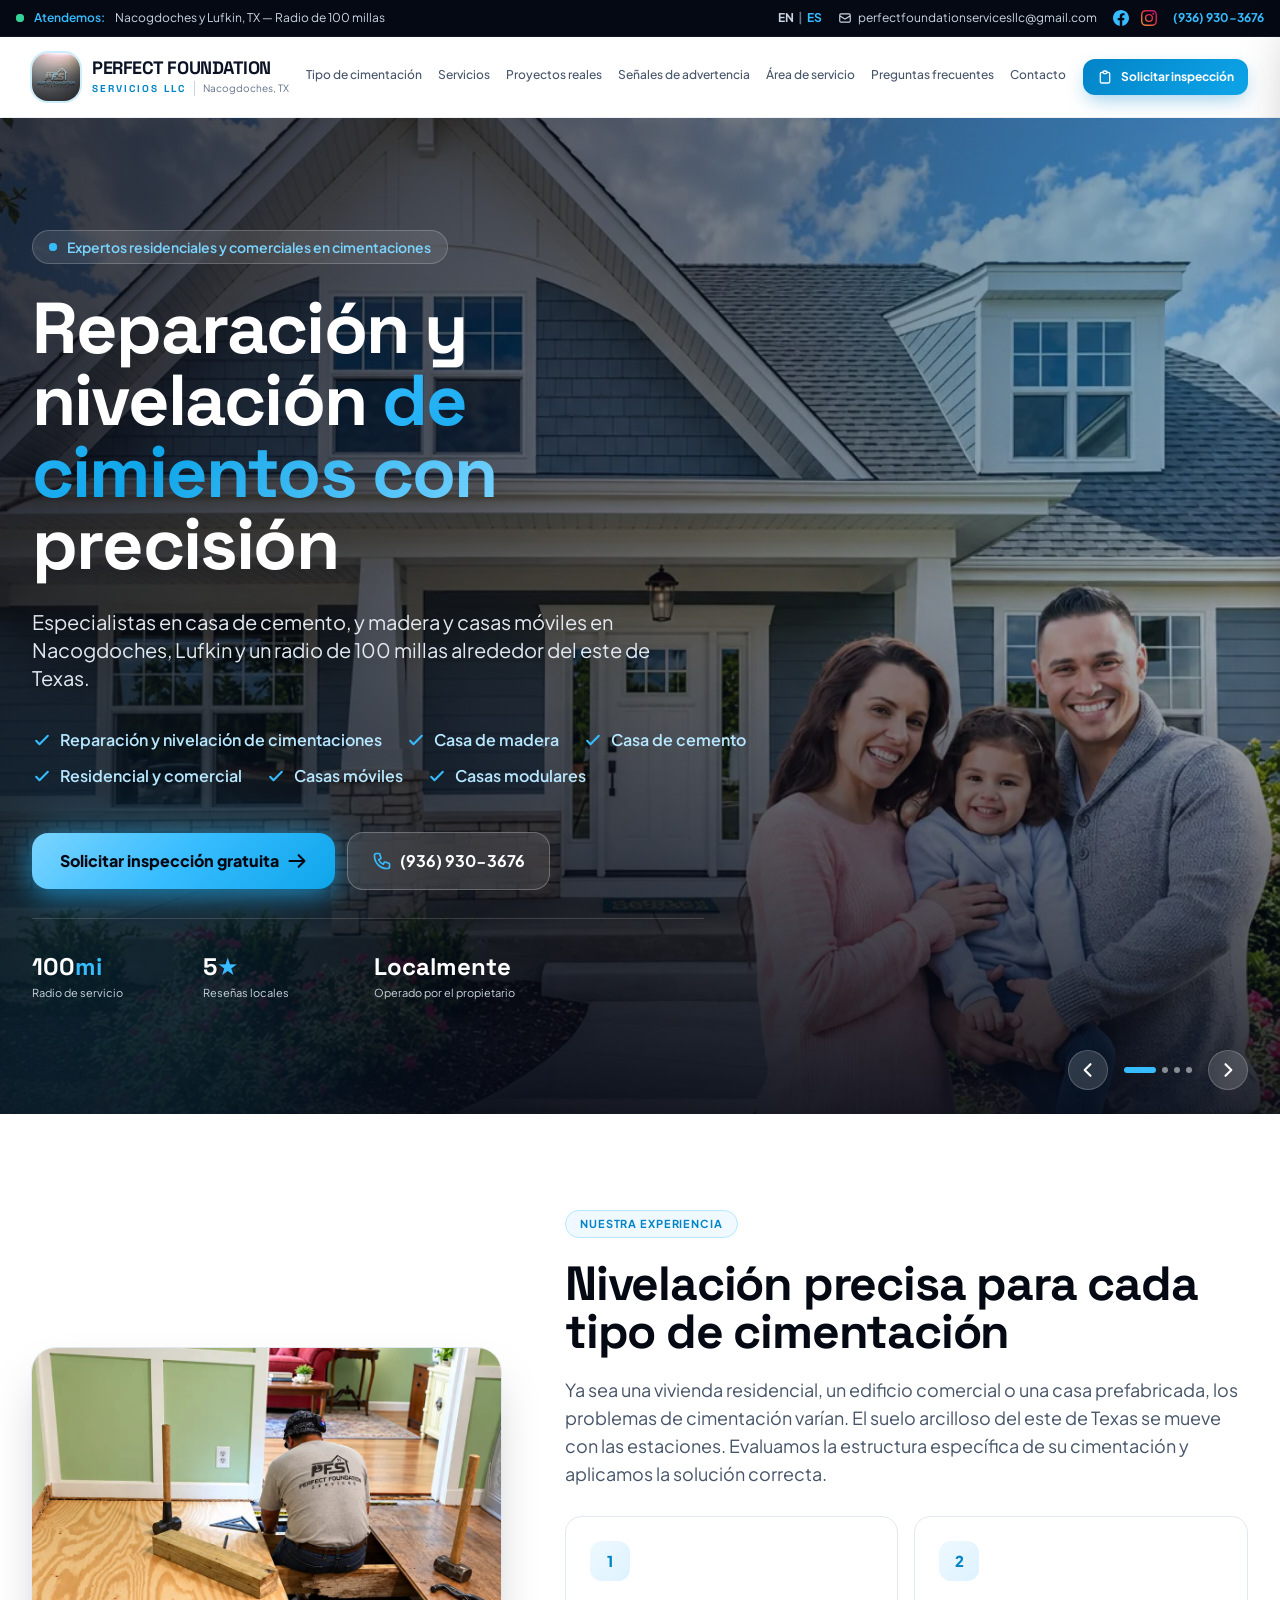
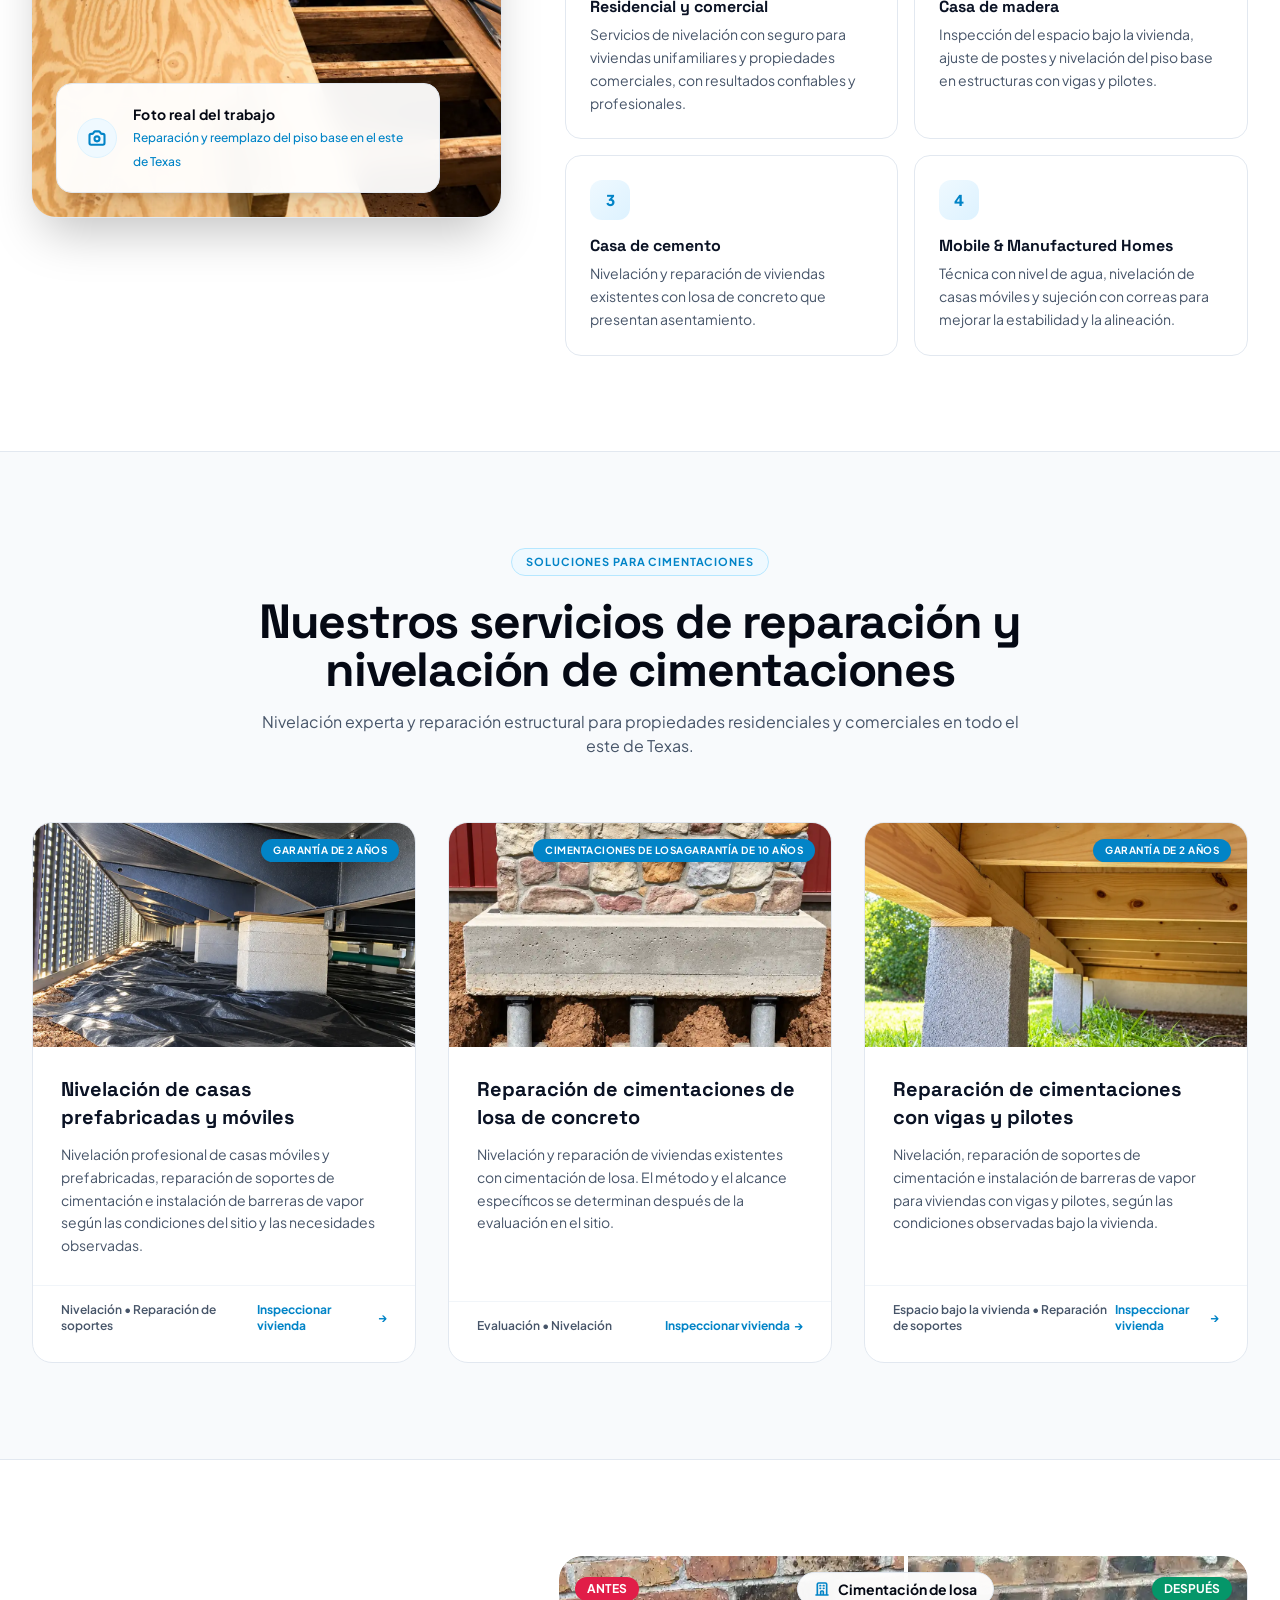
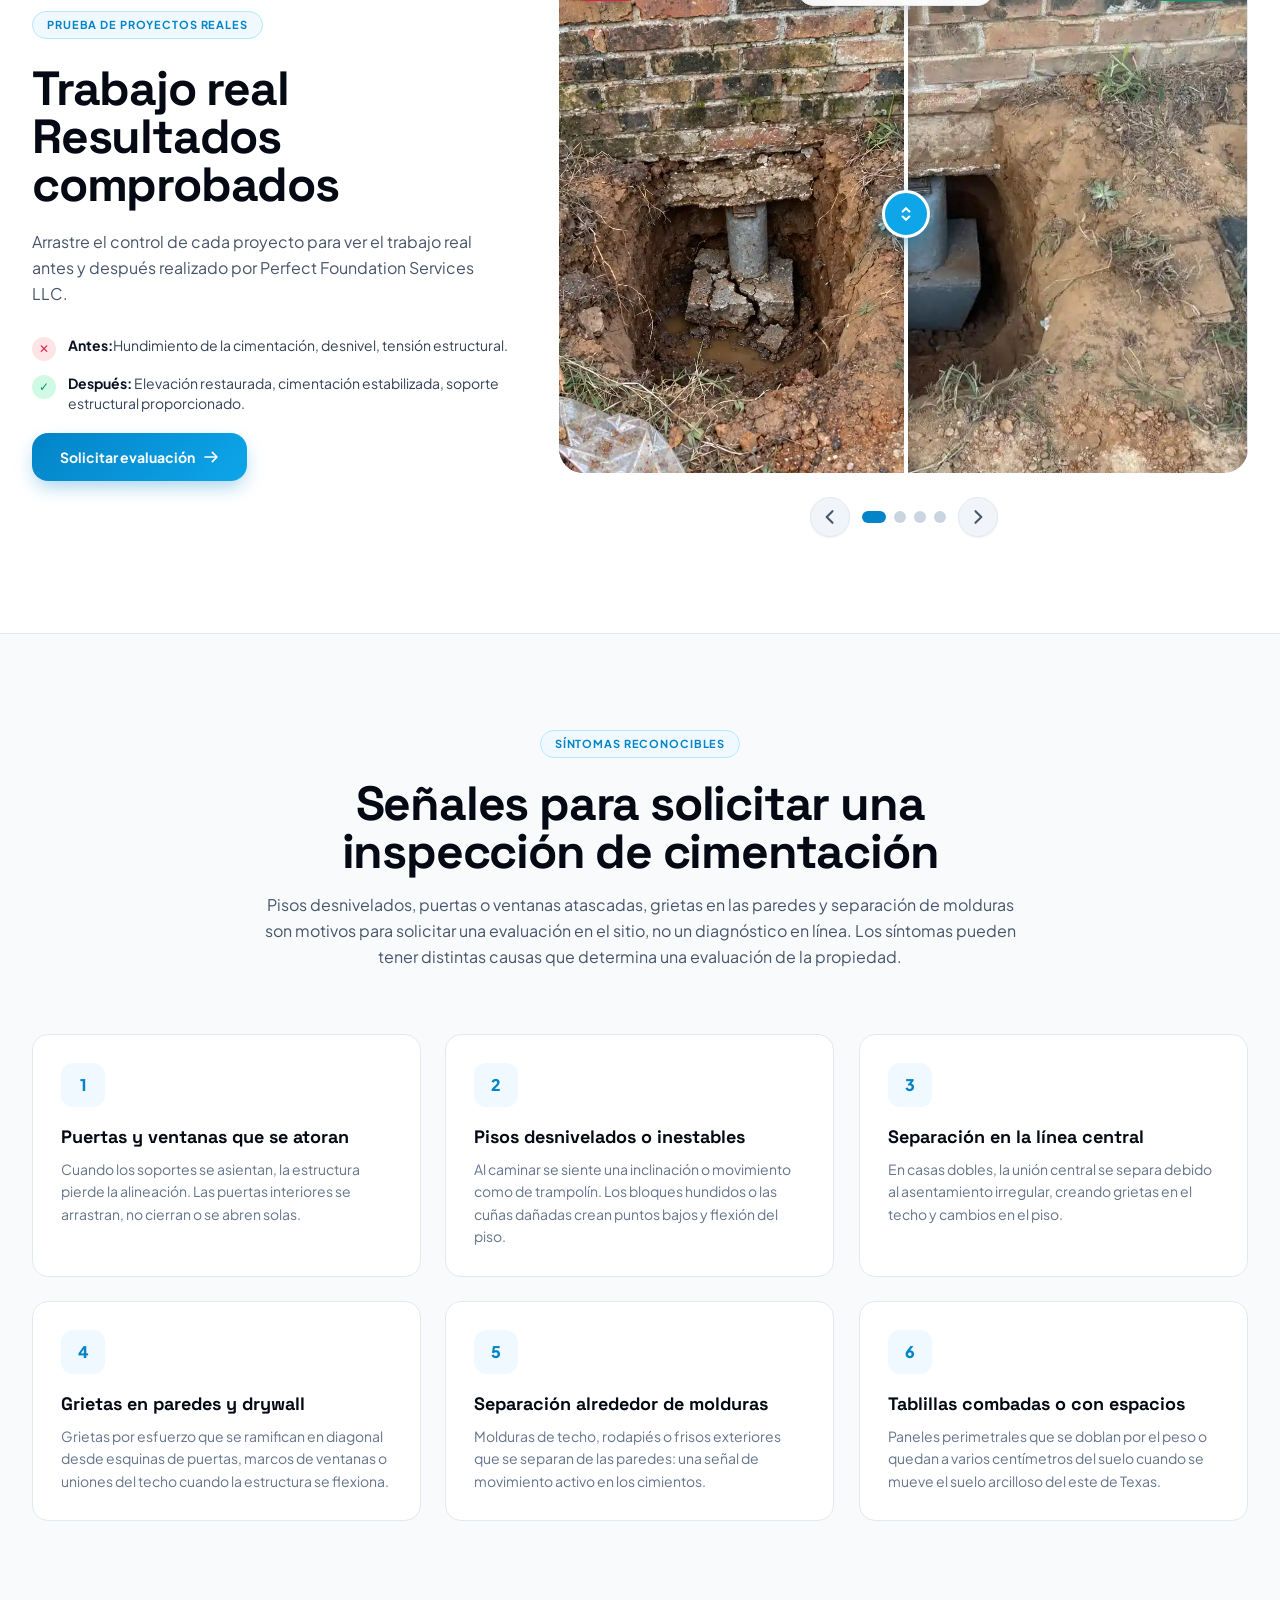
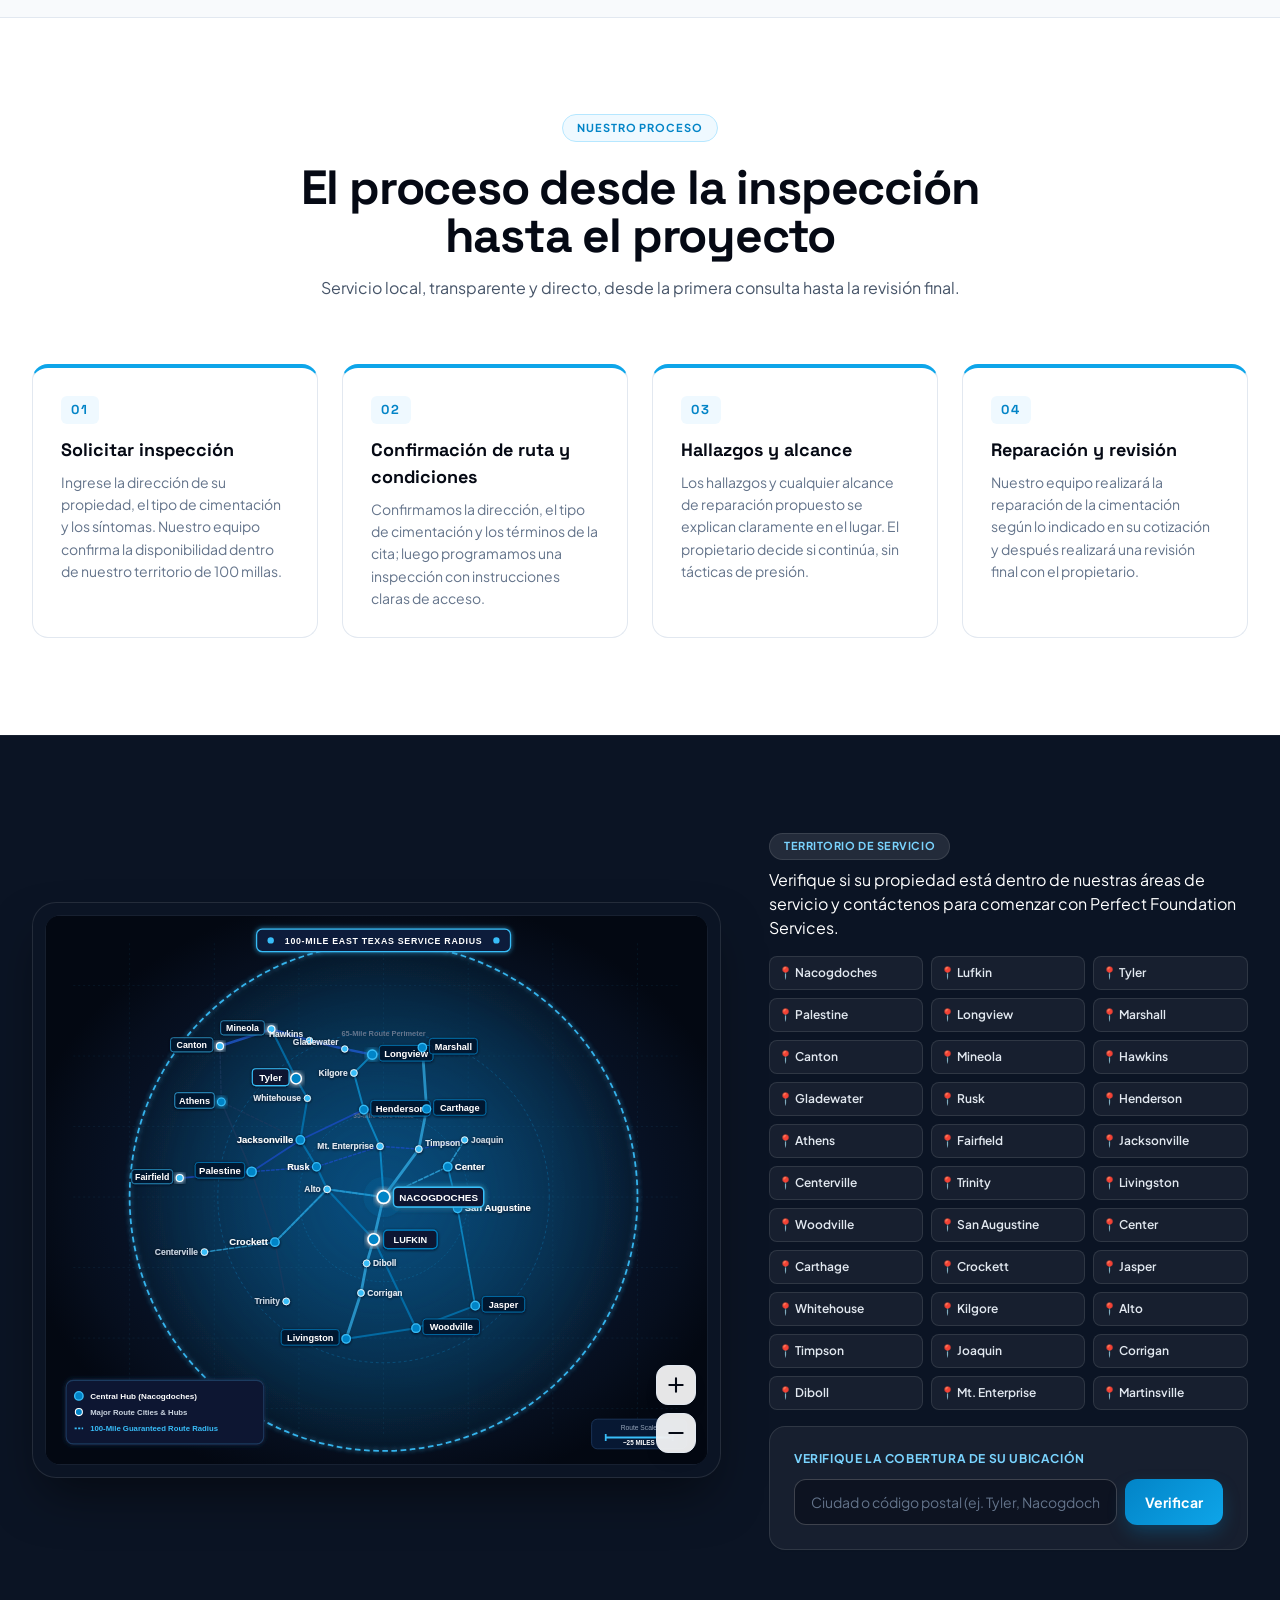
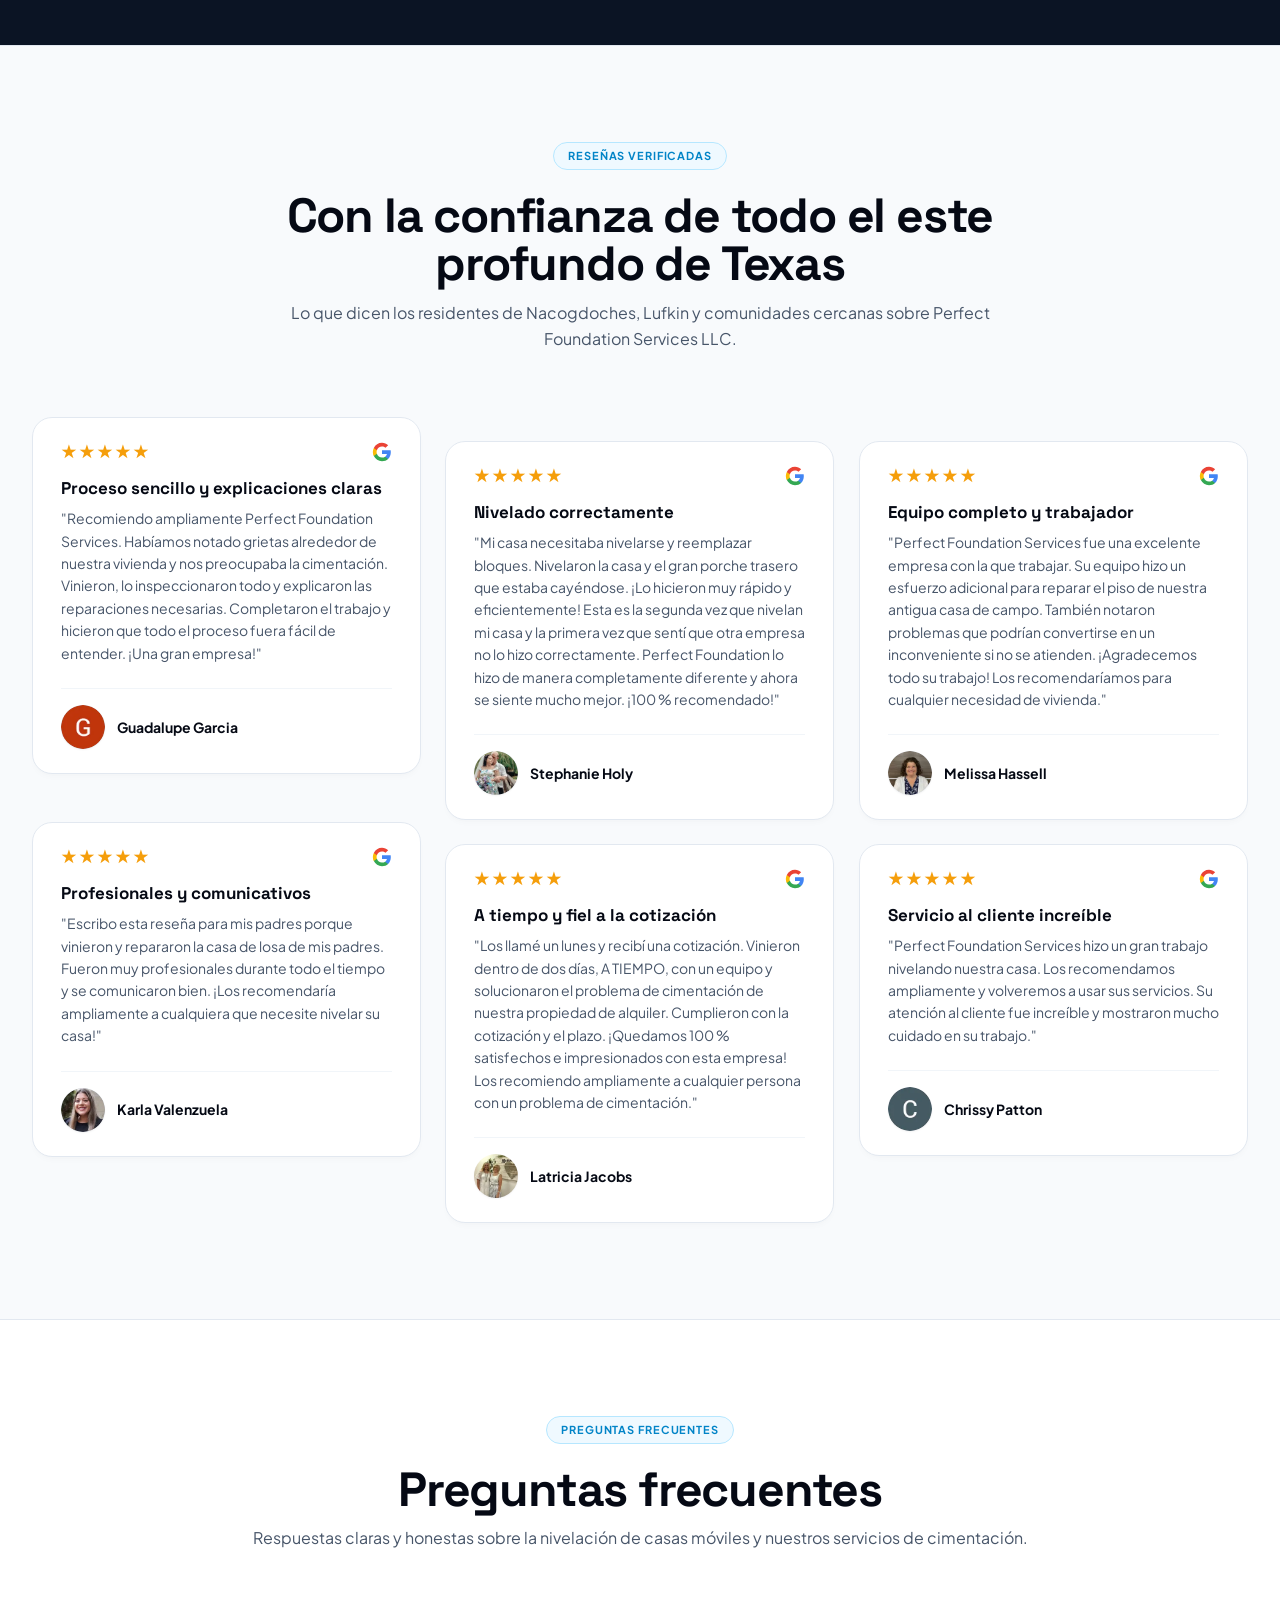
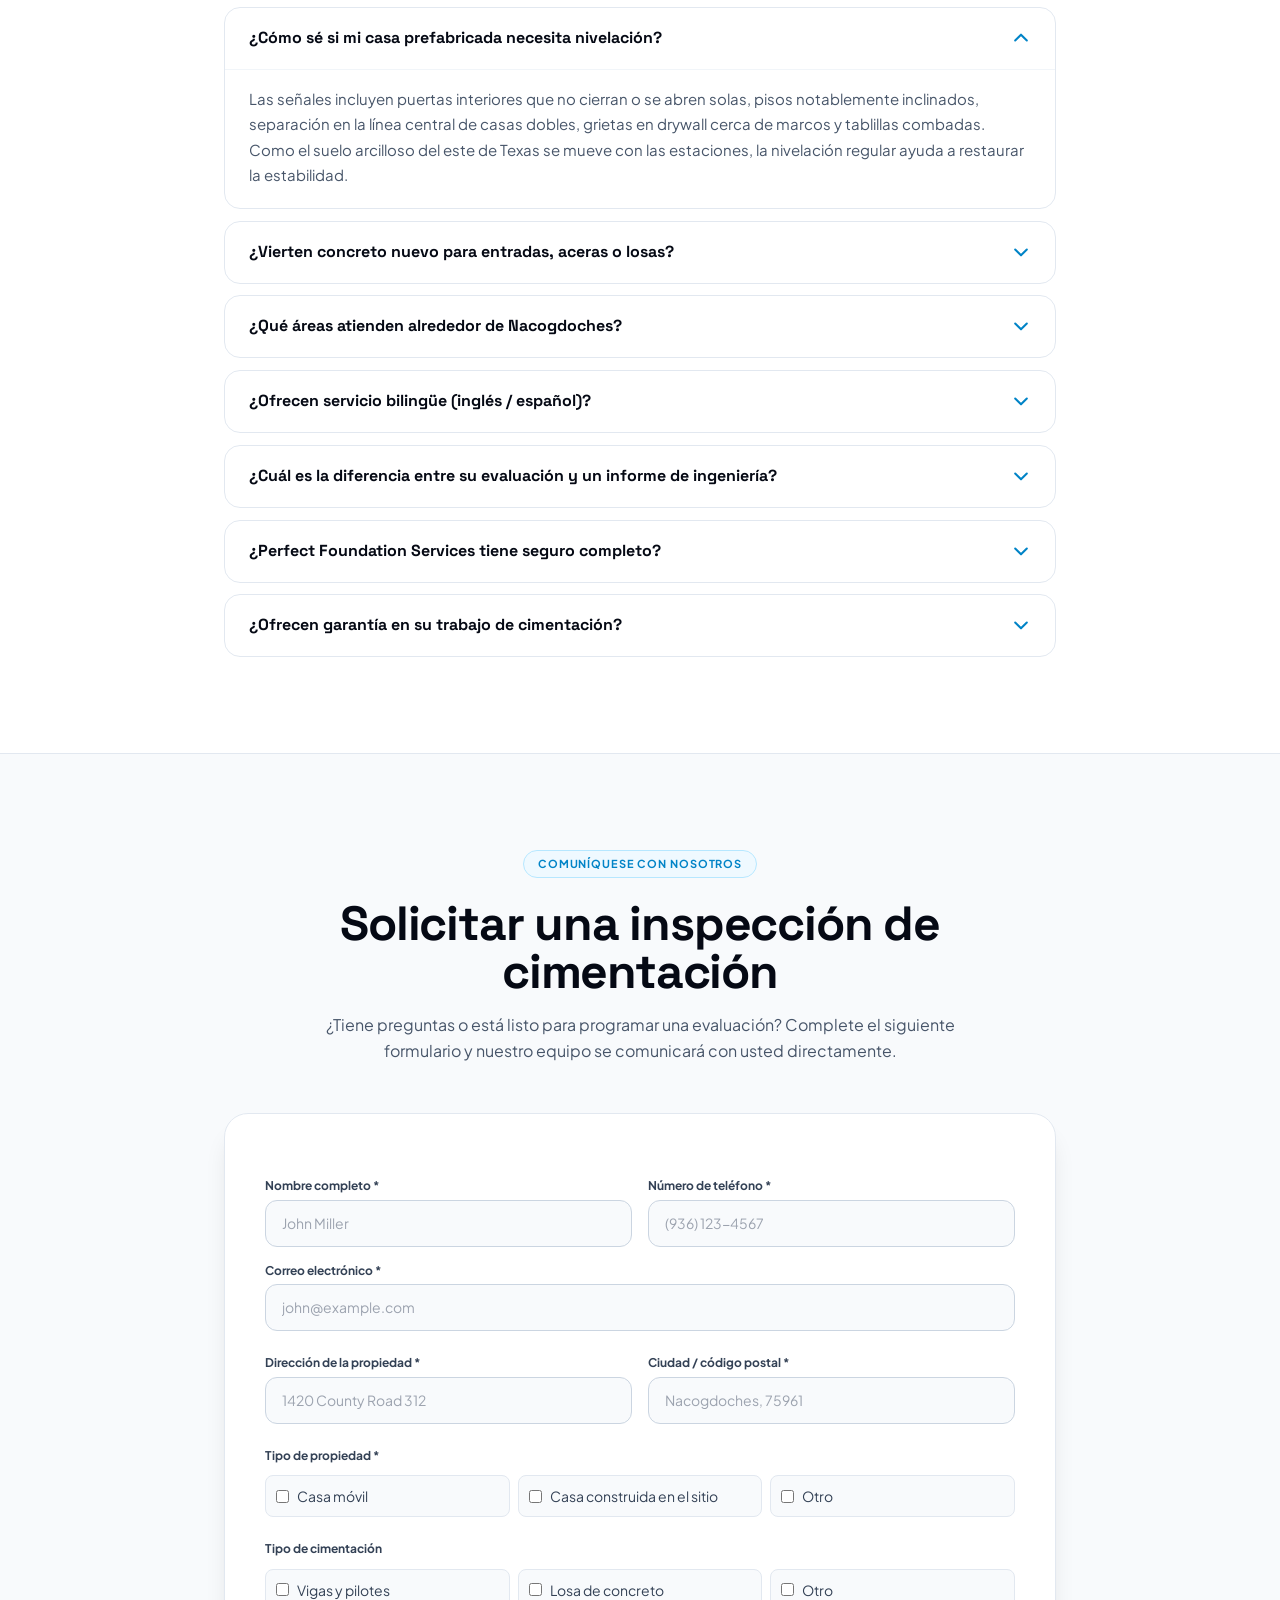
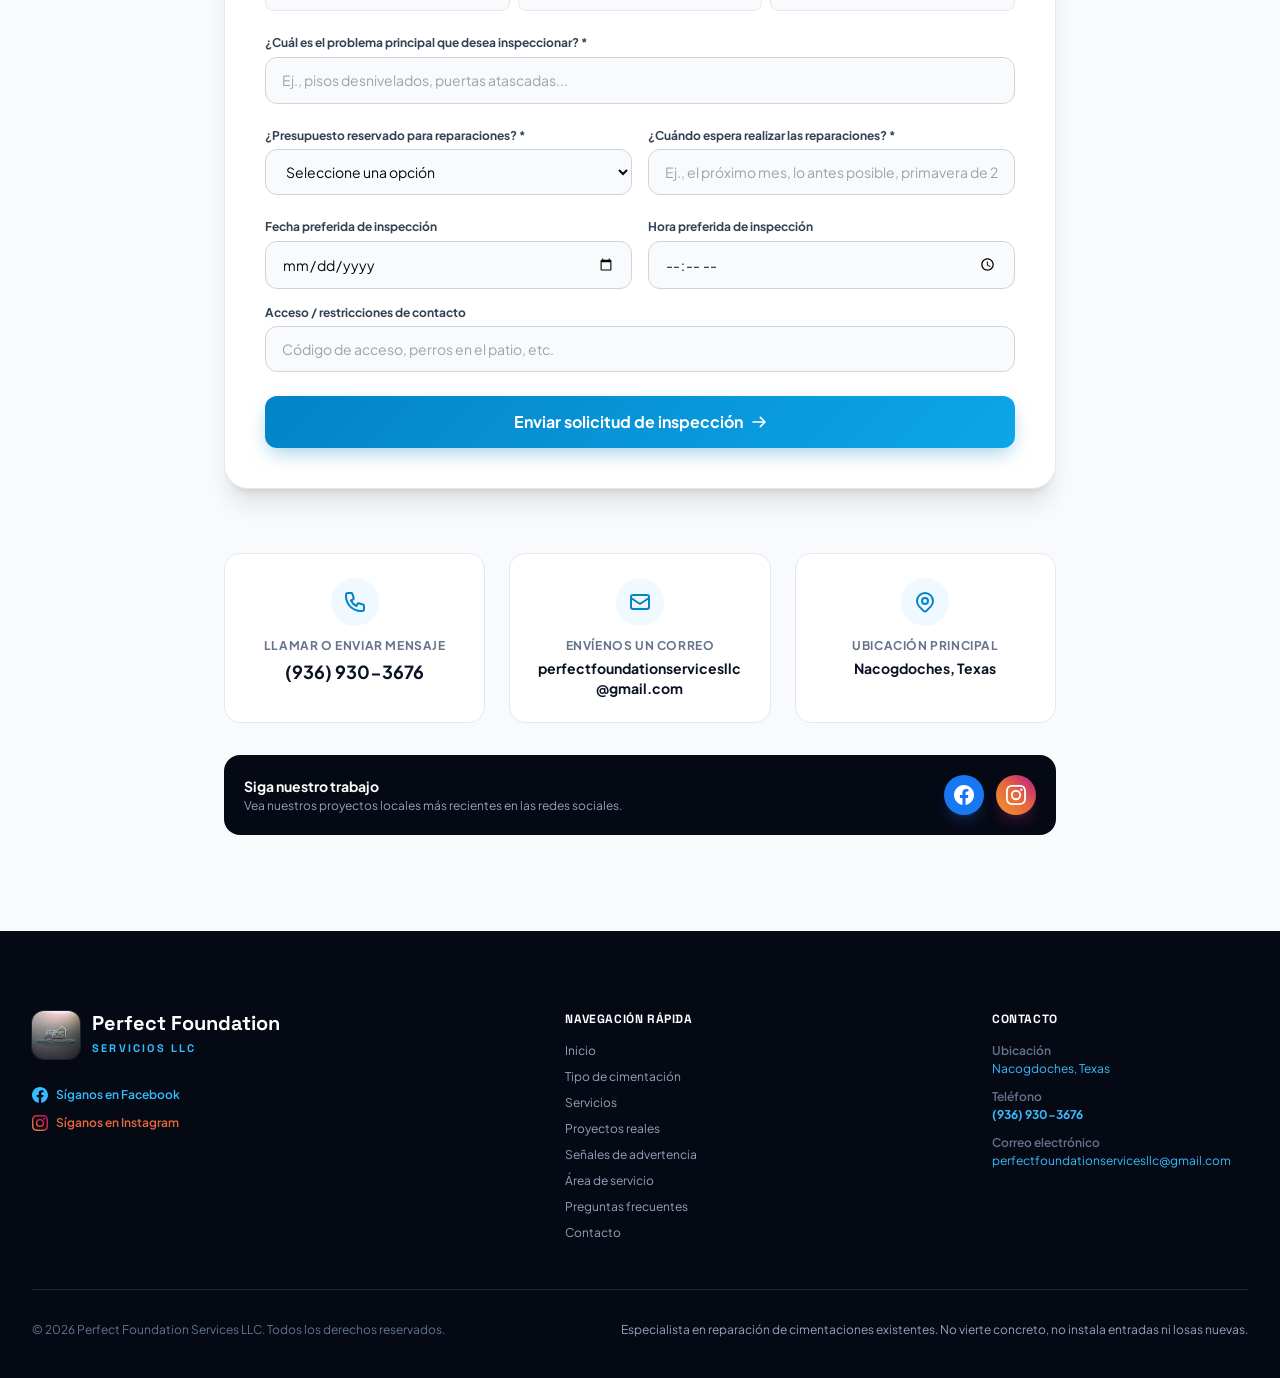
==== commit edf4fcbe: "image alt, title and meta description updated for good SEO" ====
--- a/index-es.html
+++ b/index-es.html
@@ -130,14 +130,37 @@
             "areaServed": [
               "Nacogdoches, TX",
               "Lufkin, TX",
+              "Tyler, TX",
+              "Palestine, TX",
+              "Longview, TX",
+              "Marshall, TX",
+              "Canton, TX",
+              "Mineola, TX",
+              "Hawkins, TX",
+              "Gladewater, TX",
+              "Rusk, TX",
               "Henderson, TX",
+              "Athens, TX",
+              "Fairfield, TX",
+              "Jacksonville, TX",
+              "Centerville, TX",
+              "Trinity, TX",
+              "Livingston, TX",
+              "Woodville, TX",
+              "San Augustine, TX",
               "Center, TX",
-              "San Augustine, TX",
+              "Carthage, TX",
+              "Crockett, TX",
+              "Jasper, TX",
+              "Whitehouse, TX",
+              "Kilgore, TX",
+              "Alto, TX",
+              "Timpson, TX",
+              "Joaquin, TX",
+              "Corrigan, TX",
               "Diboll, TX",
-              "Alto, TX",
-              "Rusk, TX",
-              "Jacksonville, TX",
-              "Crockett, TX"
+              "Mount Enterprise, TX",
+              "Martinsville, TX"
             ],
             "serviceType": [
               "Manufactured home releveling",
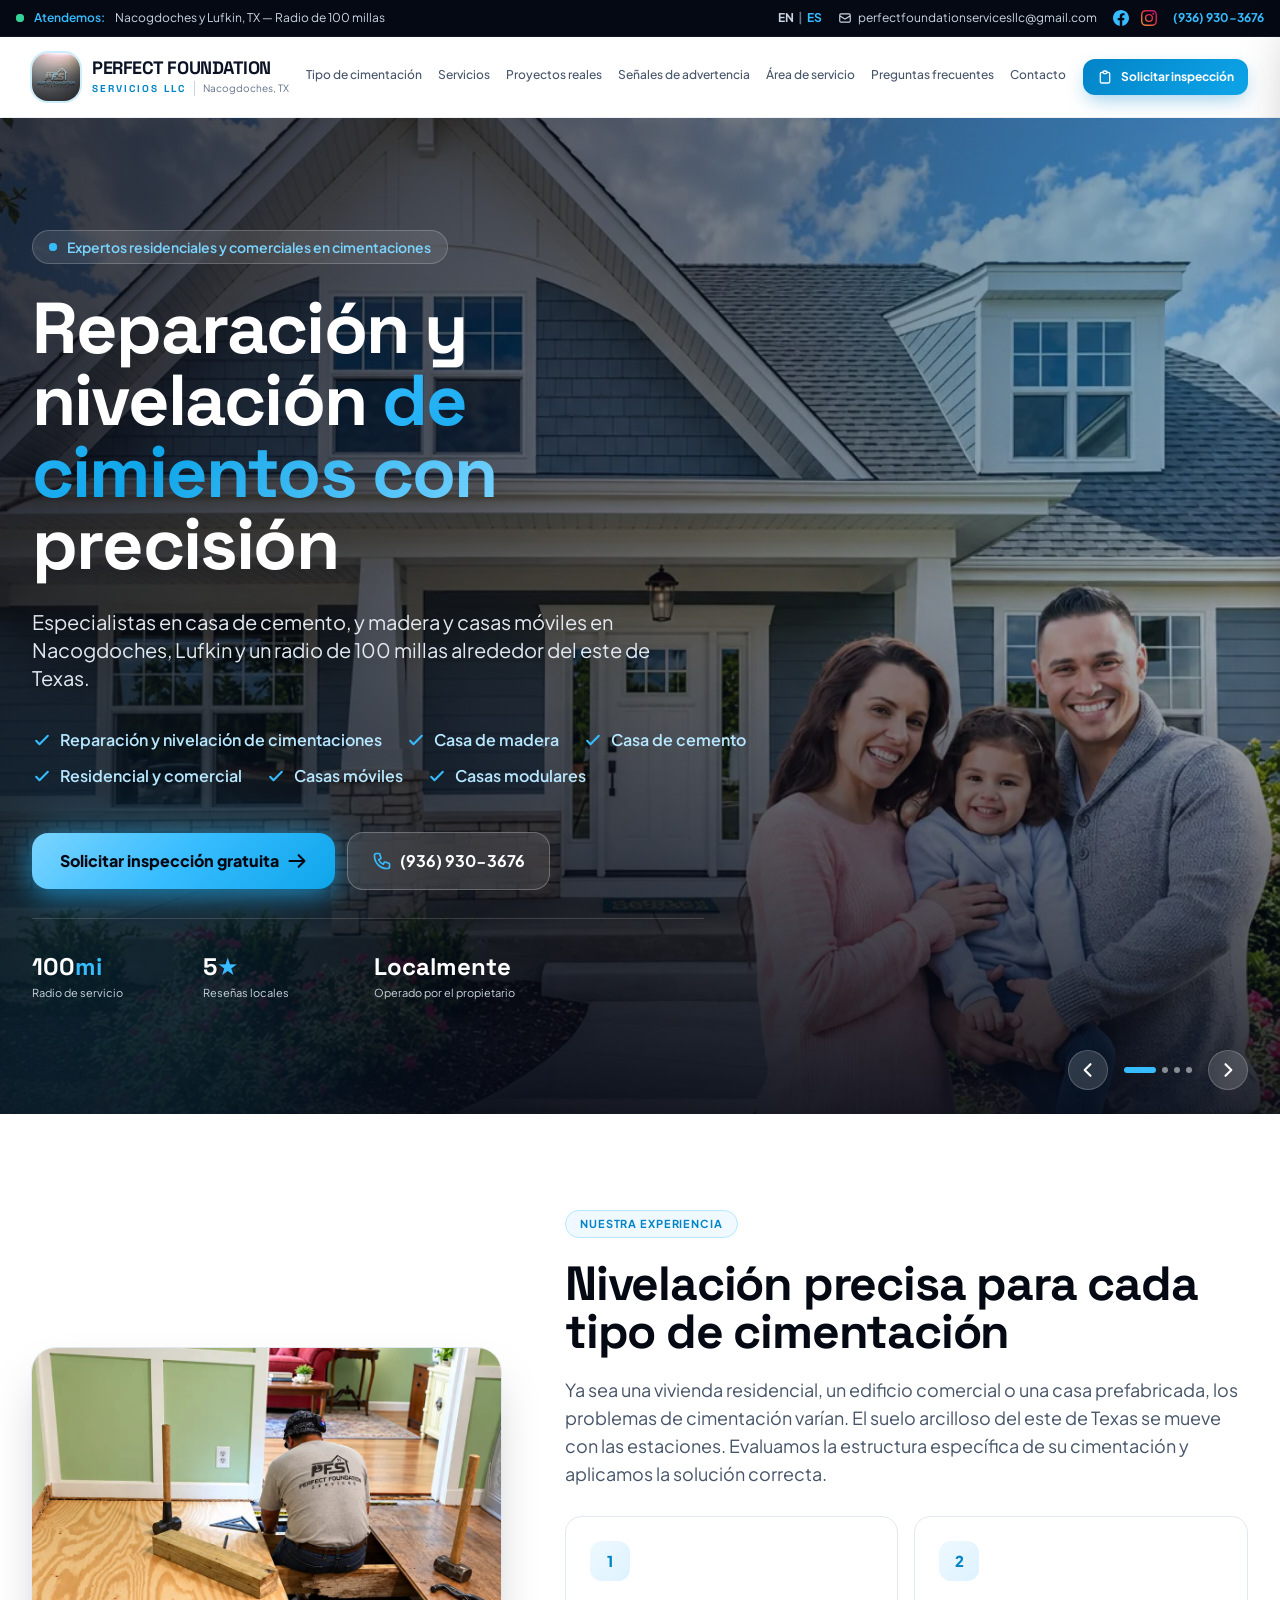
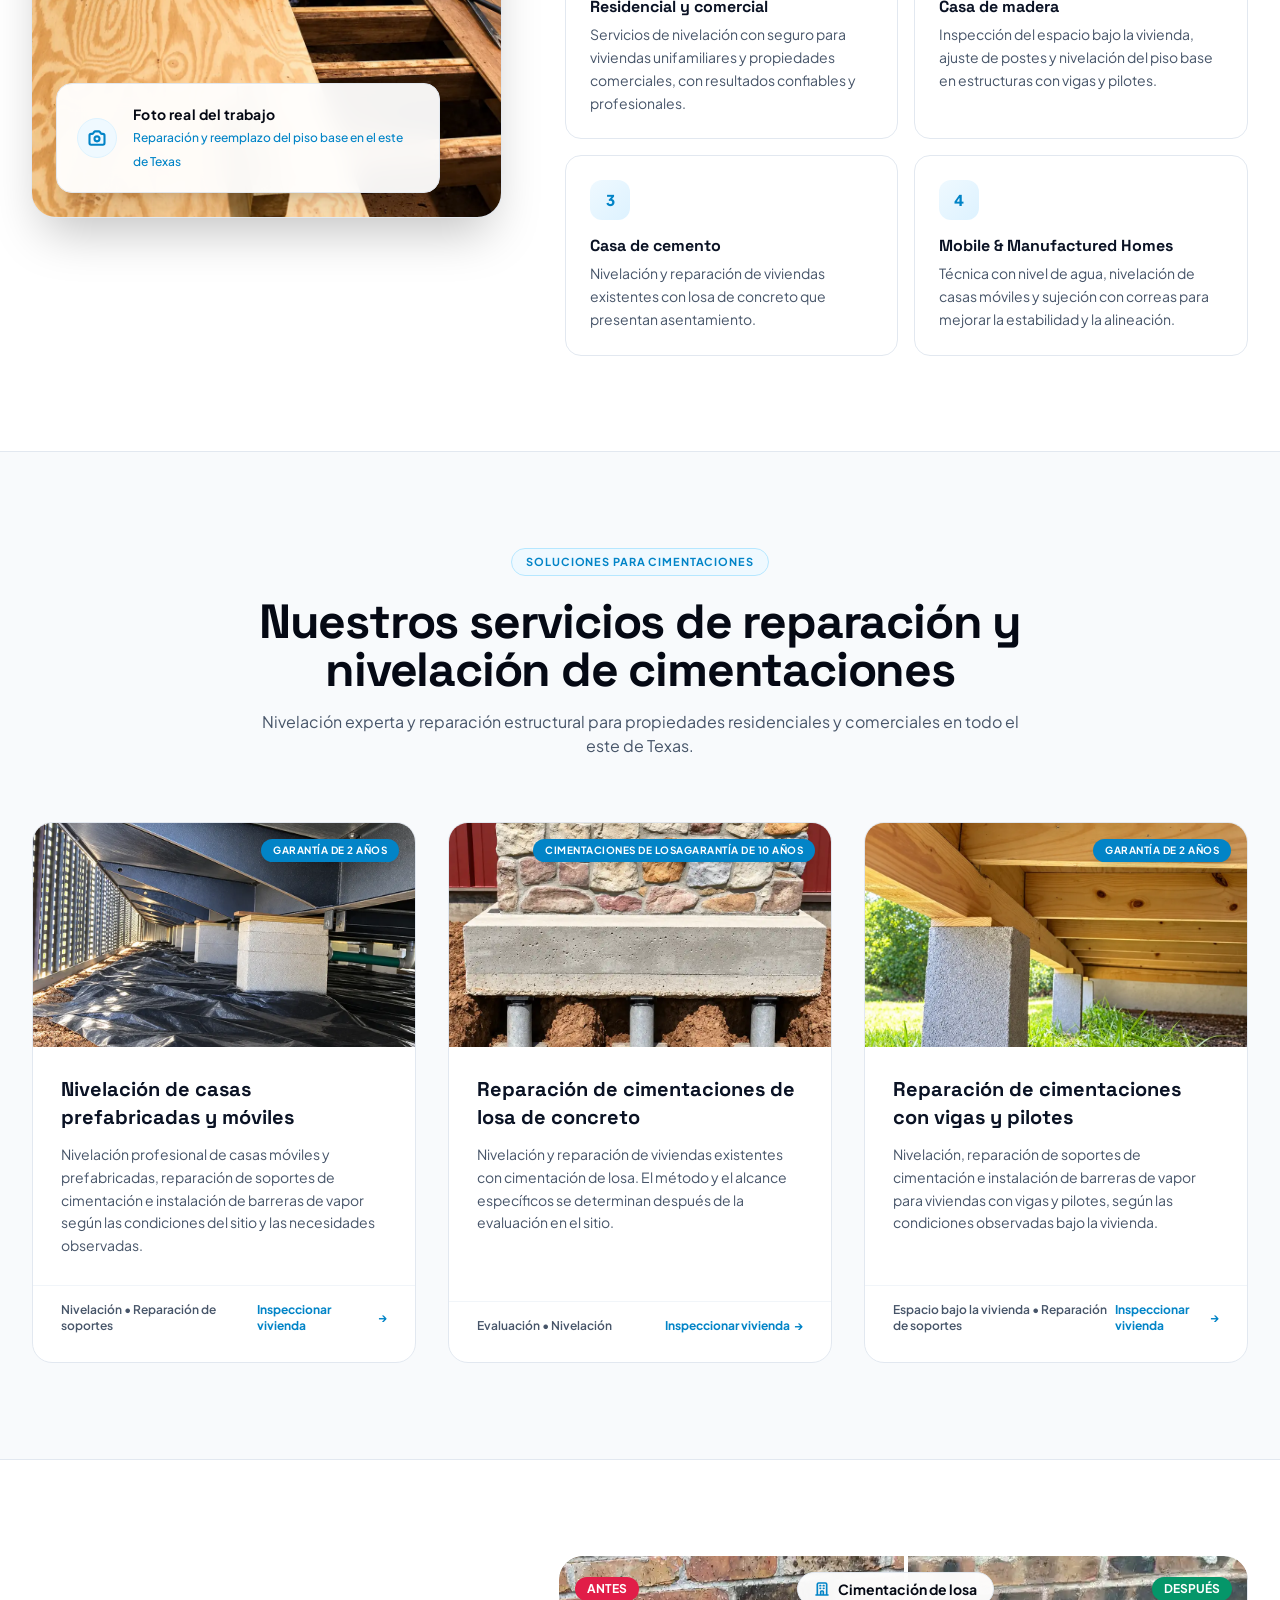
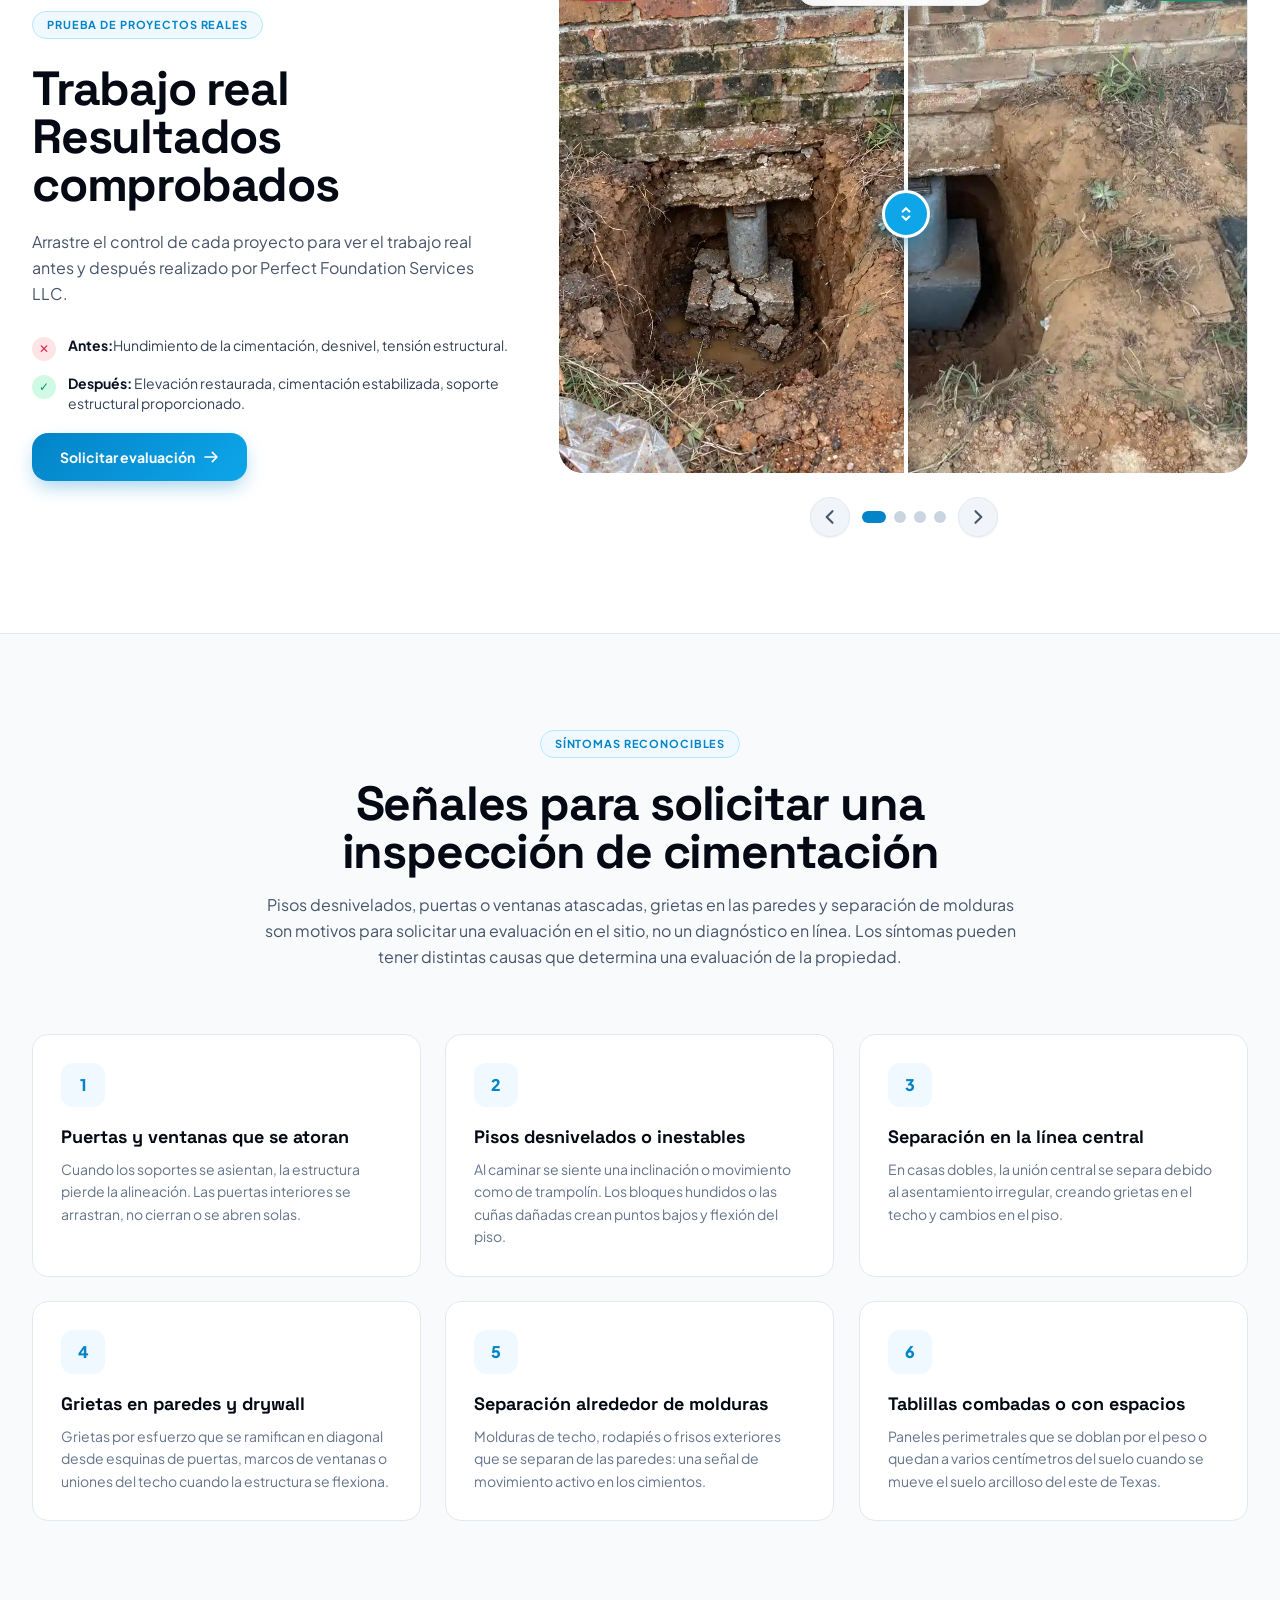
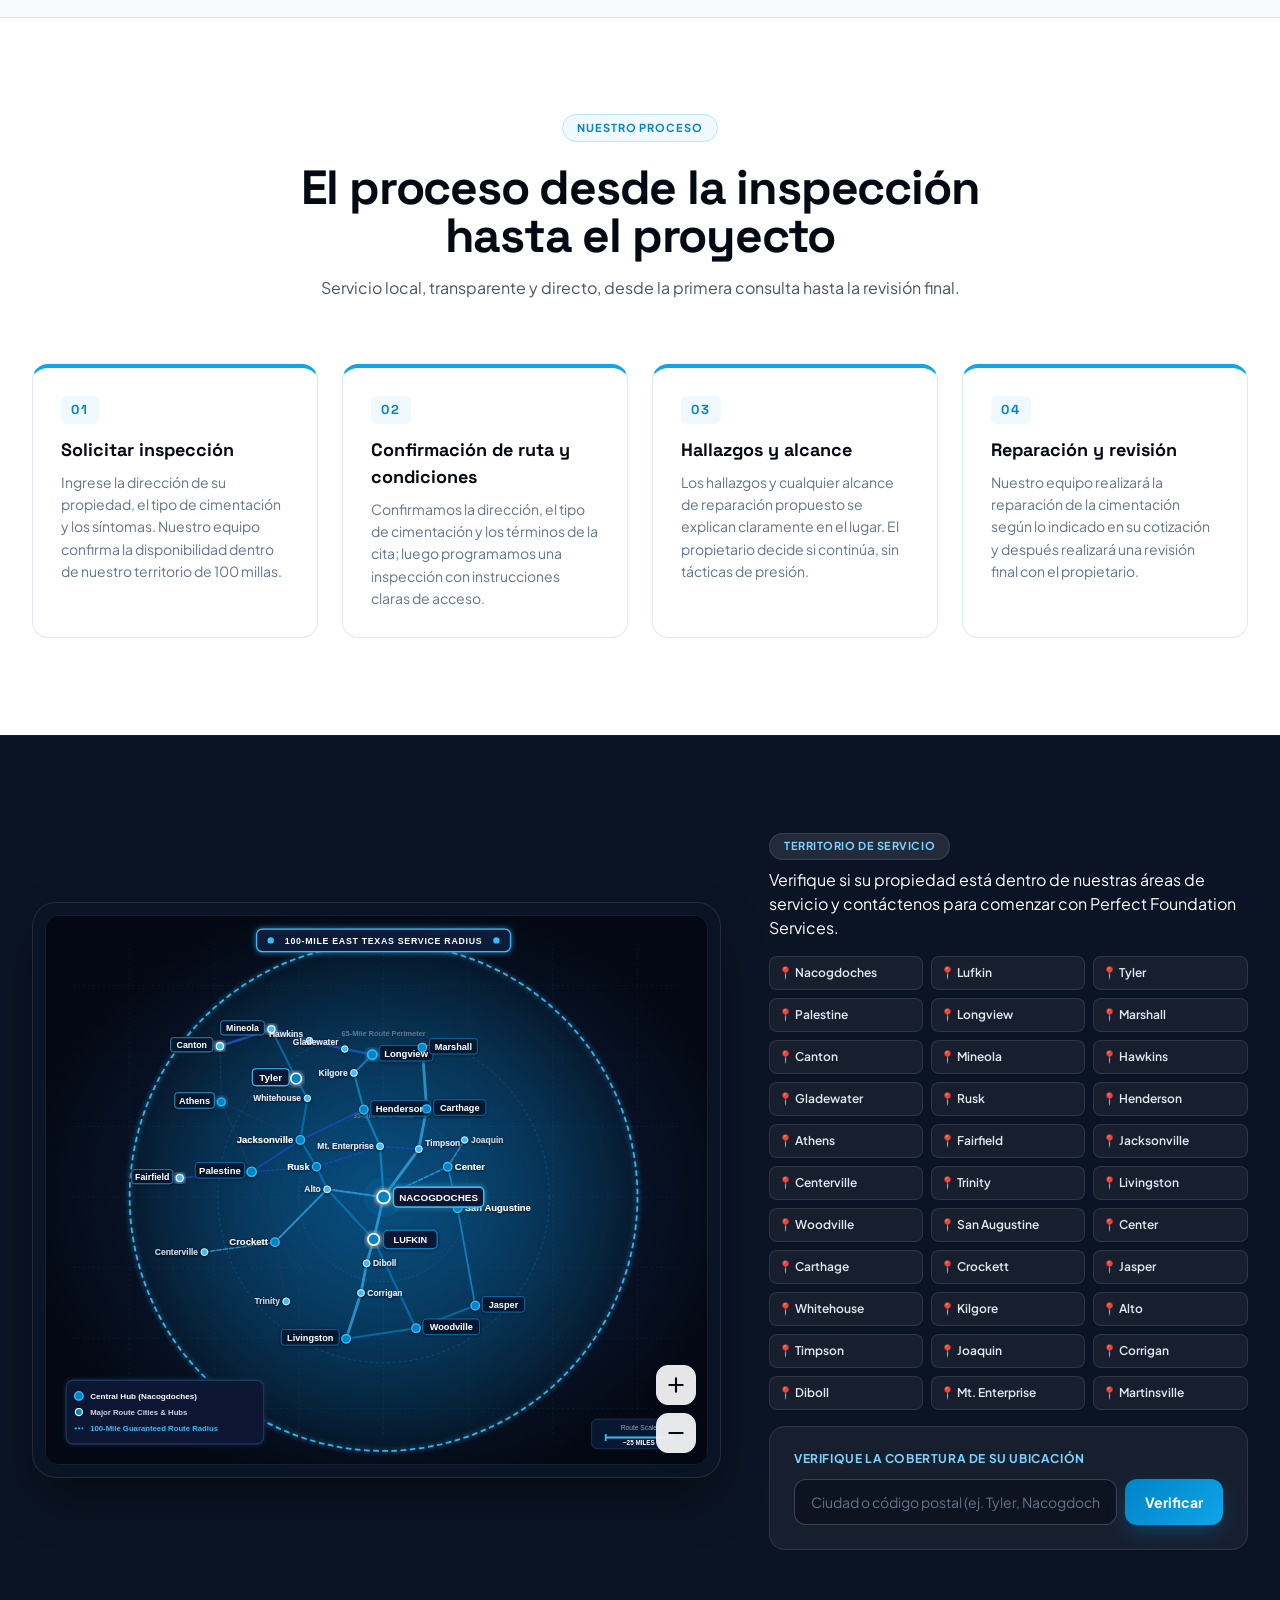
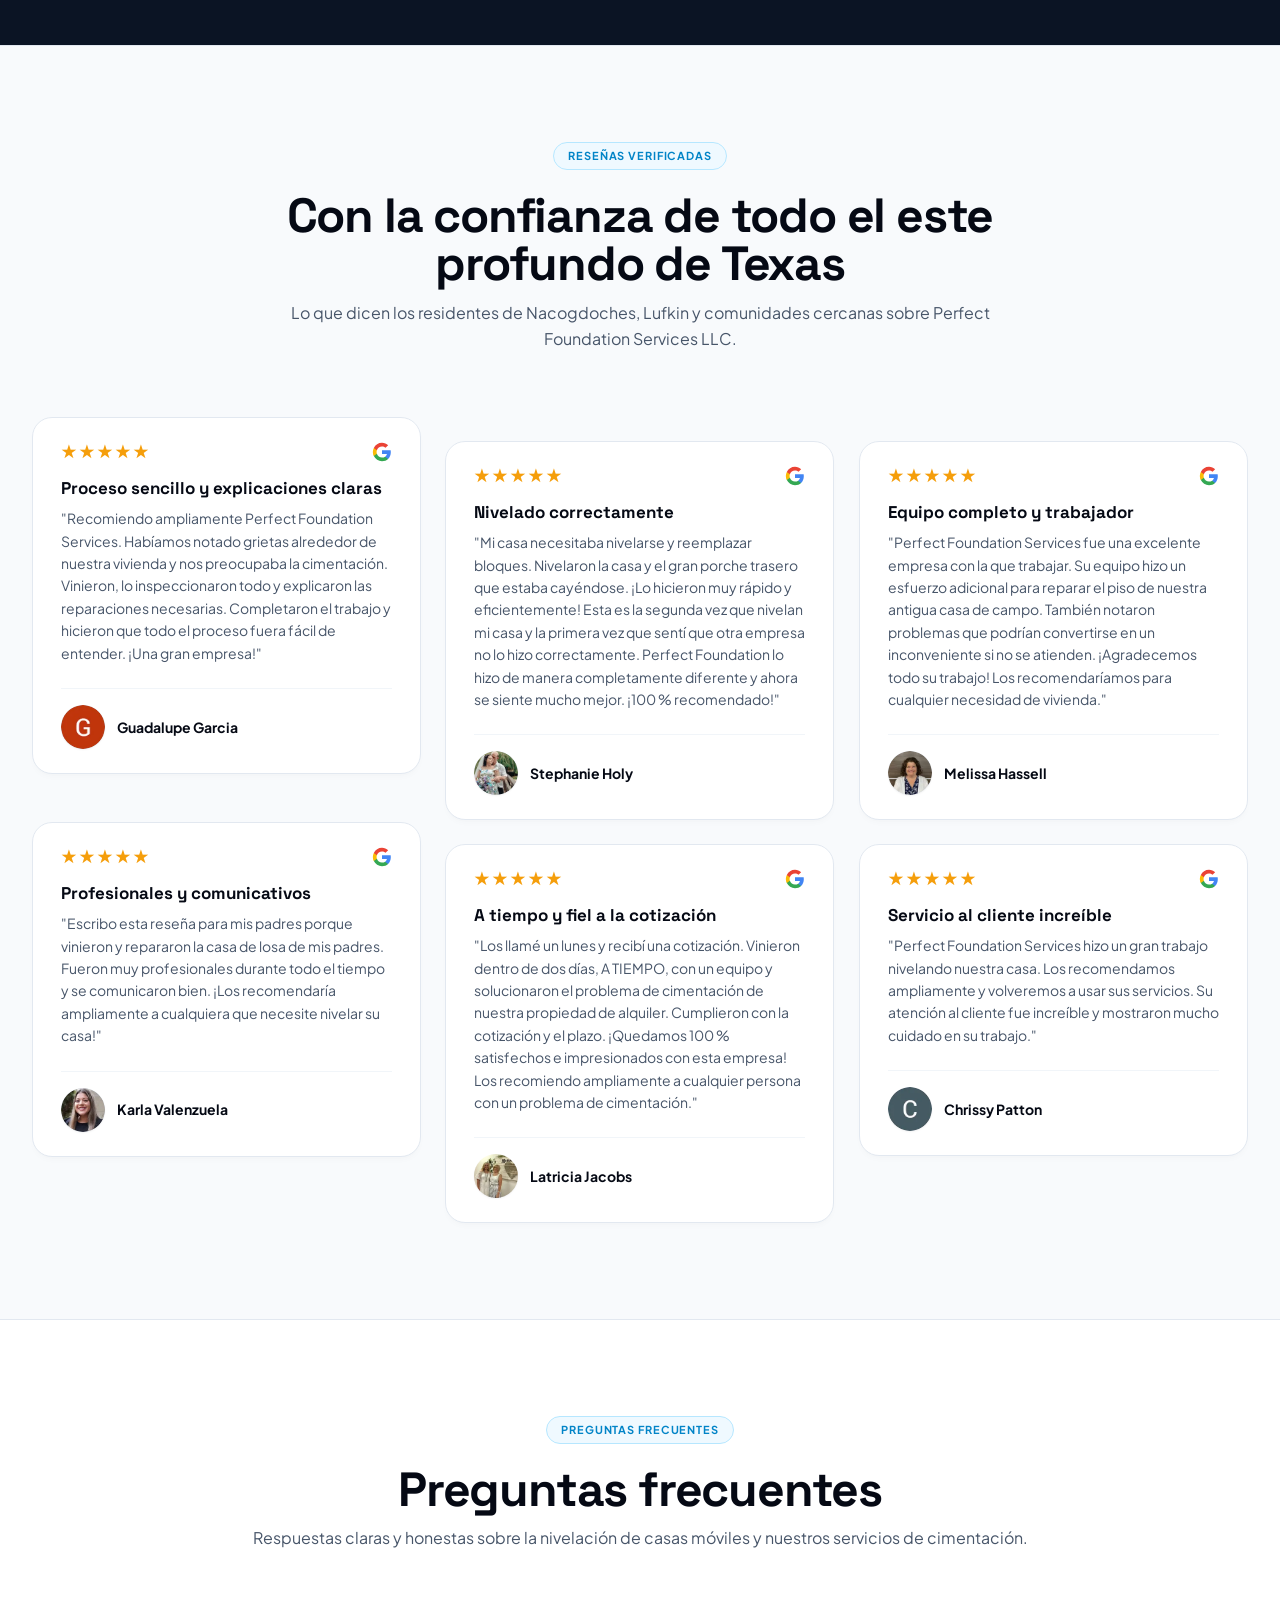
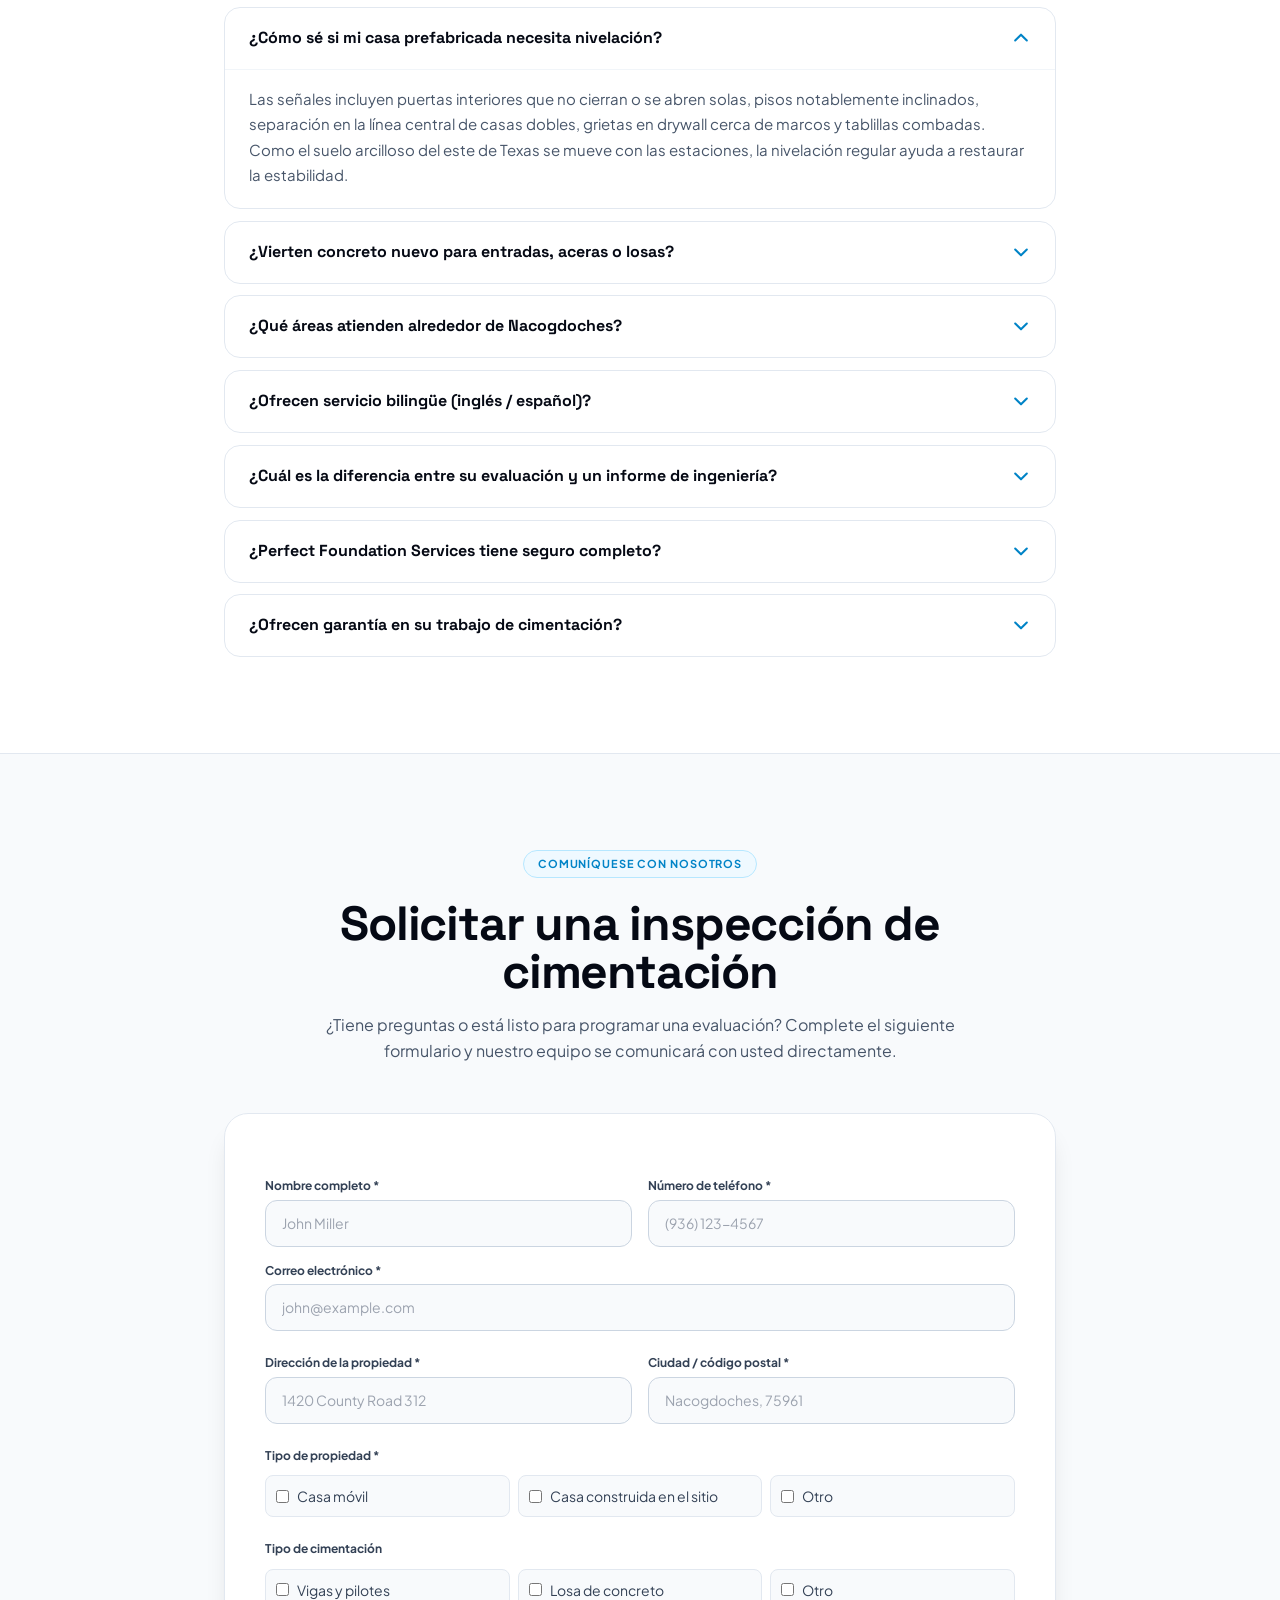
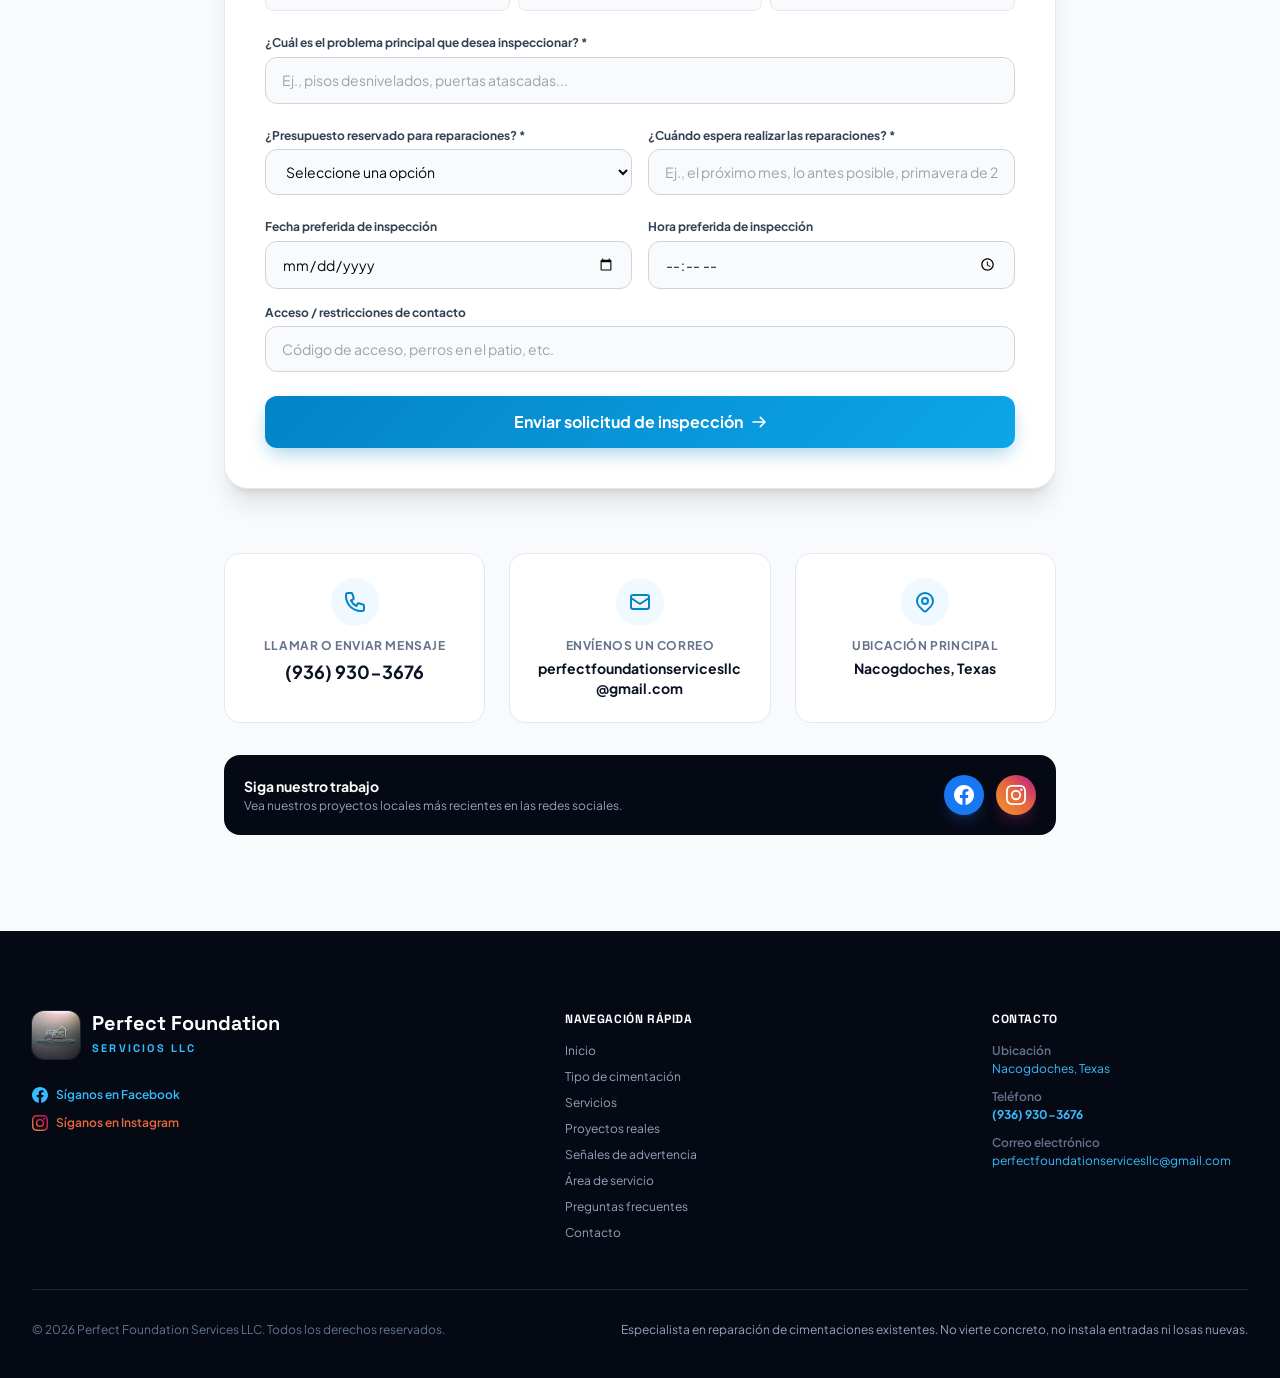
==== commit 0b6d47cb: "top bar updated" ====
--- a/index-es.html
+++ b/index-es.html
@@ -262,7 +262,7 @@
         id="top-bar-inner"
         class="max-w-7xl mx-auto flex flex-wrap items-center justify-between gap-3"
       >
-        <div class="flex items-center gap-2.5">
+        <div class="hidden lg:flex items-center gap-2.5">
           <span class="relative flex w-2 h-2">
             <span
               class="absolute inline-flex w-full h-full rounded-full bg-emerald-400 opacity-75 animate-ping"
@@ -272,7 +272,7 @@
             ></span>
           </span>
           <span class="font-semibold text-brand-400">Atendemos:</span>
-          <span class="hidden sm:inline"
+          <span class=""
             >Nacogdoches y Lufkin, TX — Radio de 100 millas</span
           >
           <span class="sm:hidden">Nacogdoches y Lufkin</span>
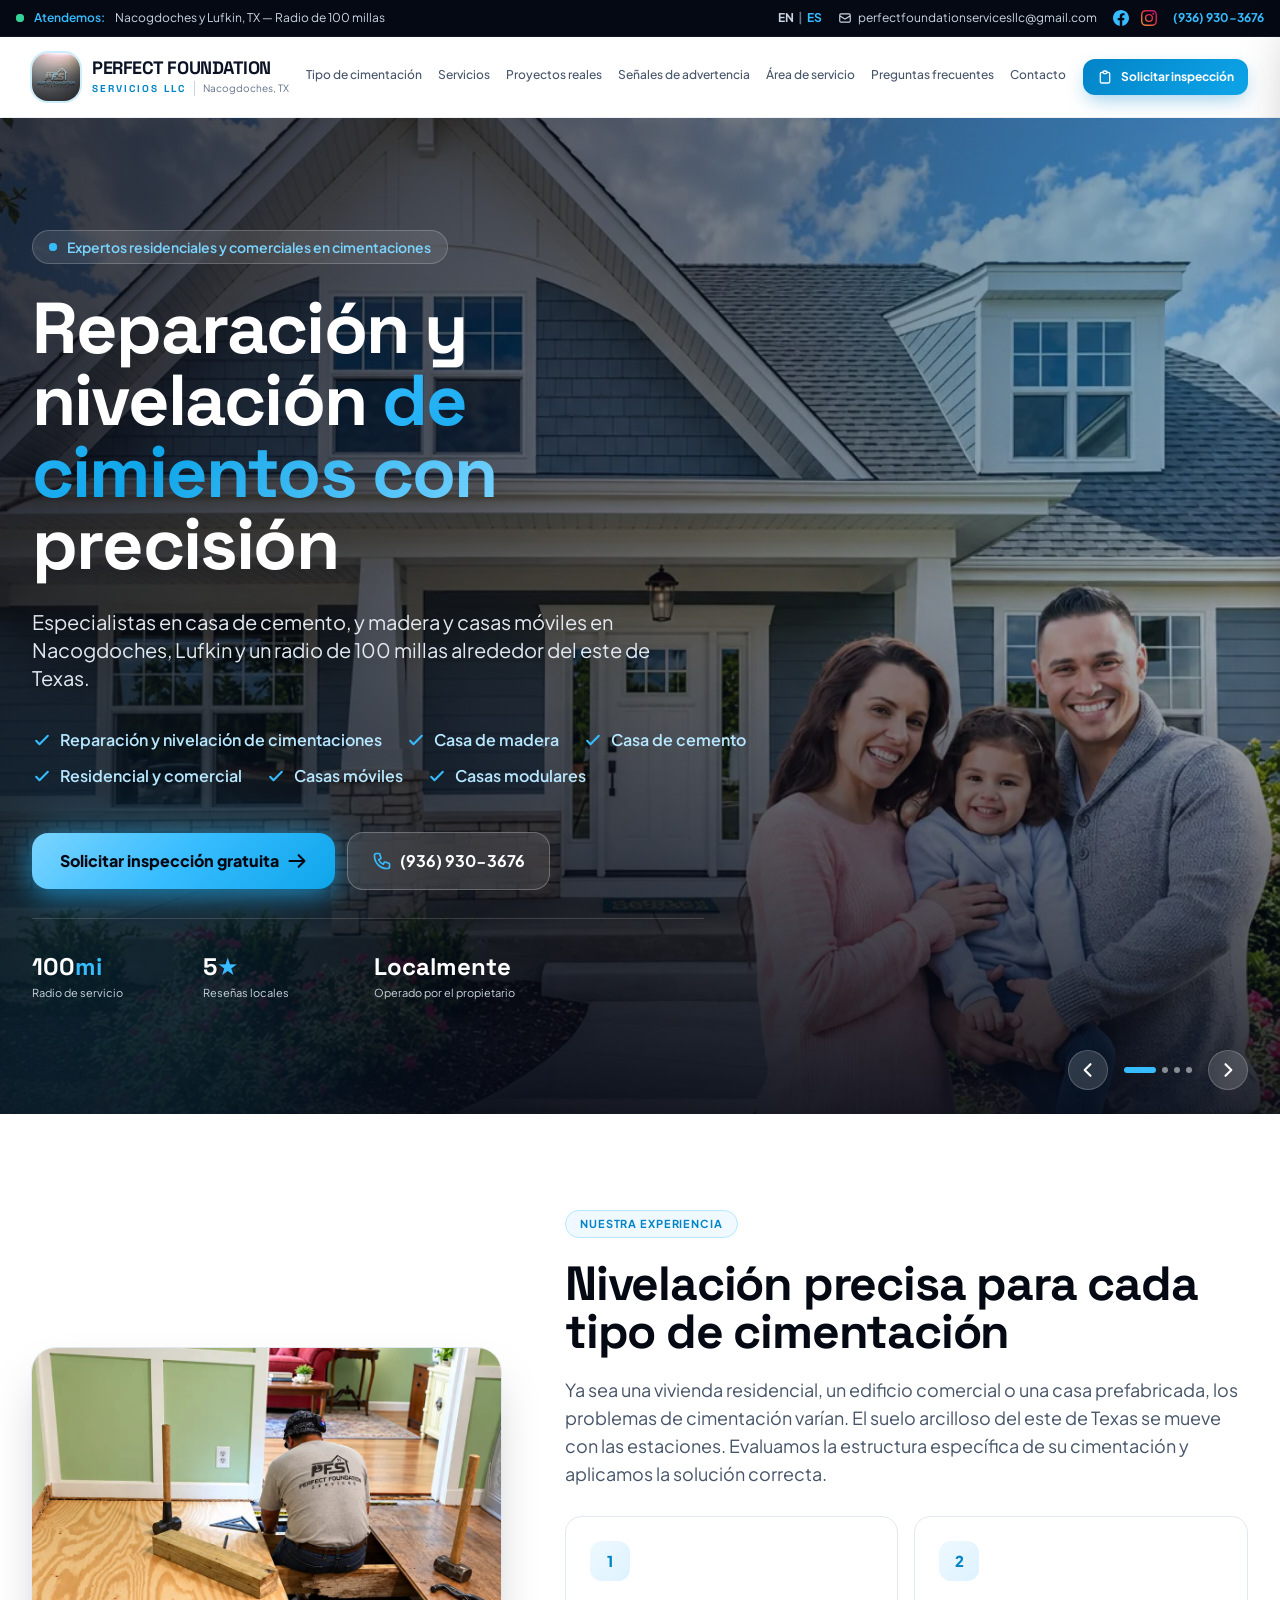
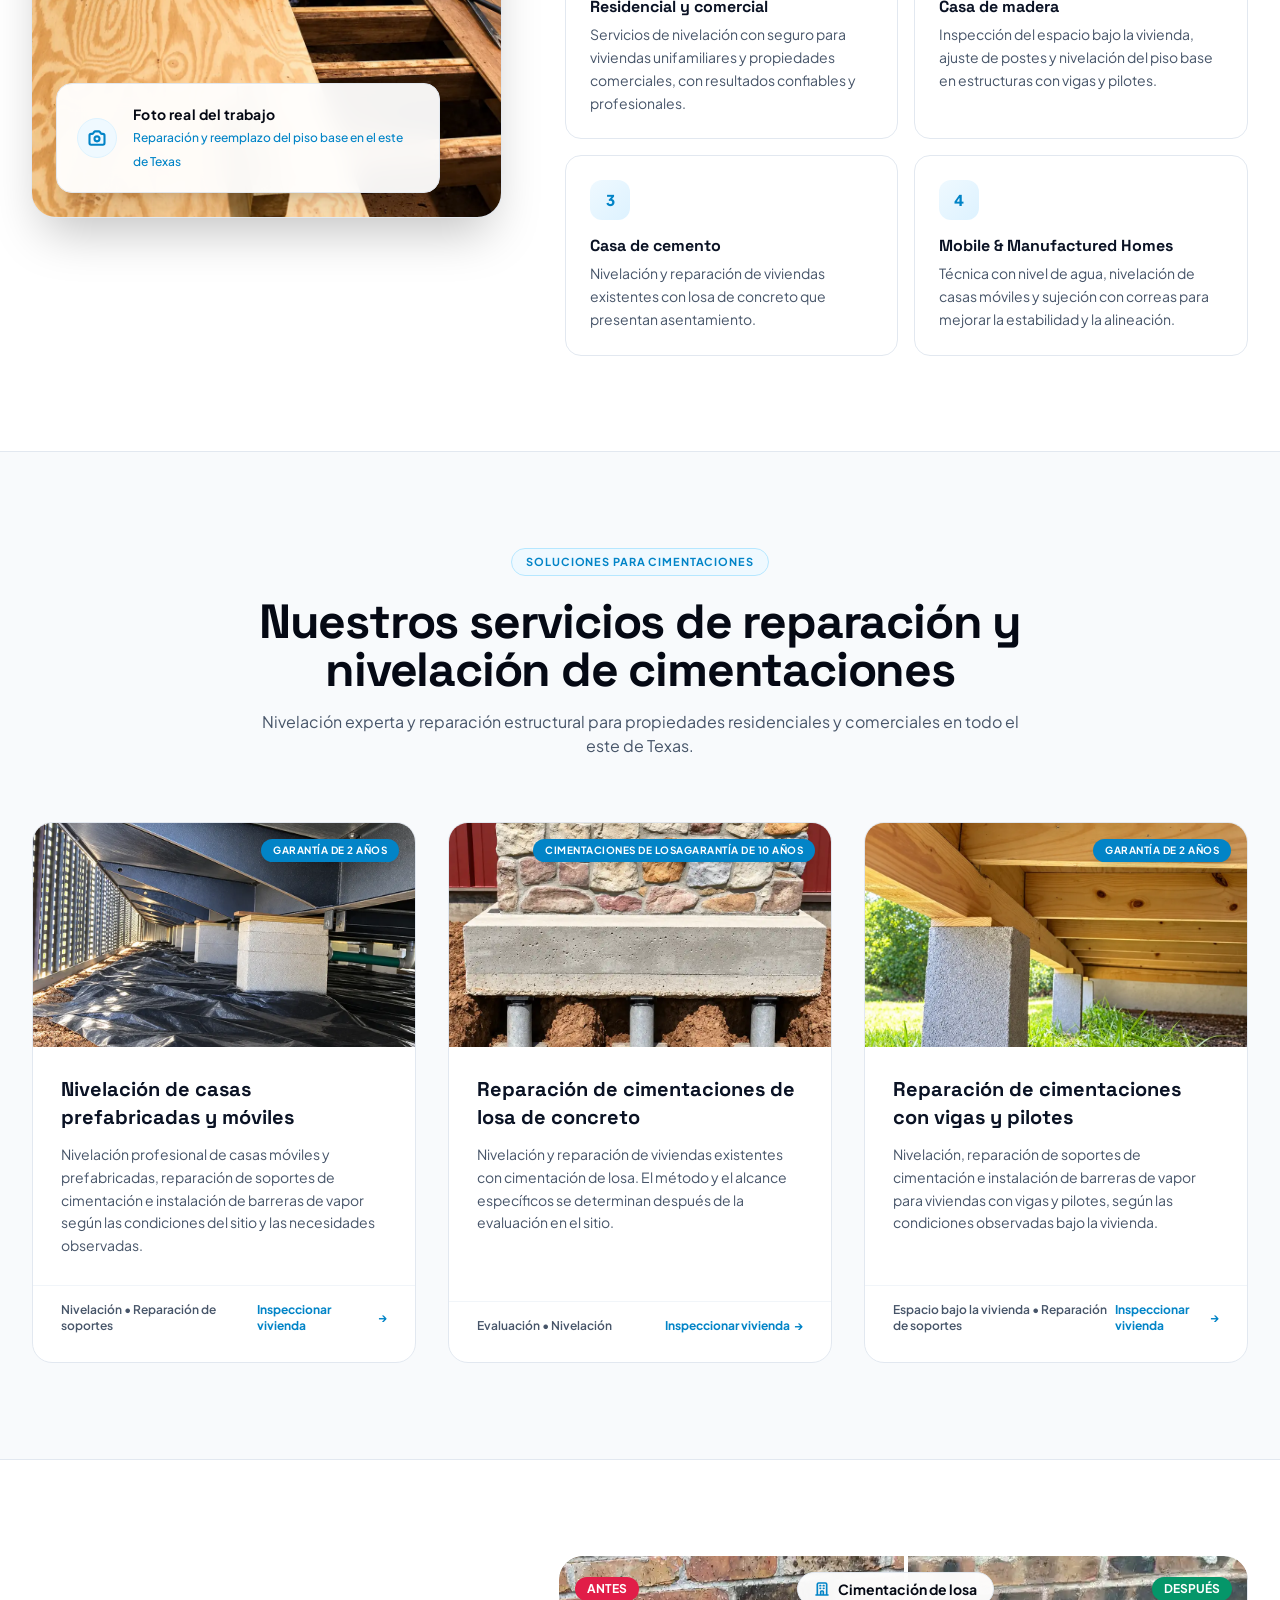
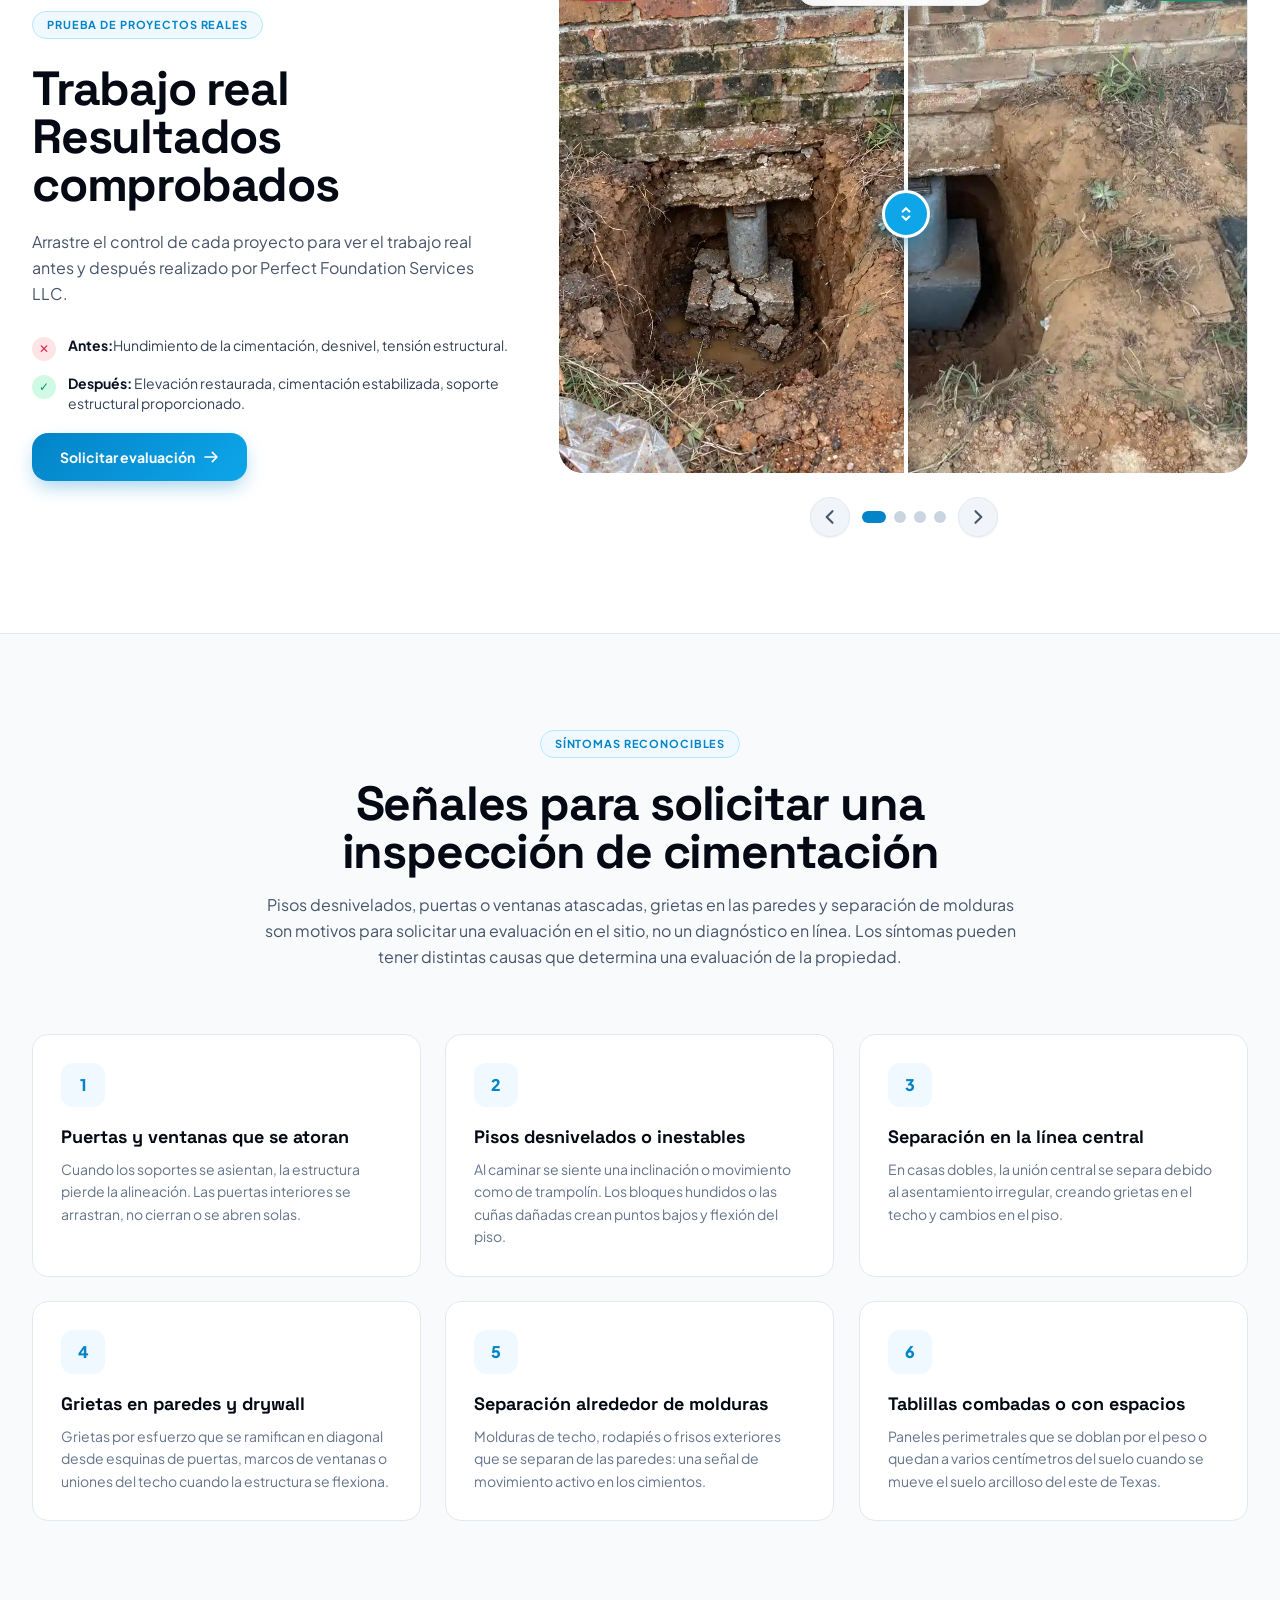
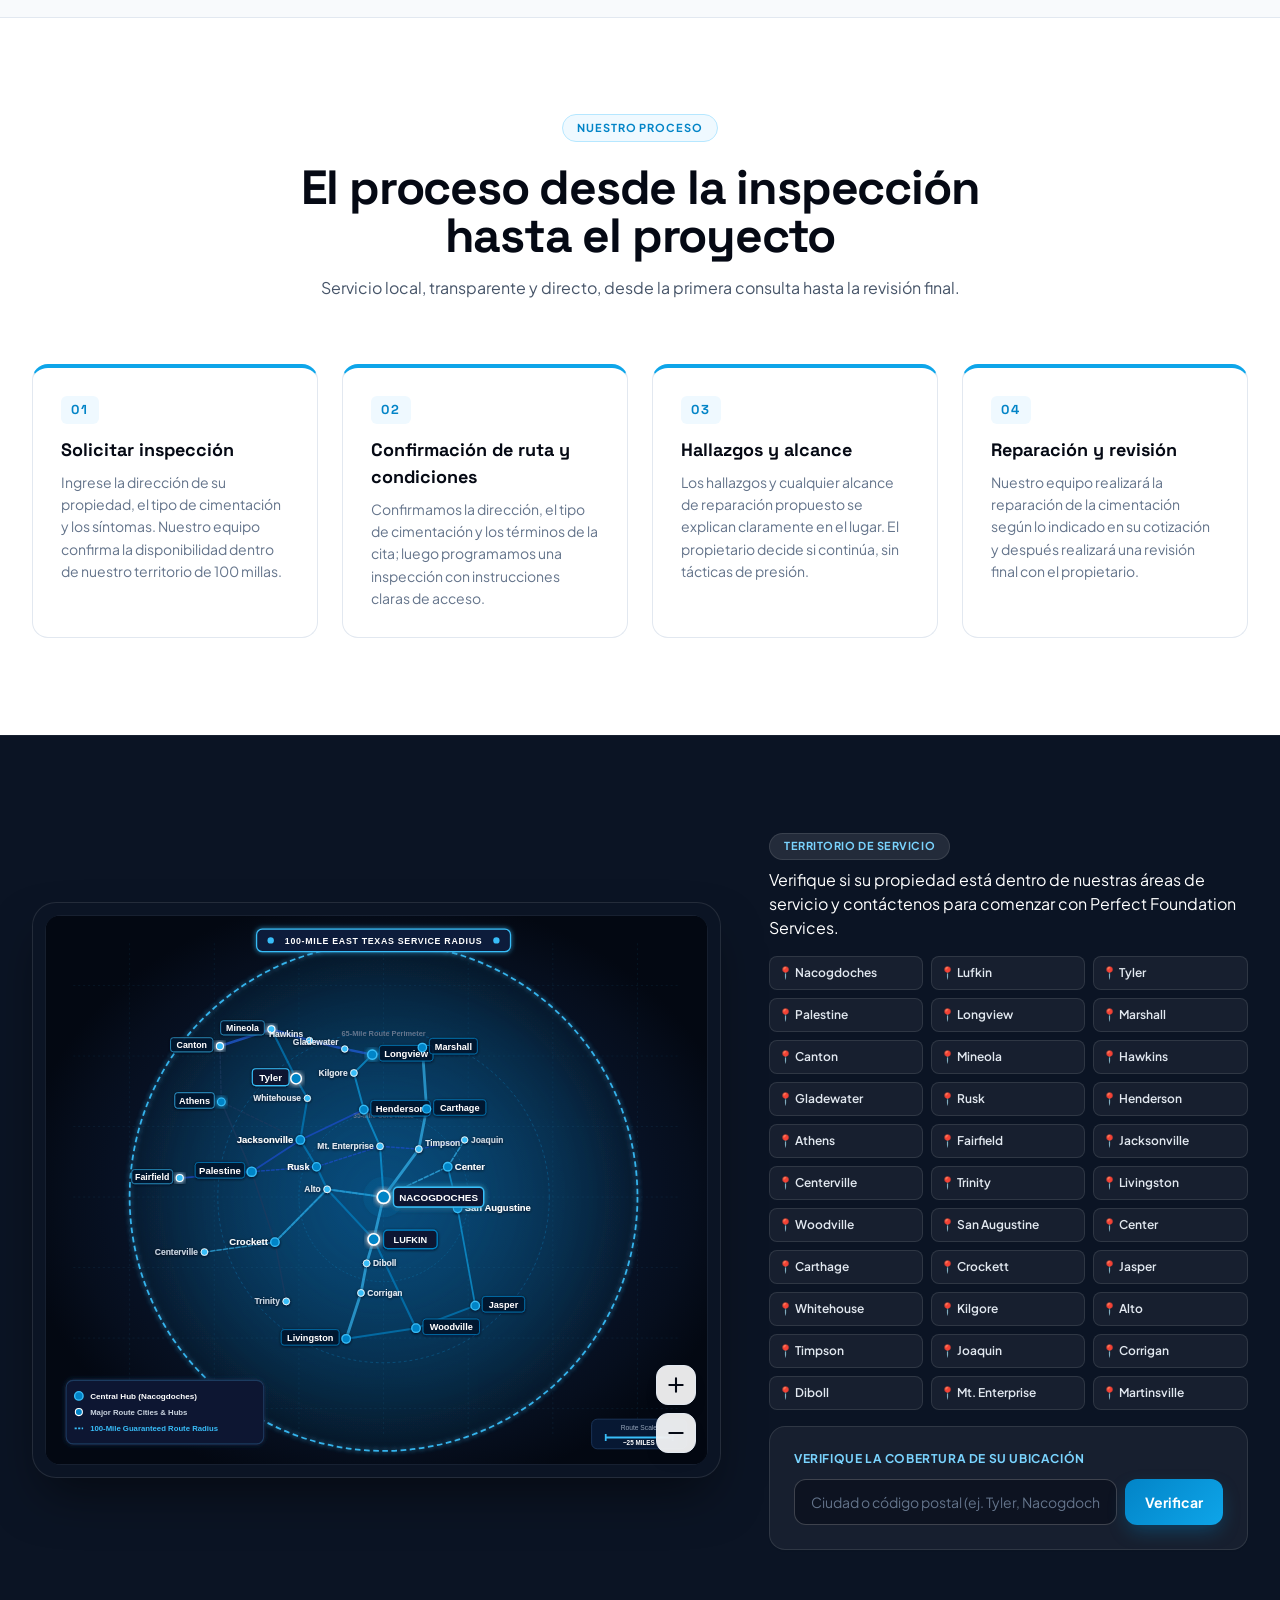
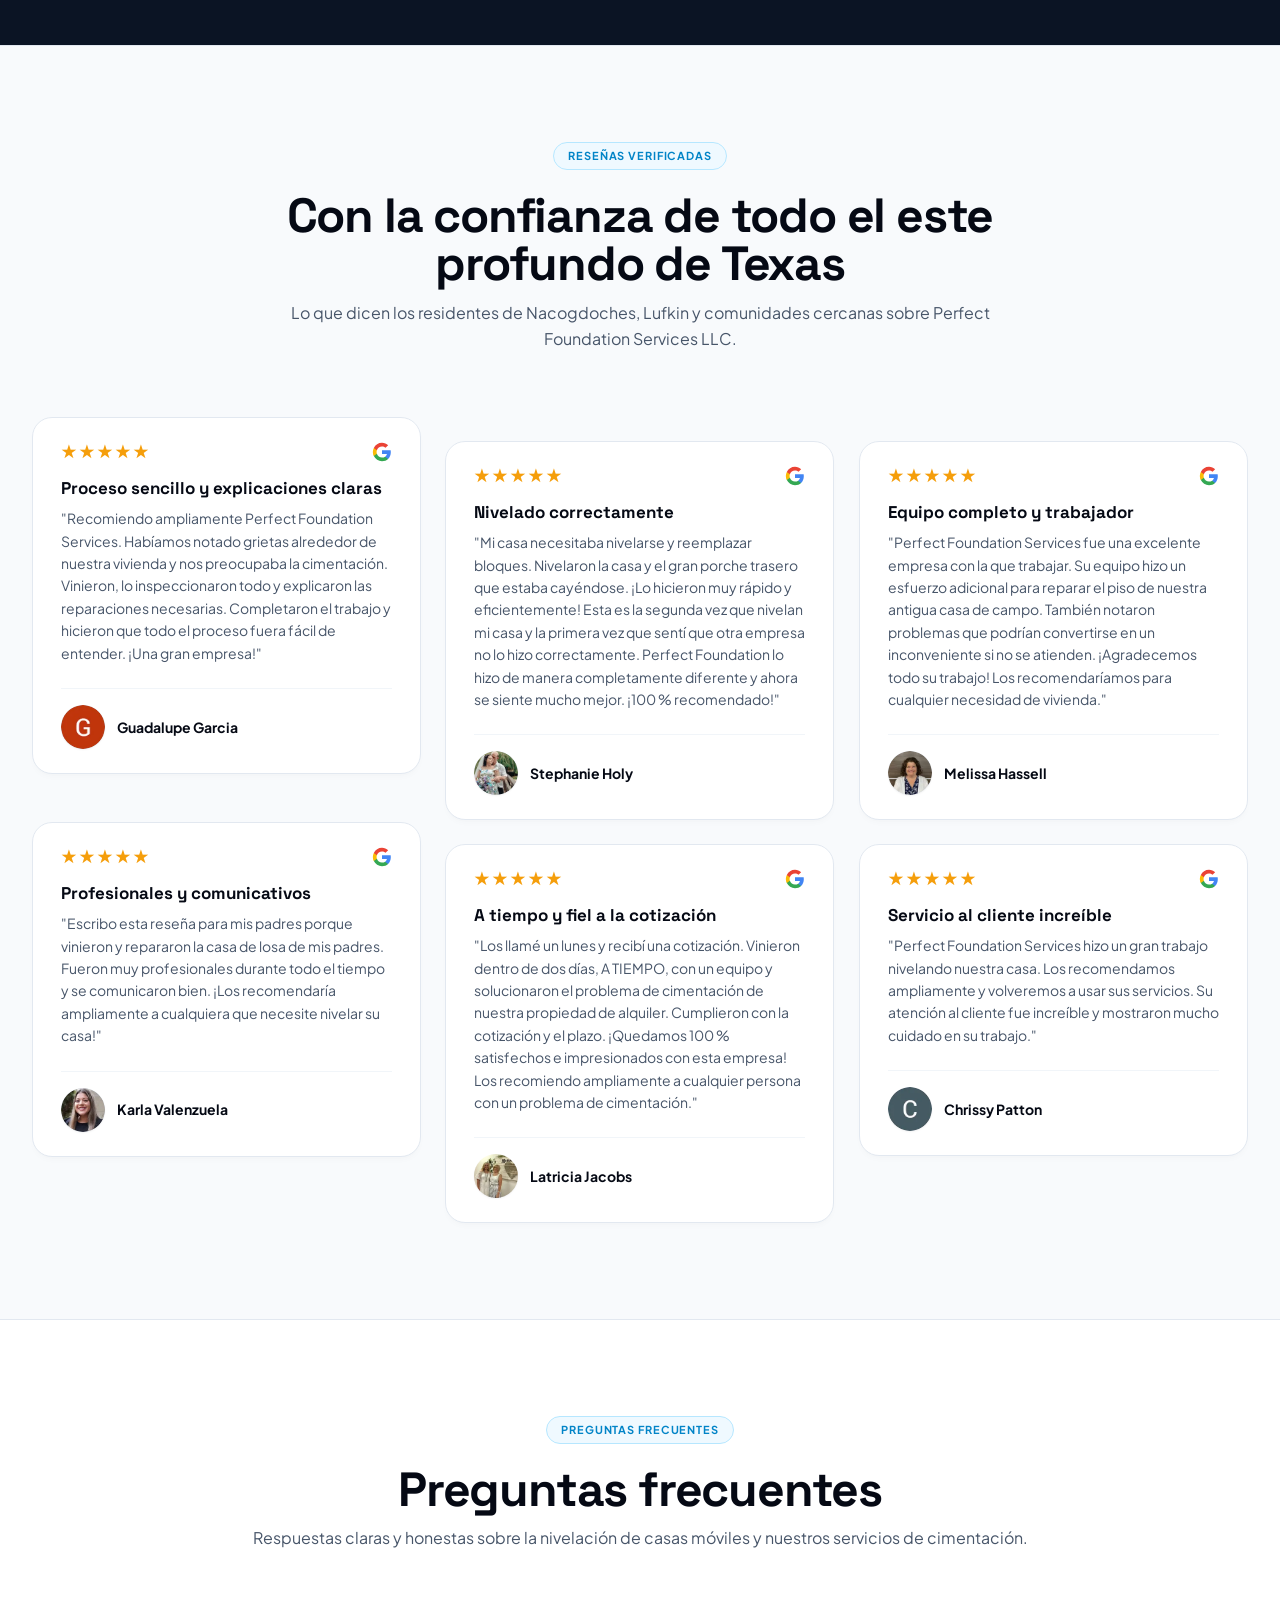
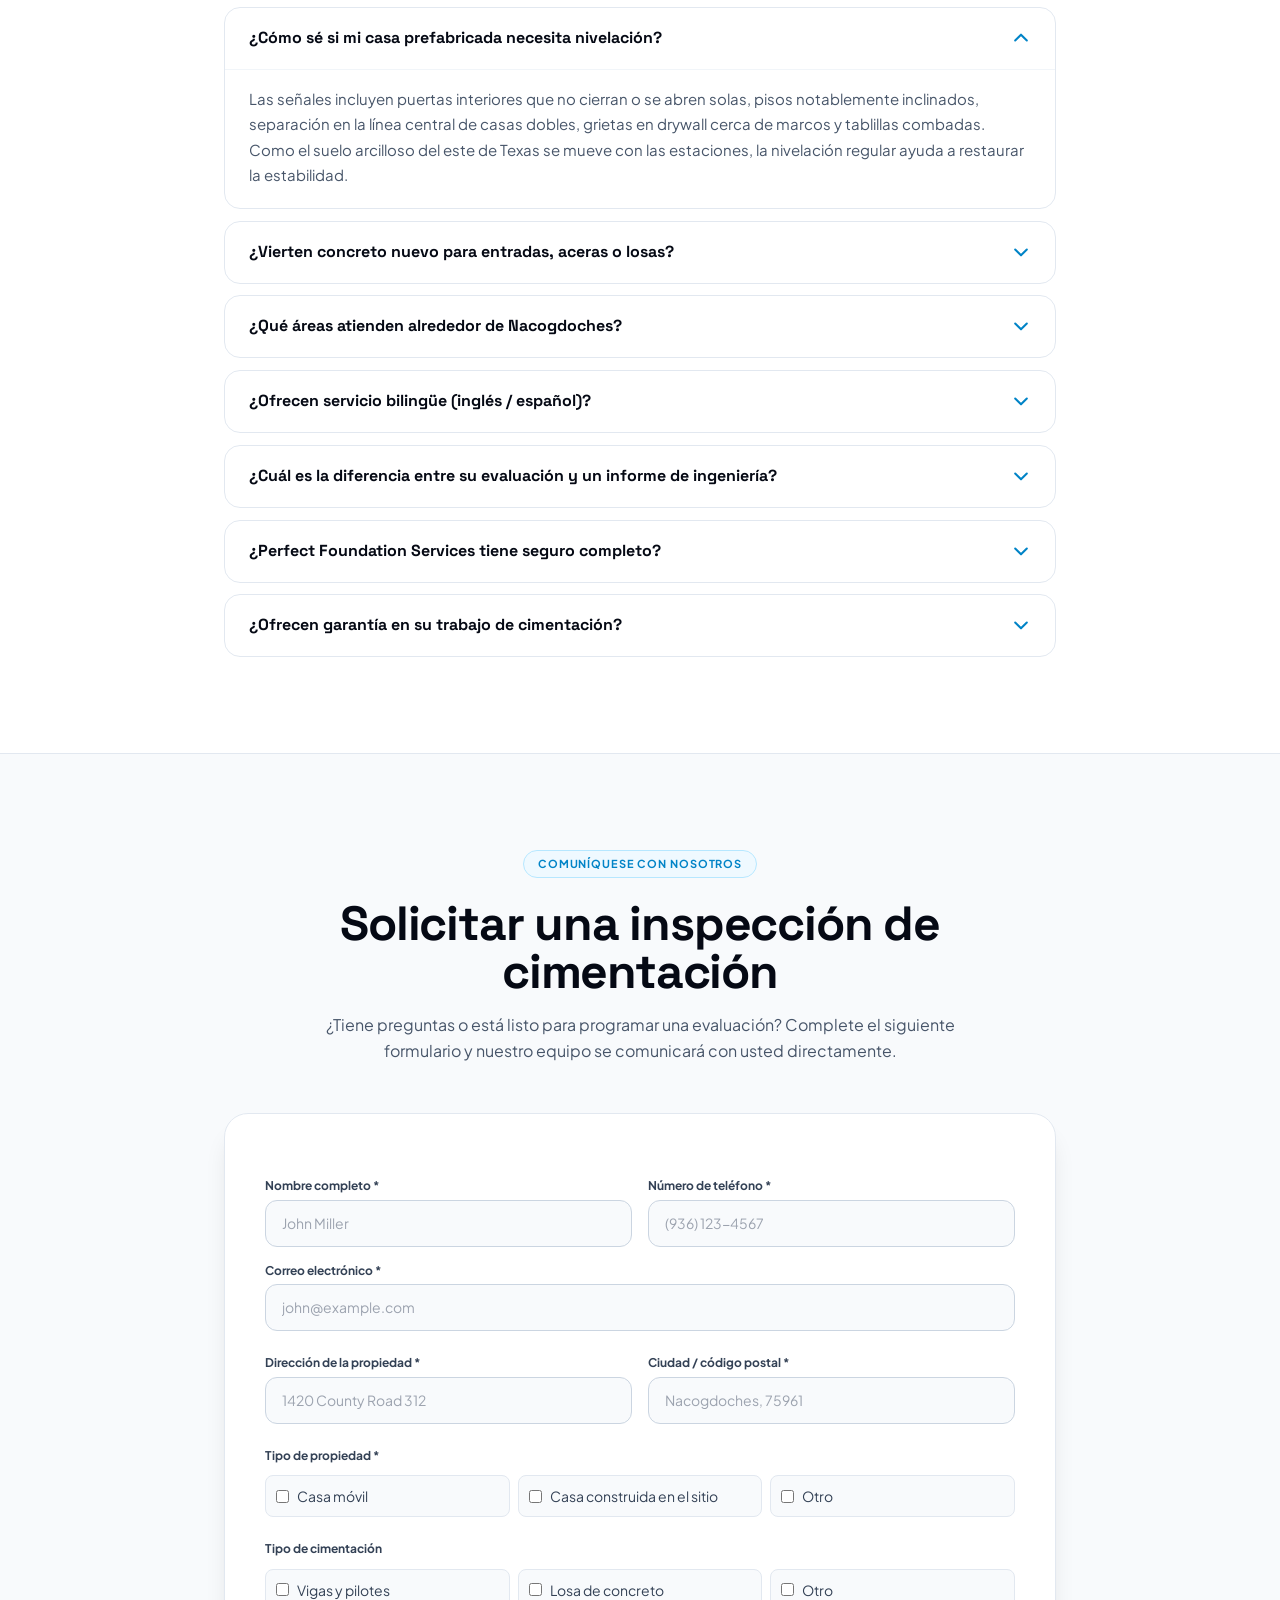
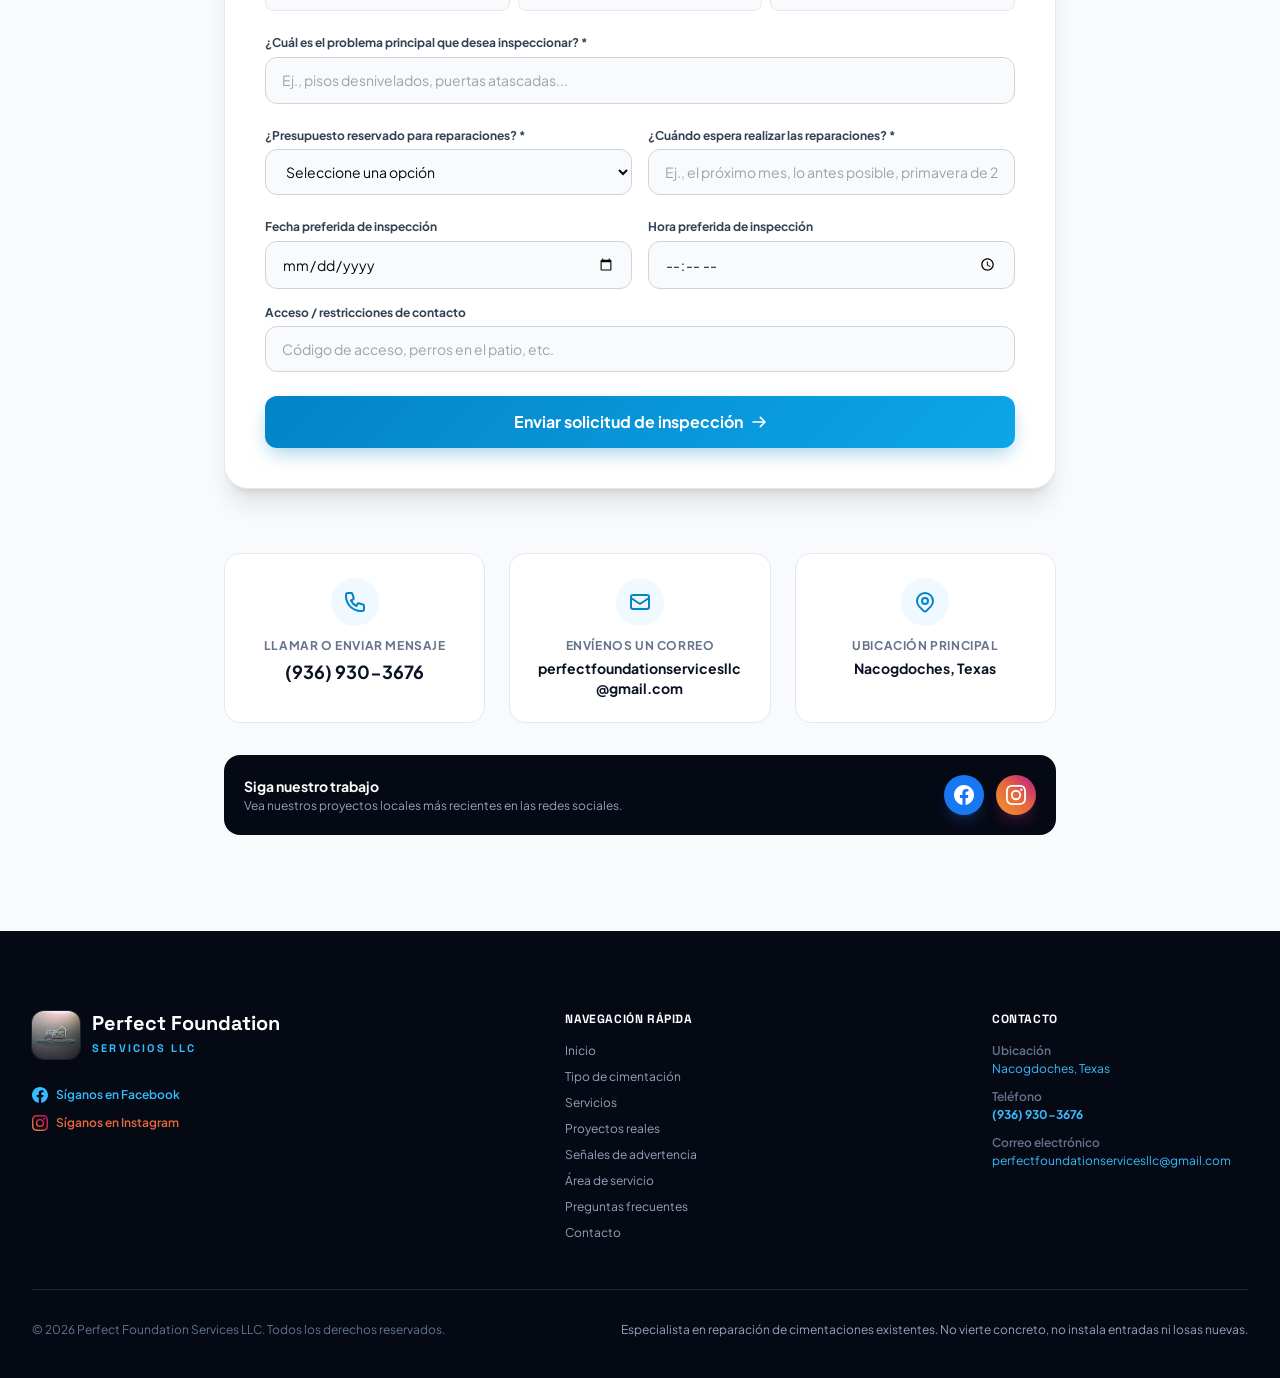
==== commit 20e716fe: "changed on the mail subject" ====
--- a/index-es.html
+++ b/index-es.html
@@ -2636,7 +2636,7 @@
               <input
                 type="hidden"
                 name="_subject"
-                value="Nueva solicitud de inspección"
+                value="Nueva solicitud de inspección - Perfect Foundation Services"
               />
               <input type="hidden" name="_template" value="table" />
               <input type="hidden" name="_captcha" value="false" />
